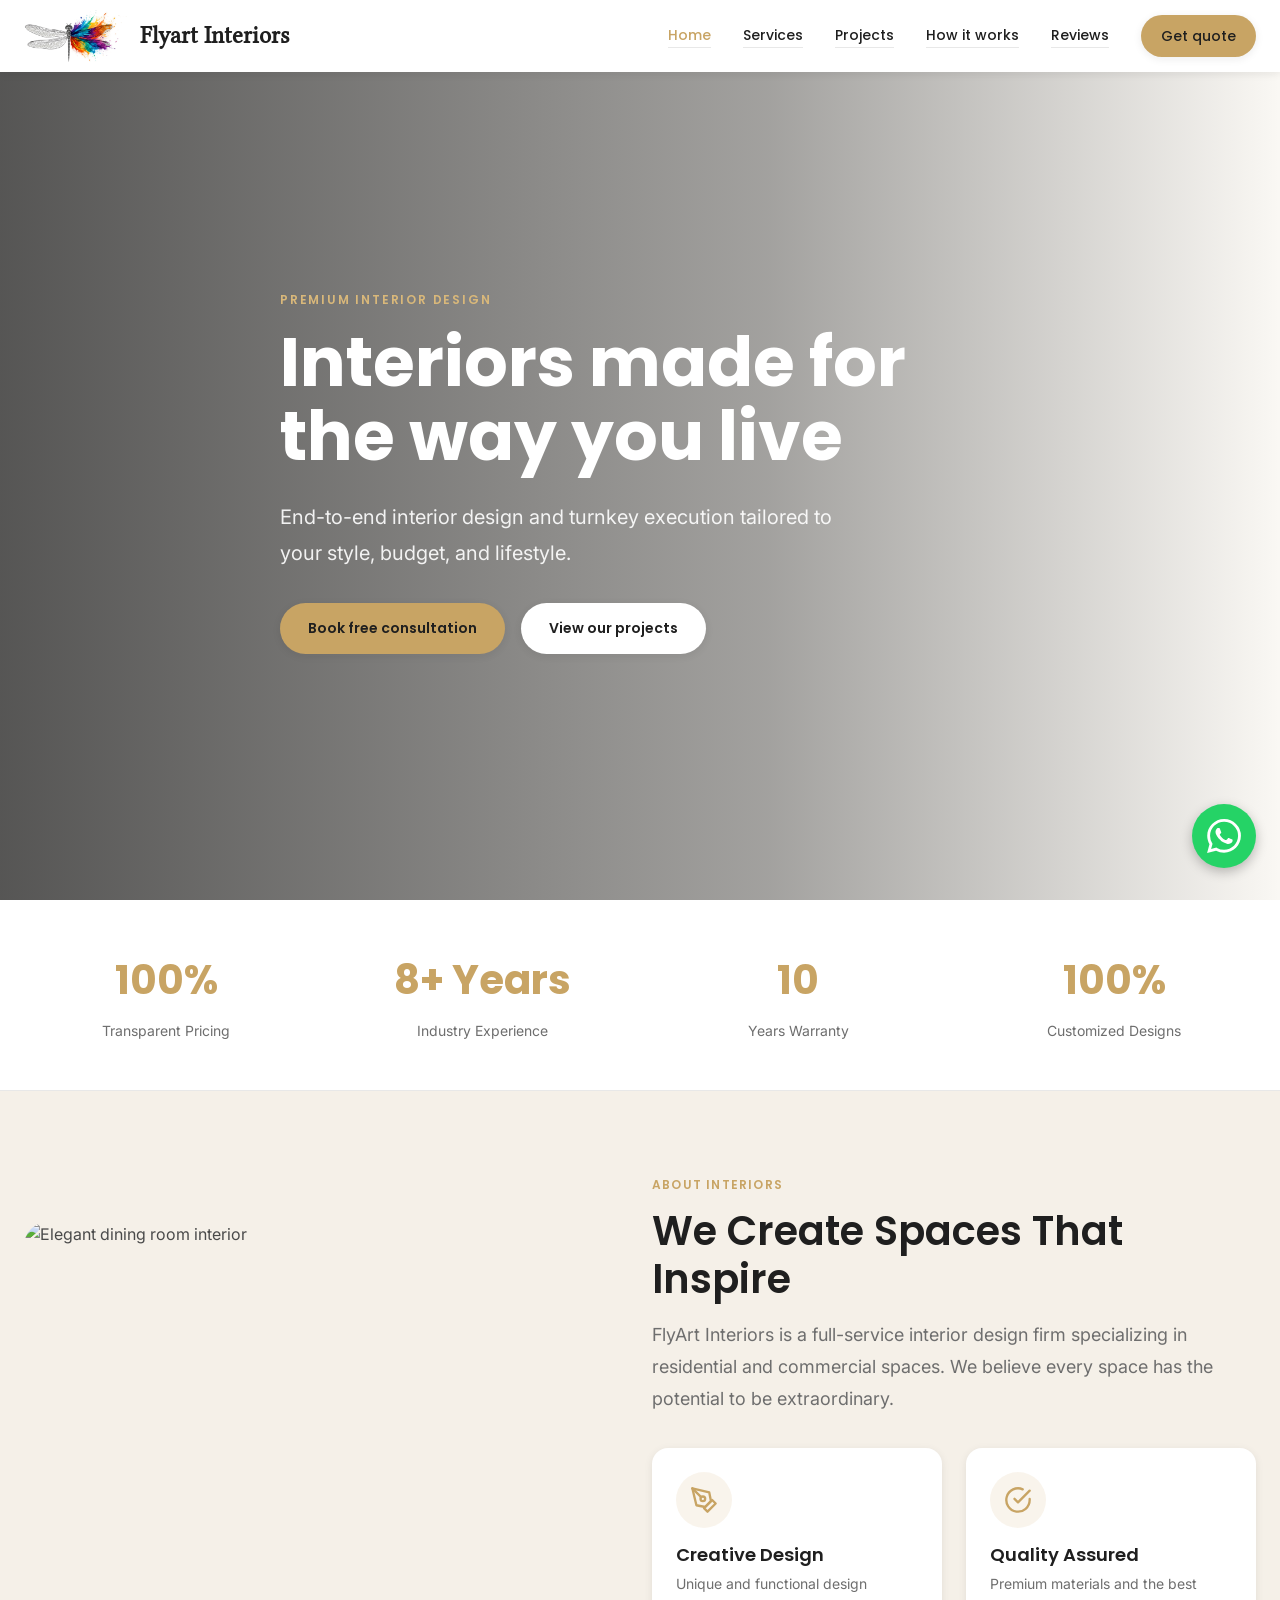
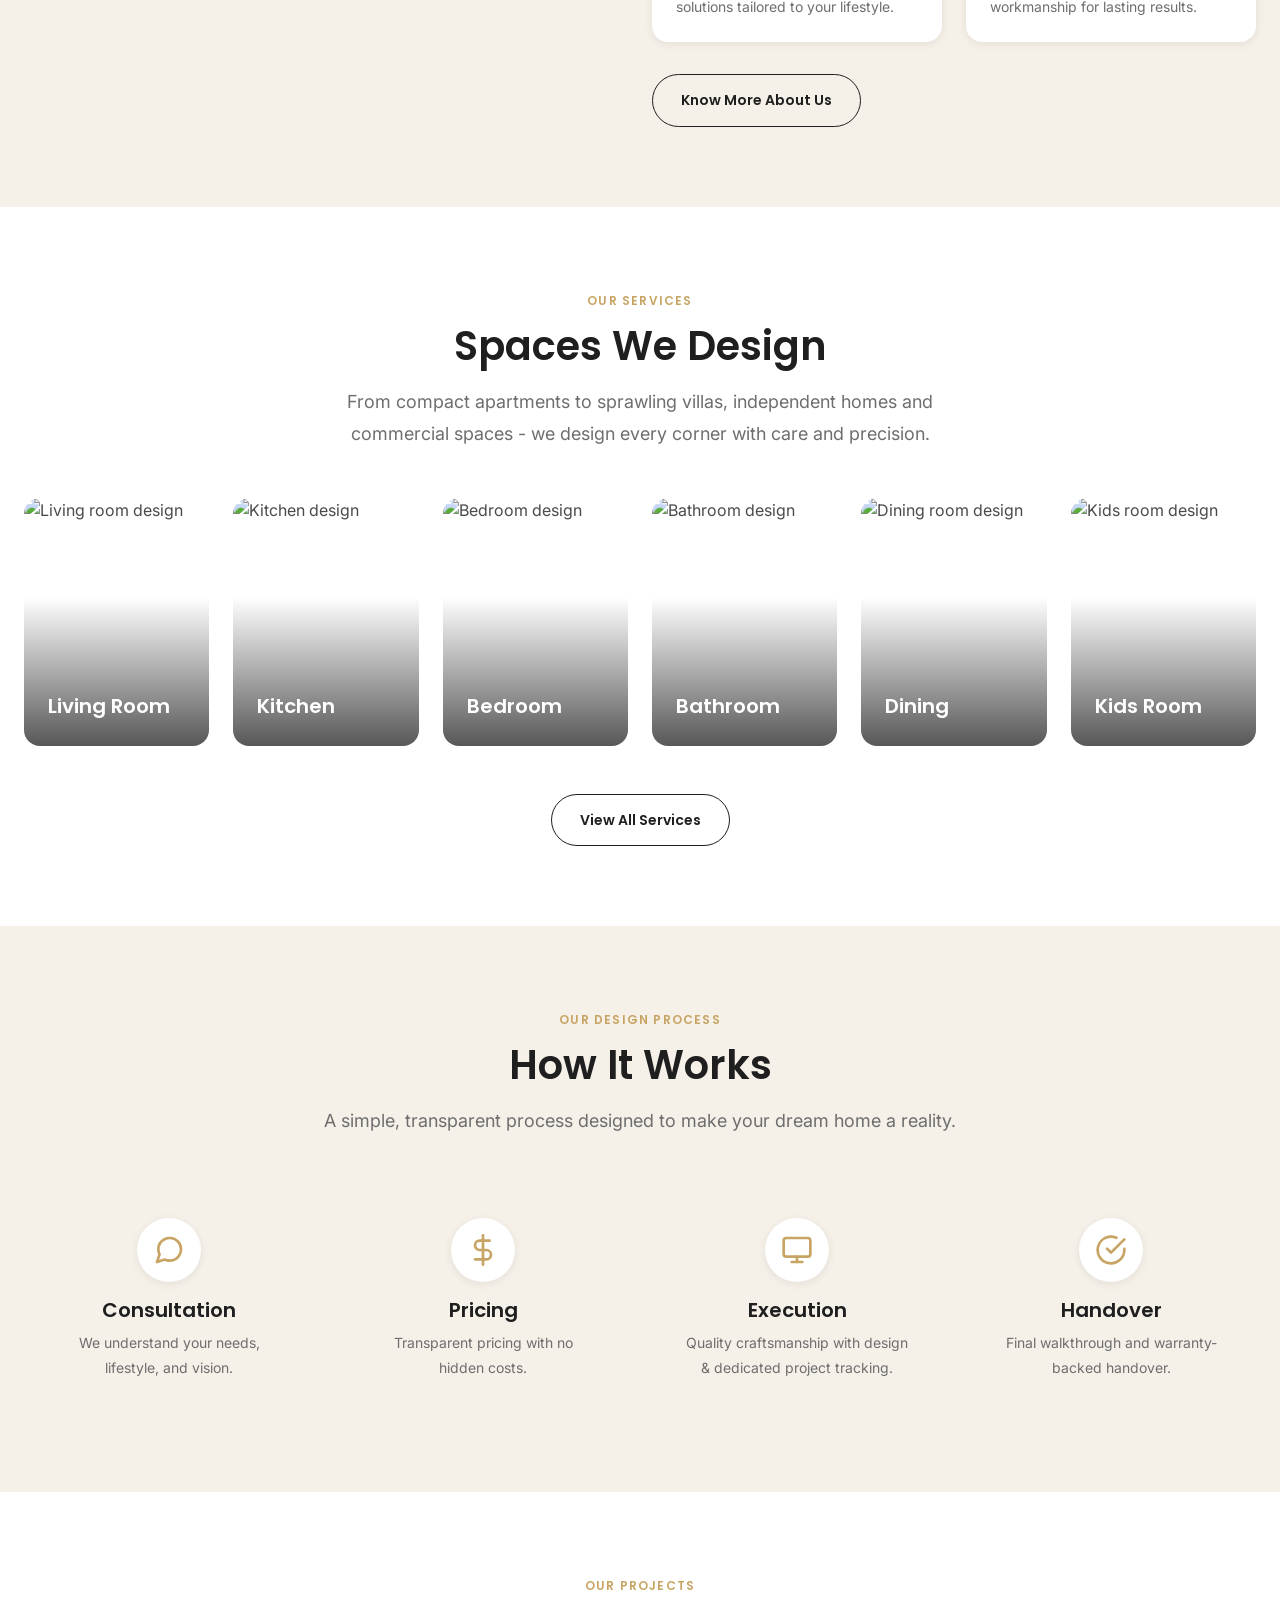
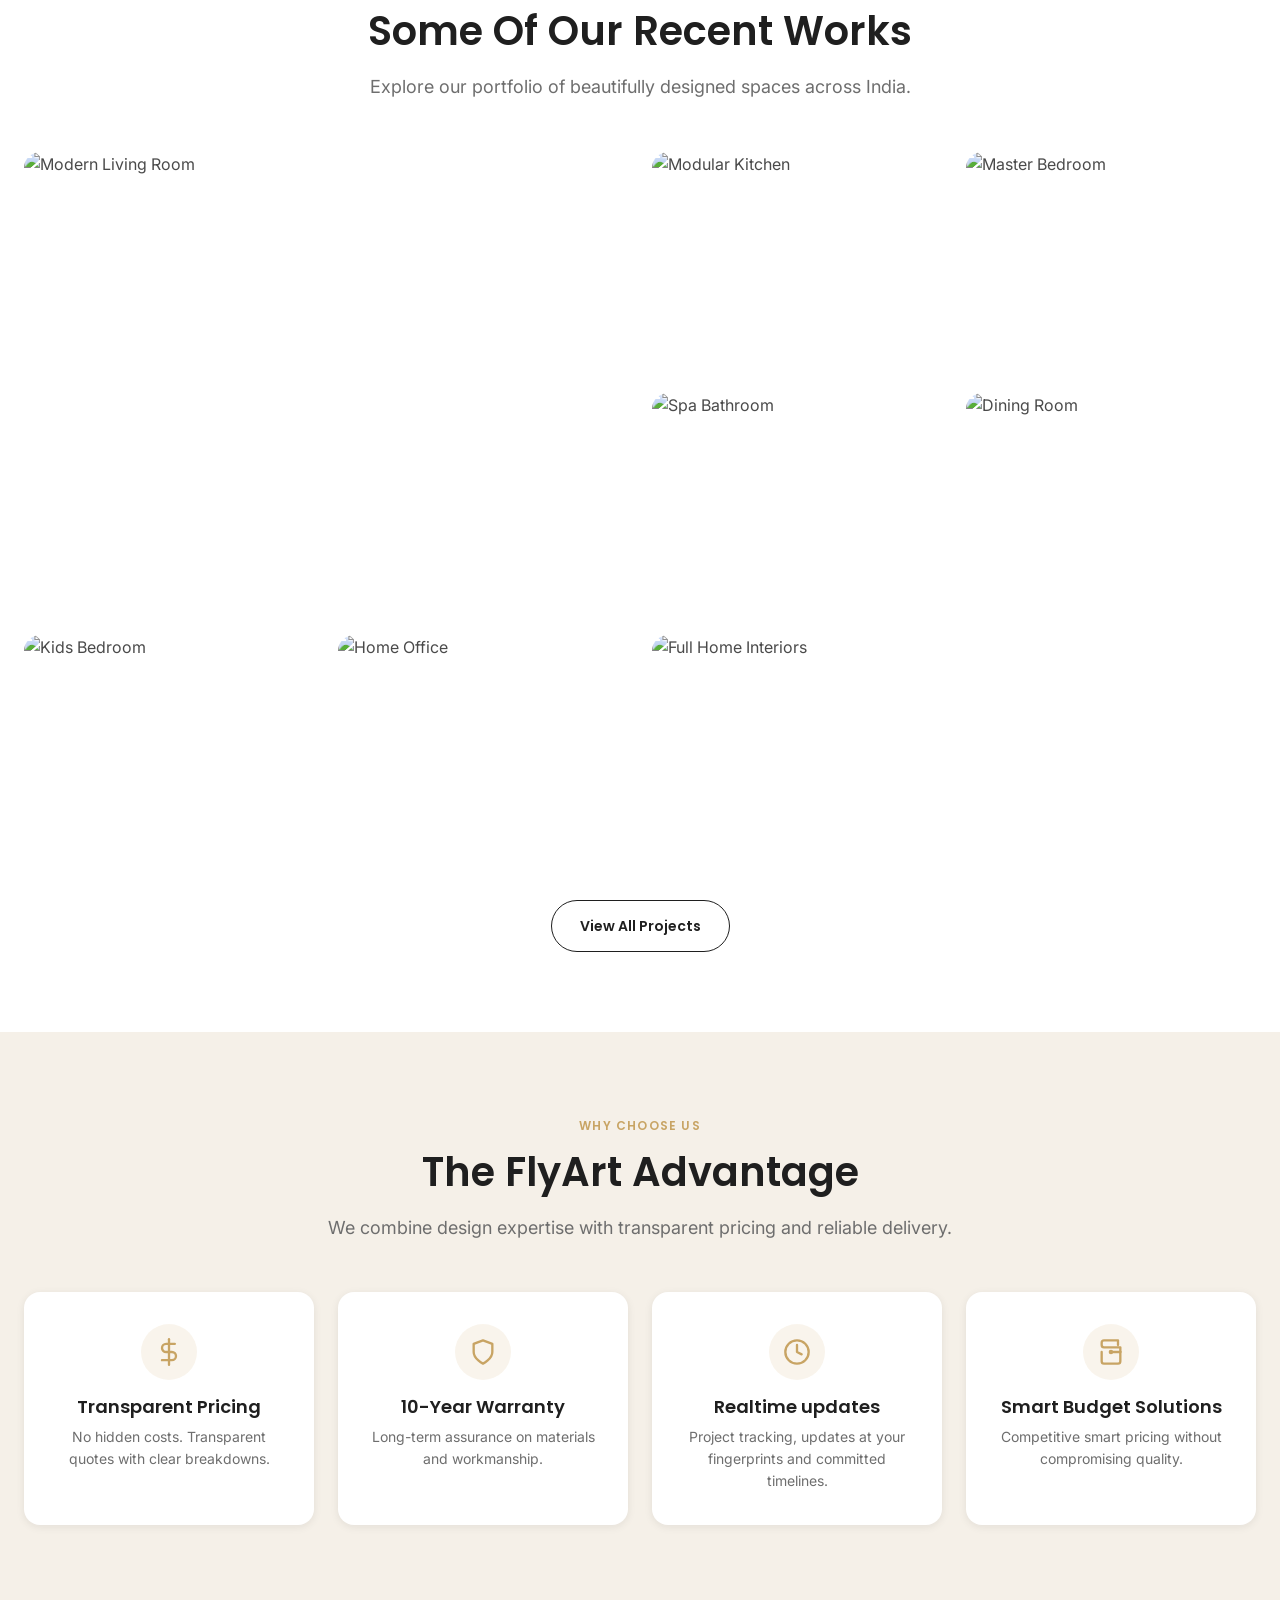
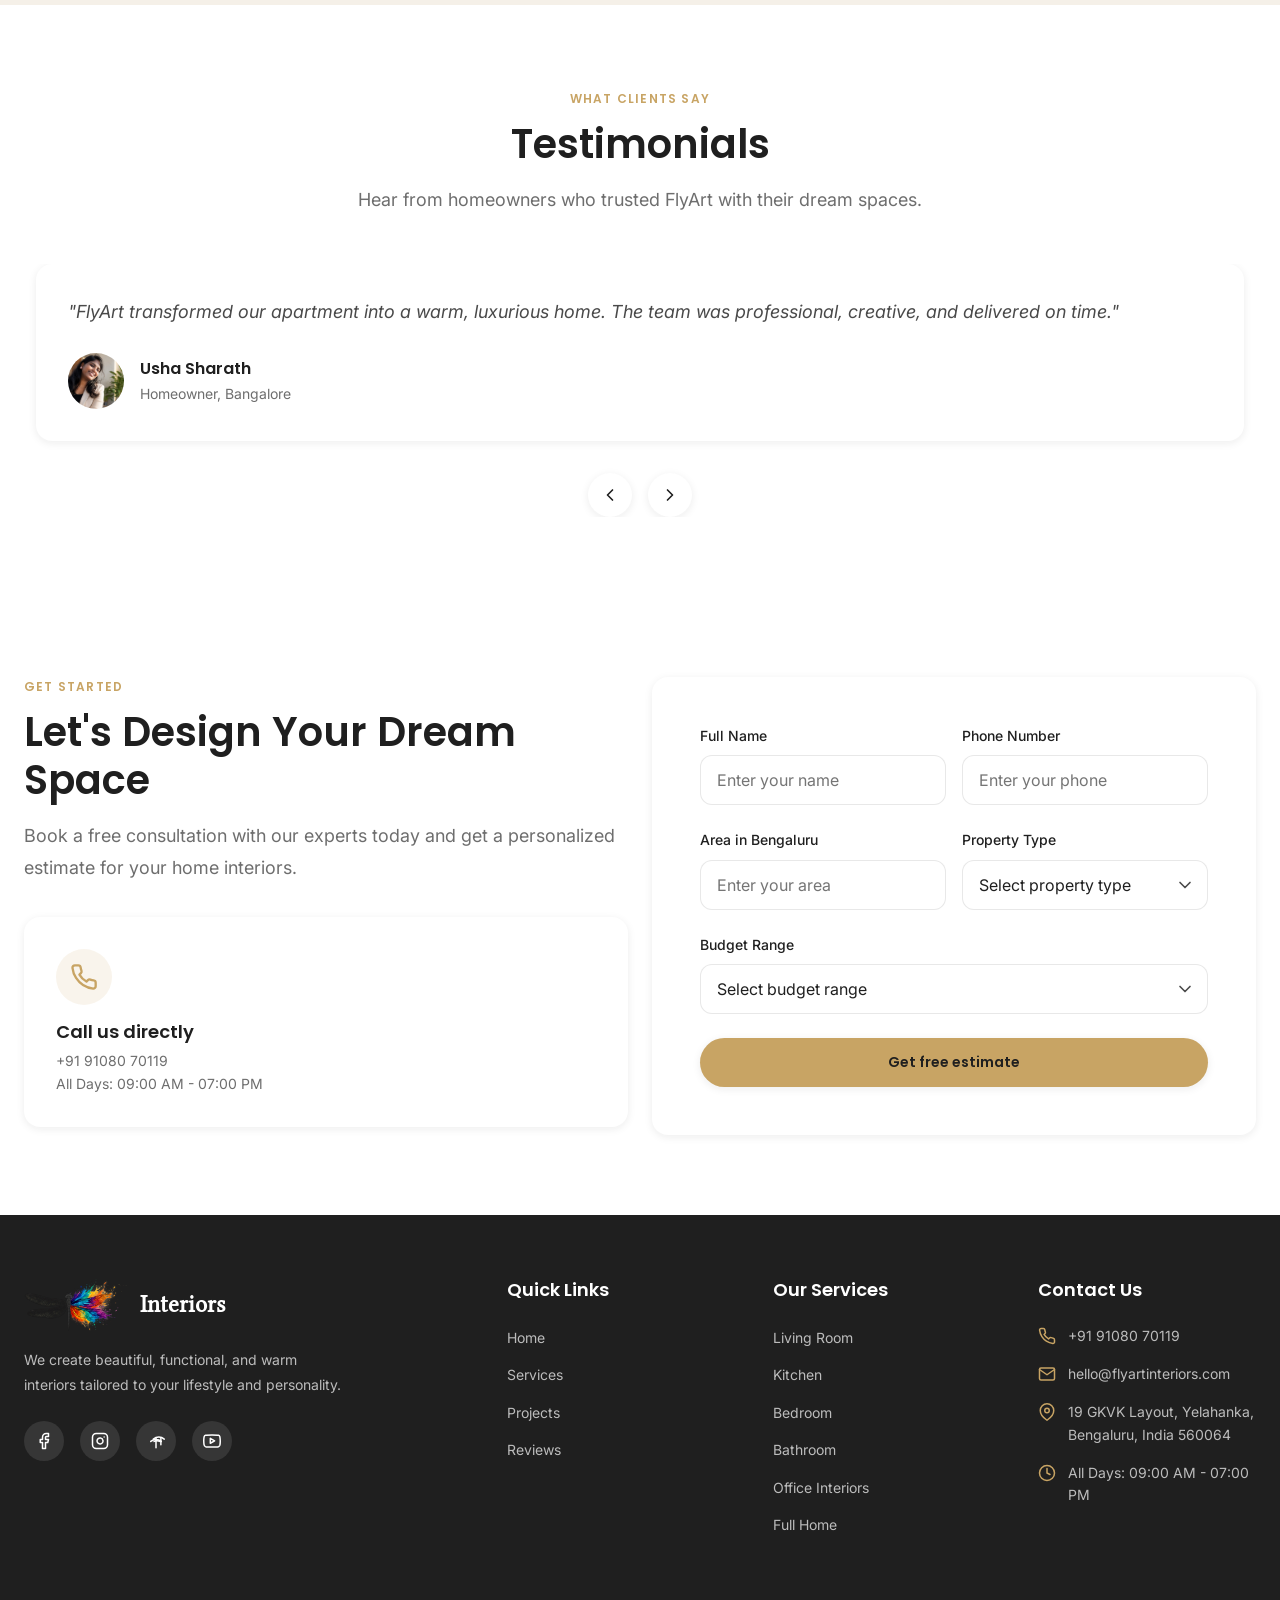
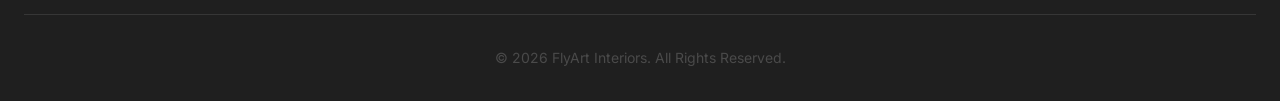
==== index.html @ a7d2fc8a "spelling change" ====
<!DOCTYPE html>
<html lang="en">
<head>
  <meta charset="UTF-8">
  <meta name="viewport" content="width=device-width, initial-scale=1.0">
  <meta name="description" content="FlyArt Interiors - Premium end-to-end interior design and turnkey execution in Bangalore. Modular kitchens, themed interiors, home & office interiors in Yelahanka, North Bangalore.">
  <meta name="keywords" content="interior designers Bangalore, home interiors Bangalore, office interiors Bangalore, modular designs, modular kitchen Yelahanka, themed interiors, interior design North Bangalore, Yelahanka interiors, living room design Bangalore, bedroom design Bangalore, FlyArt Interiors, turnkey interiors Bangalore, villa interiors Bangalore, apartment interiors Bangalore">
  <title>FlyArt Interiors | Best Interior Designers in Bangalore - Home & Office Interiors</title>
  <link rel="stylesheet" href="css/main.css">
  <link rel="icon" type="image/svg+xml" href="images/favicon.svg">
  <link rel="preconnect" href="https://fonts.googleapis.com">
  <link rel="preconnect" href="https://fonts.gstatic.com" crossorigin>
  <link href="https://fonts.googleapis.com/css2?family=Libertinus+Math&display=swap" rel="stylesheet">
  <meta name="geo.region" content="IN-KA">
  <meta name="geo.placename" content="Bangalore, Yelahanka, North Bangalore">
  <meta property="og:title" content="Flyart Interiors | Best Interior Designers in Bangalore">
  <meta property="og:description" content="Premium home & office interiors in Bangalore. Modular designs, themed interiors, turnkey execution in Yelahanka & North Bangalore.">
  <meta property="og:type" content="website">
  <meta property="og:locale" content="en_IN">
</head>
<body>
  <header class="navbar">
    <div class="container">
      <a href="index.html" class="logo" aria-label="FlyArt Interiors home">
        <img src="images/flyartlogo.svg" alt="FlyArt Interiors logo" class="logo-img"> <span class="logo-text">Flyart Interiors</span>
      </a>
      <nav aria-label="Main navigation">
        <a href="#lead-form" class="btn btn-primary btn-small nav-cta-mobile">Get quote</a>
        <button class="nav-toggle" aria-label="Toggle menu" aria-expanded="false" aria-controls="nav-menu">
          <span></span>
          <span></span>
          <span></span>
        </button>
        <div class="nav-menu" id="nav-menu">
          <a href="index.html" class="active">Home</a>
          <a href="services.html">Services</a>
          <a href="projects.html">Projects</a>
          <a href="how-it-works.html">How it works</a>
          <a href="reviews.html">Reviews</a>
          <a href="#lead-form" class="btn btn-primary btn-small nav-cta">Get quote</a>
        </div>
      </nav>
    </div>
  </header>

  <main>
    <section class="hero-section" aria-label="Hero">
      <div class="hero-bg">
        <img src="https://images.unsplash.com/photo-1600210492486-724fe5c67fb0?auto=format&fit=crop&w=1920&q=80" alt="Modern luxury living room interior" loading="eager">
      </div>
      <div class="hero-overlay"></div>
      <div class="container hero-content">
        <span class="hero-label">Premium Interior Design</span>
        <h1 class="hero-title">Interiors made for the way you live</h1>
        <p class="hero-subtitle">End-to-end interior design and turnkey execution tailored to your style, budget, and lifestyle.</p>
        <div class="hero-buttons">
          <a href="#lead-form" class="btn btn-primary">Book free consultation</a>
          <a href="projects.html" class="btn btn-light">View our projects</a>
        </div>
        <!-- <div class="hero-trust">
          <p class="hero-trust-text"><strong>250+ Happy Clients</strong> Rated 4.9/5 across projects</p>
        </div> -->
      </div>
    </section>

    <section class="stats-section">
      <div class="container">
        <div class="stats-grid">
          <div class="stat-item">
            <div class="stat-number">100%</div>
            <div class="stat-label">Transparent Pricing</div>
          </div>
          <div class="stat-item">
            <div class="stat-number">8+ Years</div>
            <div class="stat-label">Industry Experience</div>
          </div>
          <div class="stat-item">
            <div class="stat-number">10</div>
            <div class="stat-label">Years Warranty</div>
          </div>
          <div class="stat-item">
            <div class="stat-number">100%</div>
            <div class="stat-label">Customized Designs</div>
          </div>
        </div>
      </div>
    </section>

    <section class="section section-cream">
      <div class="container">
        <div class="about-grid grid">
          <div class="about-image fade-in">
            <div class="card-image" style="border-radius: var(--border-radius-xl); overflow: hidden;">
              <img src="https://images.unsplash.com/photo-1600607687939-ce8a6c25118c?auto=format&fit=crop&w=800&q=80" alt="Elegant dining room interior" loading="lazy">
            </div>
          </div>
          <div class="about-content fade-in">
            <span class="section-label">About  Interiors</span>
            <h2 class="section-title">We Create Spaces That Inspire</h2>
            <p class="section-subtitle" style="text-align: left;">FlyArt Interiors is a full-service interior design firm specializing in residential and commercial spaces. We believe every space has the potential to be extraordinary.</p>
            <div class="grid grid-2" style="margin-top: var(--space-xl);">
              <div class="icon-tile" style="text-align: left; padding: var(--space-lg);">
                <div class="icon-tile-icon" style="margin: 0 0 var(--space-md) 0;">
                  <svg xmlns="http://www.w3.org/2000/svg" viewBox="0 0 24 24" fill="none" stroke="currentColor" stroke-width="2" stroke-linecap="round" stroke-linejoin="round"><path d="M12 19l7-7 3 3-7 7-3-3z"></path><path d="M18 13l-1.5-7.5L2 2l3.5 14.5L13 18l5-5z"></path><path d="M2 2l7.586 7.586"></path><circle cx="11" cy="11" r="2"></circle></svg>
                </div>
                <h4 class="icon-tile-title">Creative Design</h4>
                <p class="icon-tile-text">Unique and functional design solutions tailored to your lifestyle.</p>
              </div>
              <div class="icon-tile" style="text-align: left; padding: var(--space-lg);">
                <div class="icon-tile-icon" style="margin: 0 0 var(--space-md) 0;">
                  <svg xmlns="http://www.w3.org/2000/svg" viewBox="0 0 24 24" fill="none" stroke="currentColor" stroke-width="2" stroke-linecap="round" stroke-linejoin="round"><path d="M22 11.08V12a10 10 0 1 1-5.93-9.14"></path><polyline points="22 4 12 14.01 9 11.01"></polyline></svg>
                </div>
                <h4 class="icon-tile-title">Quality Assured</h4>
                <p class="icon-tile-text">Premium materials and the best workmanship for lasting results.</p>
              </div>
            </div>
            <a href="about.html" class="btn btn-secondary" style="margin-top: var(--space-xl);">Know More About Us</a>
          </div>
        </div>
      </div>
    </section>

    <section class="section section-white">
      <div class="container">
        <div class="section-header fade-in">
          <span class="section-label">Our Services</span>
          <h2 class="section-title">Spaces We Design</h2>
          <p class="section-subtitle">From compact apartments to sprawling villas, independent homes and commercial spaces - we design every corner with care and precision.</p>
        </div>
        <div class="grid grid-6">
          <a href="services.html#living-room" class="room-card fade-in">
            <img src="https://images.unsplash.com/photo-1600607687939-ce8a6c25118c?auto=format&fit=crop&w=600&q=80" alt="Living room design" loading="lazy">
            <div class="room-card-overlay"><span class="room-card-title">Living Room</span></div>
          </a>
          <a href="services.html#kitchen" class="room-card fade-in">
            <img src="https://images.unsplash.com/photo-1556911220-bff31c812dba?auto=format&fit=crop&w=600&q=80" alt="Kitchen design" loading="lazy">
            <div class="room-card-overlay"><span class="room-card-title">Kitchen</span></div>
          </a>
          <a href="services.html#bedroom" class="room-card fade-in">
            <img src="https://images.unsplash.com/photo-1616594039964-ae9021a400a0?auto=format&fit=crop&w=600&q=80" alt="Bedroom design" loading="lazy">
            <div class="room-card-overlay"><span class="room-card-title">Bedroom</span></div>
          </a>
          <a href="services.html#bathroom" class="room-card fade-in">
            <img src="https://images.unsplash.com/photo-1552321554-5fefe8c9ef14?auto=format&fit=crop&w=600&q=80" alt="Bathroom design" loading="lazy">
            <div class="room-card-overlay"><span class="room-card-title">Bathroom</span></div>
          </a>
          <a href="services.html#dining" class="room-card fade-in">
            <img src="https://images.unsplash.com/photo-1617806118233-18e1de247200?auto=format&fit=crop&w=600&q=80" alt="Dining room design" loading="lazy">
            <div class="room-card-overlay"><span class="room-card-title">Dining</span></div>
          </a>
          <a href="services.html#kids-room" class="room-card fade-in">
            <img src="https://images.unsplash.com/photo-1524758631624-e2822e304c36?auto=format&fit=crop&w=600&q=80" alt="Kids room design" loading="lazy">
            <div class="room-card-overlay"><span class="room-card-title">Kids Room</span></div>
          </a>
        </div>
        <div class="text-center" style="margin-top: var(--space-2xl);">
          <a href="services.html" class="btn btn-secondary">View All Services</a>
        </div>
      </div>
    </section>

    <section class="section section-cream">
      <div class="container">
        <div class="section-header fade-in">
          <span class="section-label">Our Design Process</span>
          <h2 class="section-title">How It Works</h2>
          <p class="section-subtitle">A simple, transparent process designed to make your dream home a reality.</p>
        </div>
        <div class="process-steps grid grid-4">
          <div class="step-card fade-in">
            <div class="step-icon">
              <svg xmlns="http://www.w3.org/2000/svg" viewBox="0 0 24 24" fill="none" stroke="currentColor" stroke-width="2" stroke-linecap="round" stroke-linejoin="round"><path d="M21 11.5a8.38 8.38 0 0 1-.9 3.8 8.5 8.5 0 0 1-7.6 4.7 8.38 8.38 0 0 1-3.8-.9L3 21l1.9-5.7a8.38 8.38 0 0 1-.9-3.8 8.5 8.5 0 0 1 4.7-7.6 8.38 8.38 0 0 1 3.8-.9h.5a8.48 8.48 0 0 1 8 8v.5z"></path></svg>
            </div>
            <h3 class="step-title">Consultation</h3>
            <p class="step-text">We understand your needs, lifestyle, and vision.</p>
          </div>
          <div class="step-card fade-in">
            <div class="step-icon">
              <svg xmlns="http://www.w3.org/2000/svg" viewBox="0 0 24 24" fill="none" stroke="currentColor" stroke-width="2" stroke-linecap="round" stroke-linejoin="round"><line x1="12" y1="1" x2="12" y2="23"></line><path d="M17 5H9.5a3.5 3.5 0 0 0 0 7h5a3.5 3.5 0 0 1 0 7H6"></path></svg>
            </div>
            <h3 class="step-title">Pricing</h3>
            <p class="step-text">Transparent pricing with no hidden costs.</p>
          </div>
          <div class="step-card fade-in">
            <div class="step-icon">
              <svg xmlns="http://www.w3.org/2000/svg" viewBox="0 0 24 24" fill="none" stroke="currentColor" stroke-width="2" stroke-linecap="round" stroke-linejoin="round"><rect x="2" y="3" width="20" height="14" rx="2" ry="2"></rect><line x1="8" y1="21" x2="16" y2="21"></line><line x1="12" y1="17" x2="12" y2="21"></line></svg>
            </div>
            <h3 class="step-title">Execution</h3>
            <p class="step-text">Quality craftsmanship with design & dedicated project tracking.</p>
          </div>
          <div class="step-card fade-in">
            <div class="step-icon">
              <svg xmlns="http://www.w3.org/2000/svg" viewBox="0 0 24 24" fill="none" stroke="currentColor" stroke-width="2" stroke-linecap="round" stroke-linejoin="round"><path d="M22 11.08V12a10 10 0 1 1-5.93-9.14"></path><polyline points="22 4 12 14.01 9 11.01"></polyline></svg>
            </div>
            <h3 class="step-title">Handover</h3>
            <p class="step-text">Final walkthrough and warranty-backed handover.</p>
          </div>
        </div>
      </div>
    </section>

    <section class="section section-white">
      <div class="container">
        <div class="section-header fade-in">
          <span class="section-label">Our Projects</span>
          <h2 class="section-title">Some Of Our Recent Works</h2>
          <p class="section-subtitle">Explore our portfolio of beautifully designed spaces across India.</p>
        </div>
        <div class="gallery-grid grid">
          <div class="gallery-item" data-title="Modern Living Room" data-location="Bangalore" tabindex="0" role="button" aria-label="Open Modern Living Room image">
            <img src="https://images.unsplash.com/photo-1600210492486-724fe5c67fb0?auto=format&fit=crop&w=800&q=80" alt="Modern Living Room" loading="lazy">
            <div class="gallery-item-overlay"><div><div class="gallery-item-title">Modern Living Room</div><div class="gallery-item-location">Bangalore</div></div></div>
          </div>
          <div class="gallery-item" data-title="Modular Kitchen" data-location="Bangalore" tabindex="0" role="button" aria-label="Open Modular Kitchen image">
            <img src="https://images.unsplash.com/photo-1556911220-bff31c812dba?auto=format&fit=crop&w=800&q=80" alt="Modular Kitchen" loading="lazy">
            <div class="gallery-item-overlay"><div><div class="gallery-item-title">Modular Kitchen</div><div class="gallery-item-location">Bangalore</div></div></div>
          </div>
          <div class="gallery-item" data-title="Master Bedroom" data-location="Bangalore" tabindex="0" role="button" aria-label="Open Master Bedroom image">
            <img src="https://images.unsplash.com/photo-1616594039964-ae9021a400a0?auto=format&fit=crop&w=800&q=80" alt="Master Bedroom" loading="lazy">
            <div class="gallery-item-overlay"><div><div class="gallery-item-title">Master Bedroom</div><div class="gallery-item-location">Yelahanka</div></div></div>
          </div>
          <div class="gallery-item" data-title="Spa Bathroom" data-location="Bangalore" tabindex="0" role="button" aria-label="Open Spa Bathroom image">
            <img src="https://images.unsplash.com/photo-1552321554-5fefe8c9ef14?auto=format&fit=crop&w=800&q=80" alt="Spa Bathroom" loading="lazy">
            <div class="gallery-item-overlay"><div><div class="gallery-item-title">Spa Bathroom</div><div class="gallery-item-location">Hennur, Bangalore</div></div></div>
          </div>
          <div class="gallery-item" data-title="Dining Room" data-location="Bangalore" tabindex="0" role="button" aria-label="Open Dining Room image">
            <img src="https://images.unsplash.com/photo-1617806118233-18e1de247200?auto=format&fit=crop&w=800&q=80" alt="Dining Room" loading="lazy">
            <div class="gallery-item-overlay"><div><div class="gallery-item-title">Dining Room</div><div class="gallery-item-location">Jakkur, Bangalore</div></div></div>
          </div>
          <div class="gallery-item" data-title="Kids Bedroom" data-location="Bangalore" tabindex="0" role="button" aria-label="Open Kids Bedroom image">
            <img src="https://images.unsplash.com/photo-1524758631624-e2822e304c36?auto=format&fit=crop&w=800&q=80" alt="Kids Bedroom" loading="lazy">
            <div class="gallery-item-overlay"><div><div class="gallery-item-title">Kids Bedroom</div><div class="gallery-item-location">Devanahalli, Bangalore</div></div></div>
          </div>
          <div class="gallery-item" data-title="Home Office" data-location="Bangalore" tabindex="0" role="button" aria-label="Open Home Office image">
            <img src="https://images.unsplash.com/photo-1600607687920-4e2a09cf159d?auto=format&fit=crop&w=800&q=80" alt="Home Office" loading="lazy">
            <div class="gallery-item-overlay"><div><div class="gallery-item-title">Home Office</div><div class="gallery-item-location">Bangalore</div></div></div>
          </div>
          <div class="gallery-item" data-title="Full Home Interiors" data-location="Bangalore" tabindex="0" role="button" aria-label="Open Full Home Interiors image">
            <img src="https://images.unsplash.com/photo-1600585154340-be6161a56a0c?auto=format&fit=crop&w=800&q=80" alt="Full Home Interiors" loading="lazy">
            <div class="gallery-item-overlay"><div><div class="gallery-item-title">Full Home Interiors</div><div class="gallery-item-location">Devanahalli, Bangalore</div></div></div>
          </div>
        </div>
        <div class="text-center" style="margin-top: var(--space-2xl);">
          <a href="projects.html" class="btn btn-secondary">View All Projects</a>
        </div>
      </div>
    </section>

    <section class="section section-cream">
      <div class="container">
        <div class="section-header fade-in">
          <span class="section-label">Why Choose Us</span>
          <h2 class="section-title">The FlyArt Advantage</h2>
          <p class="section-subtitle">We combine design expertise with transparent pricing and reliable delivery.</p>
        </div>
        <div class="grid grid-4">
          <div class="icon-tile fade-in">
            <div class="icon-tile-icon">
              <svg xmlns="http://www.w3.org/2000/svg" viewBox="0 0 24 24" fill="none" stroke="currentColor" stroke-width="2" stroke-linecap="round" stroke-linejoin="round"><line x1="12" y1="1" x2="12" y2="23"></line><path d="M17 5H9.5a3.5 3.5 0 0 0 0 7h5a3.5 3.5 0 0 1 0 7H6"></path></svg>
            </div>
            <h3 class="icon-tile-title">Transparent Pricing</h3>
            <p class="icon-tile-text">No hidden costs. Transparent quotes with clear breakdowns.</p>
          </div>
          <div class="icon-tile fade-in">
            <div class="icon-tile-icon">
              <svg xmlns="http://www.w3.org/2000/svg" viewBox="0 0 24 24" fill="none" stroke="currentColor" stroke-width="2" stroke-linecap="round" stroke-linejoin="round"><path d="M12 22s8-4 8-10V5l-8-3-8 3v7c0 6 8 10 8 10z"></path></svg>
            </div>
            <h3 class="icon-tile-title">10-Year Warranty</h3>
            <p class="icon-tile-text">Long-term assurance on materials and workmanship.</p>
          </div>
          <div class="icon-tile fade-in">
            <div class="icon-tile-icon">
              <svg xmlns="http://www.w3.org/2000/svg" viewBox="0 0 24 24" fill="none" stroke="currentColor" stroke-width="2" stroke-linecap="round" stroke-linejoin="round"><circle cx="12" cy="12" r="10"></circle><polyline points="12 6 12 12 16 14"></polyline></svg>
            </div>
            <h3 class="icon-tile-title">Realtime updates</h3>
            <p class="icon-tile-text">Project tracking, updates at your fingerprints and committed timelines.</p>
          </div>
          <div class="icon-tile fade-in">
            <div class="icon-tile-icon">
              <svg xmlns="http://www.w3.org/2000/svg" viewBox="0 0 24 24" fill="none" stroke="currentColor" stroke-width="2" stroke-linecap="round" stroke-linejoin="round"><path d="M20 12V8H6a2 2 0 0 1-2-2V4c0-1.1.9-2 2-2h12v4"></path><path d="M20 12v8a2 2 0 0 1-2 2H6a2 2 0 0 1-2-2v-8"></path><path d="M20 12h-6"></path><circle cx="12" cy="12" r="1"></circle></svg>
            </div>
            <h3 class="icon-tile-title">Smart Budget Solutions</h3>
            <p class="icon-tile-text">Competitive smart pricing without compromising quality.</p>
          </div>
        </div>
      </div>
    </section>

    <section class="section section-white">
      <div class="container">
        <div class="section-header fade-in">
          <span class="section-label">What Clients Say</span>
          <h2 class="section-title">Testimonials</h2>
          <p class="section-subtitle">Hear from homeowners who trusted FlyArt with their dream spaces.</p>
        </div>
        <div class="testimonials-carousel carousel fade-in">
          <div class="carousel-track">
            <div class="carousel-slide">
              <div class="testimonial-card">
                <p class="testimonial-quote">"FlyArt transformed our apartment into a warm, luxurious home. The team was professional, creative, and delivered on time."</p>
                <div class="testimonial-author">
                  <img class="testimonial-avatar" src="/images/usha_sharath.jpeg" alt="Usha Sharath">
                  <div><div class="testimonial-name">Usha Sharath</div><div class="testimonial-role">Homeowner, Bangalore</div></div>
                </div>
              </div>
            </div>
            <div class="carousel-slide">
              <div class="testimonial-card">
                <p class="testimonial-quote">"From the first consultation to the final handover, the experience was seamless. Our modular kitchen is the highlight of our home."</p>
                <div class="testimonial-author">
                  <img class="testimonial-avatar" src="/images/sunil_bn.png" alt="Sunil B N">
                  <div><div class="testimonial-name">Sunil B N</div><div class="testimonial-role">Homeowner, Bangalore</div></div>
                </div>
              </div>
            </div>
            <div class="carousel-slide">
              <div class="testimonial-card">
                <p class="testimonial-quote">"The attention to detail is incredible. They understood our budget and style perfectly. Highly recommend FlyArt Interiors."</p>
                <div class="testimonial-author">
                  <img class="testimonial-avatar" src="/images/Suma Devaraj.jpeg" alt="Suma Devaraj">
                  <div><div class="testimonial-name">Suma Devaraj</div><div class="testimonial-role">Homeowner, Jakkur, Bangalore</div></div>
                </div>
              </div>
            </div>
          </div>
          <div class="carousel-controls">
            <button class="carousel-btn carousel-btn-prev" aria-label="Previous testimonial">
              <svg xmlns="http://www.w3.org/2000/svg" viewBox="0 0 24 24" fill="none" stroke="currentColor" stroke-width="2" stroke-linecap="round" stroke-linejoin="round"><polyline points="15 18 9 12 15 6"></polyline></svg>
            </button>
            <button class="carousel-btn carousel-btn-next" aria-label="Next testimonial">
              <svg xmlns="http://www.w3.org/2000/svg" viewBox="0 0 24 24" fill="none" stroke="currentColor" stroke-width="2" stroke-linecap="round" stroke-linejoin="round"><polyline points="9 18 15 12 9 6"></polyline></svg>
            </button>
          </div>
        </div>
      </div>
    </section>

    <section id="lead-form" class="section section-white">
      <div class="container">
        <div class="contact-grid grid">
          <div class="fade-in">
            <span class="section-label" style="text-align: left; display: block;">Get Started</span>
            <h2 class="section-title" style="text-align: left;">Let's Design Your Dream Space</h2>
            <p class="section-subtitle" style="text-align: left;">Book a free consultation with our experts today and get a personalized estimate for your home interiors.</p>
            <div class="icon-tile" style="text-align: left; margin-top: var(--space-xl);">
              <div class="icon-tile-icon" style="margin: 0 0 var(--space-md) 0;">
                <svg xmlns="http://www.w3.org/2000/svg" viewBox="0 0 24 24" fill="none" stroke="currentColor" stroke-width="2" stroke-linecap="round" stroke-linejoin="round"><path d="M22 16.92v3a2 2 0 0 1-2.18 2 19.79 19.79 0 0 1-8.63-3.07 19.5 19.5 0 0 1-6-6 19.79 19.79 0 0 1-3.07-8.67A2 2 0 0 1 4.11 2h3a2 2 0 0 1 2 1.72 12.84 12.84 0 0 0 .7 2.81 2 2 0 0 1-.45 2.11L8.09 9.91a16 16 0 0 0 6 6l1.27-1.27a2 2 0 0 1 2.11-.45 12.84 12.84 0 0 0 2.81.7A2 2 0 0 1 22 16.92z"></path></svg>
              </div>
              <h4 class="icon-tile-title">Call us directly</h4>
              <p class="icon-tile-text">+91 91080 70119<br>All Days: 09:00 AM - 07:00 PM</p>
            </div>
          </div>
          <div class="card fade-in" style="padding: var(--space-2xl);">
            <form class="lead-form" novalidate>
              <div class="form-row">
                <div class="form-group">
                  <label class="form-label" for="name">Full Name</label>
                  <input class="form-input" type="text" id="name" name="name" placeholder="Enter your name" required>
                </div>
                <div class="form-group">
                  <label class="form-label" for="phone">Phone Number</label>
                  <input class="form-input" type="tel" id="phone" name="phone" placeholder="Enter your phone" required>
                </div>
              </div>
              <div class="form-row">
                <div class="form-group">
                  <label class="form-label" for="city">Area in Bengaluru</label>
                  <input class="form-input" type="text" id="city" name="city" placeholder="Enter your area" required>
                </div>
                <div class="form-group">
                  <label class="form-label" for="property">Property Type</label>
                  <select class="form-select" id="property" name="property">
                    <option value="">Select property type</option>
                    <option value="apartment">Apartment</option>
                    <option value="villa">Villa / Independent House</option>
                    <option value="office">Office / Commercial</option>
                    <option value="renovation">Renovation</option>
                  </select>
                </div>
              </div>
              <div class="form-group">
                <label class="form-label" for="budget">Budget Range</label>
                <select class="form-select" id="budget" name="budget">
                  <option value="">Select budget range</option>
                  <option value="under-5">Under ₹5 Lakhs</option>
                  <option value="5-10">₹5 - ₹10 Lakhs</option>
                  <option value="10-20">₹10 - ₹20 Lakhs</option>
                  <option value="20-plus">Above ₹20 Lakhs</option>
                </select>
              </div>
              <button type="submit" class="btn btn-primary" style="width: 100%;">Get free estimate</button>
            </form>
          </div>
        </div>
      </div>
    </section>
  </main>

  <footer class="footer">
    <div class="container">
      <div class="footer-grid">
        <div class="footer-brand">
          <a href="index.html" class="logo" aria-label="FlyArt Interiors home">
            <img src="images/flyartlogo.svg" alt="FlyArt Interiors logo" class="logo-img"> <span class="logo-text"> Interiors</span>
          </a>
          <p>We create beautiful, functional, and warm interiors tailored to your lifestyle and personality.</p>
          <div class="footer-social">
            <a href="https://www.facebook.com/flyartinteriors" target="_blank" aria-label="Facebook"><svg xmlns="http://www.w3.org/2000/svg" viewBox="0 0 24 24" fill="none" stroke="currentColor" stroke-width="2" stroke-linecap="round" stroke-linejoin="round"><path d="M18 2h-3a5 5 0 0 0-5 5v3H7v4h3v8h4v-8h3l1-4h-4V7a1 1 0 0 1 1-1h3z"></path></svg></a>
            <a href="https://www.instagram.com/flyartinteriors" target="_blank" aria-label="Instagram"><svg xmlns="http://www.w3.org/2000/svg" viewBox="0 0 24 24" fill="none" stroke="currentColor" stroke-width="2" stroke-linecap="round" stroke-linejoin="round"><rect x="2" y="2" width="20" height="20" rx="5" ry="5"></rect><path d="M16 11.37A4 4 0 1 1 12.63 8 4 4 0 0 1 16 11.37z"></path><line x1="17.5" y1="6.5" x2="17.51" y2="6.5"></line></svg></a>
            <a href="https://www.pinterest.com/flyartinteriors" target="_blank" aria-label="Pinterest"><svg xmlns="http://www.w3.org/2000/svg" viewBox="0 0 24 24" fill="none" stroke="currentColor" stroke-width="2" stroke-linecap="round" stroke-linejoin="round"><line x1="12" y1="8" x2="12" y2="21"></line><path d="M5 12.55a11 11 0 0 1 14.08 0"></path><path d="M8.5 9.5a11 11 0 0 1 14.5 0"></path><line x1="18.5" y1="8" x2="18.5" y2="17"></line><path d="M9.5 12.5a11 11 0 0 1 7.5 0"></path></svg></a>
            <a href="https://www.youtube.com/@flyartinteriors" target="_blank" aria-label="YouTube"><svg xmlns="http://www.w3.org/2000/svg" viewBox="0 0 24 24" fill="none" stroke="currentColor" stroke-width="2" stroke-linecap="round" stroke-linejoin="round"><path d="M22.54 6.42a2.78 2.78 0 0 0-1.94-2C18.88 4 12 4 12 4s-6.88 0-8.6.46a2.78 2.78 0 0 0-1.94 2A29 29 0 0 0 1 11.75a29 29 0 0 0 .46 5.33A2.78 2.78 0 0 0 3.4 19.54c1.72.46 8.6.46 8.6.46s6.88 0 8.6-.46a2.78 2.78 0 0 0 1.94-2 29 29 0 0 0 .46-5.25 29 29 0 0 0-.46-5.33z"></path><polygon points="9.75 15.02 15.5 11.75 9.75 8.48 9.75 15.02"></polygon></svg></a>
          </div>
        </div>
        <div>
          <h4 class="footer-title">Quick Links</h4>
          <ul class="footer-links">
            <li><a href="index.html">Home</a></li>
            
            <li><a href="services.html">Services</a></li>
            <li><a href="projects.html">Projects</a></li>
            
            <li><a href="reviews.html">Reviews</a></li>
          </ul>
        </div>
        <div>
          <h4 class="footer-title">Our Services</h4>
          <ul class="footer-links">
            <li><a href="services.html">Living Room</a></li>
            <li><a href="services.html">Kitchen</a></li>
            <li><a href="services.html">Bedroom</a></li>
            <li><a href="services.html">Bathroom</a></li>
            <li><a href="services.html">Office Interiors</a></li>
            <li><a href="services.html">Full Home</a></li>
          </ul>
        </div>
        <div>
          <h4 class="footer-title">Contact Us</h4>
          <ul class="footer-contact">
            <li><svg xmlns="http://www.w3.org/2000/svg" viewBox="0 0 24 24" fill="none" stroke="currentColor" stroke-width="2" stroke-linecap="round" stroke-linejoin="round"><path d="M22 16.92v3a2 2 0 0 1-2.18 2 19.79 19.79 0 0 1-8.63-3.07 19.5 19.5 0 0 1-6-6 19.79 19.79 0 0 1-3.07-8.67A2 2 0 0 1 4.11 2h3a2 2 0 0 1 2 1.72 12.84 12.84 0 0 0 .7 2.81 2 2 0 0 1-.45 2.11L8.09 9.91a16 16 0 0 0 6 6l1.27-1.27a2 2 0 0 1 2.11-.45 12.84 12.84 0 0 0 2.81.7A2 2 0 0 1 22 16.92z"></path></svg> +91 91080 70119</li>
            <li><svg xmlns="http://www.w3.org/2000/svg" viewBox="0 0 24 24" fill="none" stroke="currentColor" stroke-width="2" stroke-linecap="round" stroke-linejoin="round"><path d="M4 4h16c1.1 0 2 .9 2 2v12c0 1.1-.9 2-2 2H4c-1.1 0-2-.9-2-2V6c0-1.1.9-2 2-2z"></path><polyline points="22,6 12,13 2,6"></polyline></svg> hello@flyartinteriors.com</li>
            <li><svg xmlns="http://www.w3.org/2000/svg" viewBox="0 0 24 24" fill="none" stroke="currentColor" stroke-width="2" stroke-linecap="round" stroke-linejoin="round"><path d="M21 10c0 7-9 13-9 13s-9-6-9-13a9 9 0 0 1 18 0z"></path><circle cx="12" cy="10" r="3"></circle></svg> 19 GKVK Layout, Yelahanka, Bengaluru, India 560064</li>
            <li><svg xmlns="http://www.w3.org/2000/svg" viewBox="0 0 24 24" fill="none" stroke="currentColor" stroke-width="2" stroke-linecap="round" stroke-linejoin="round"><circle cx="12" cy="12" r="10"></circle><polyline points="12 6 12 12 16 14"></polyline></svg> All Days: 09:00 AM - 07:00 PM</li>
          </ul>
        </div>
      </div>
      <div class="footer-bottom">
        <p>&copy; 2026 FlyArt Interiors. All Rights Reserved.</p>
        
      </div>
    </div>
  </footer>

  <script>
    document.querySelector('.lead-form').addEventListener('submit', function(e) {
      e.preventDefault();
      var name = document.getElementById('name').value.trim();
      var phone = document.getElementById('phone').value.trim();
      var area = document.getElementById('city').value.trim();
      var property = document.getElementById('property').value;
      var budget = document.getElementById('budget').value;

      if (!name || !phone || !area || !property || !budget) {
        alert('Please fill in all fields before submitting.');
        return;
      }

      var propertyText = document.getElementById('property').options[document.getElementById('property').selectedIndex].text;
      var budgetText = document.getElementById('budget').options[document.getElementById('budget').selectedIndex].text;

      var msg = "Hi FlyArt Interiors, I would like to get a free estimate.\n\n" +
                "Name: " + name + "\n" +
                "Phone: " + phone + "\n" +
                "Area in Bengaluru: " + area + "\n" +
                "Property Type: " + propertyText + "\n" +
                "Budget Range: " + budgetText;

      var url = "https://wa.me/919108070119?text=" + encodeURIComponent(msg);
      window.open(url, '_blank');
    });
  </script>
  <script type="module" src="js/main.js"></script>
</body>
</html>
---- css/main.css ----
@import url('variables.css');
@import url('base.css');
@import url('layout.css');
@import url('components.css');
@import url('responsive.css');
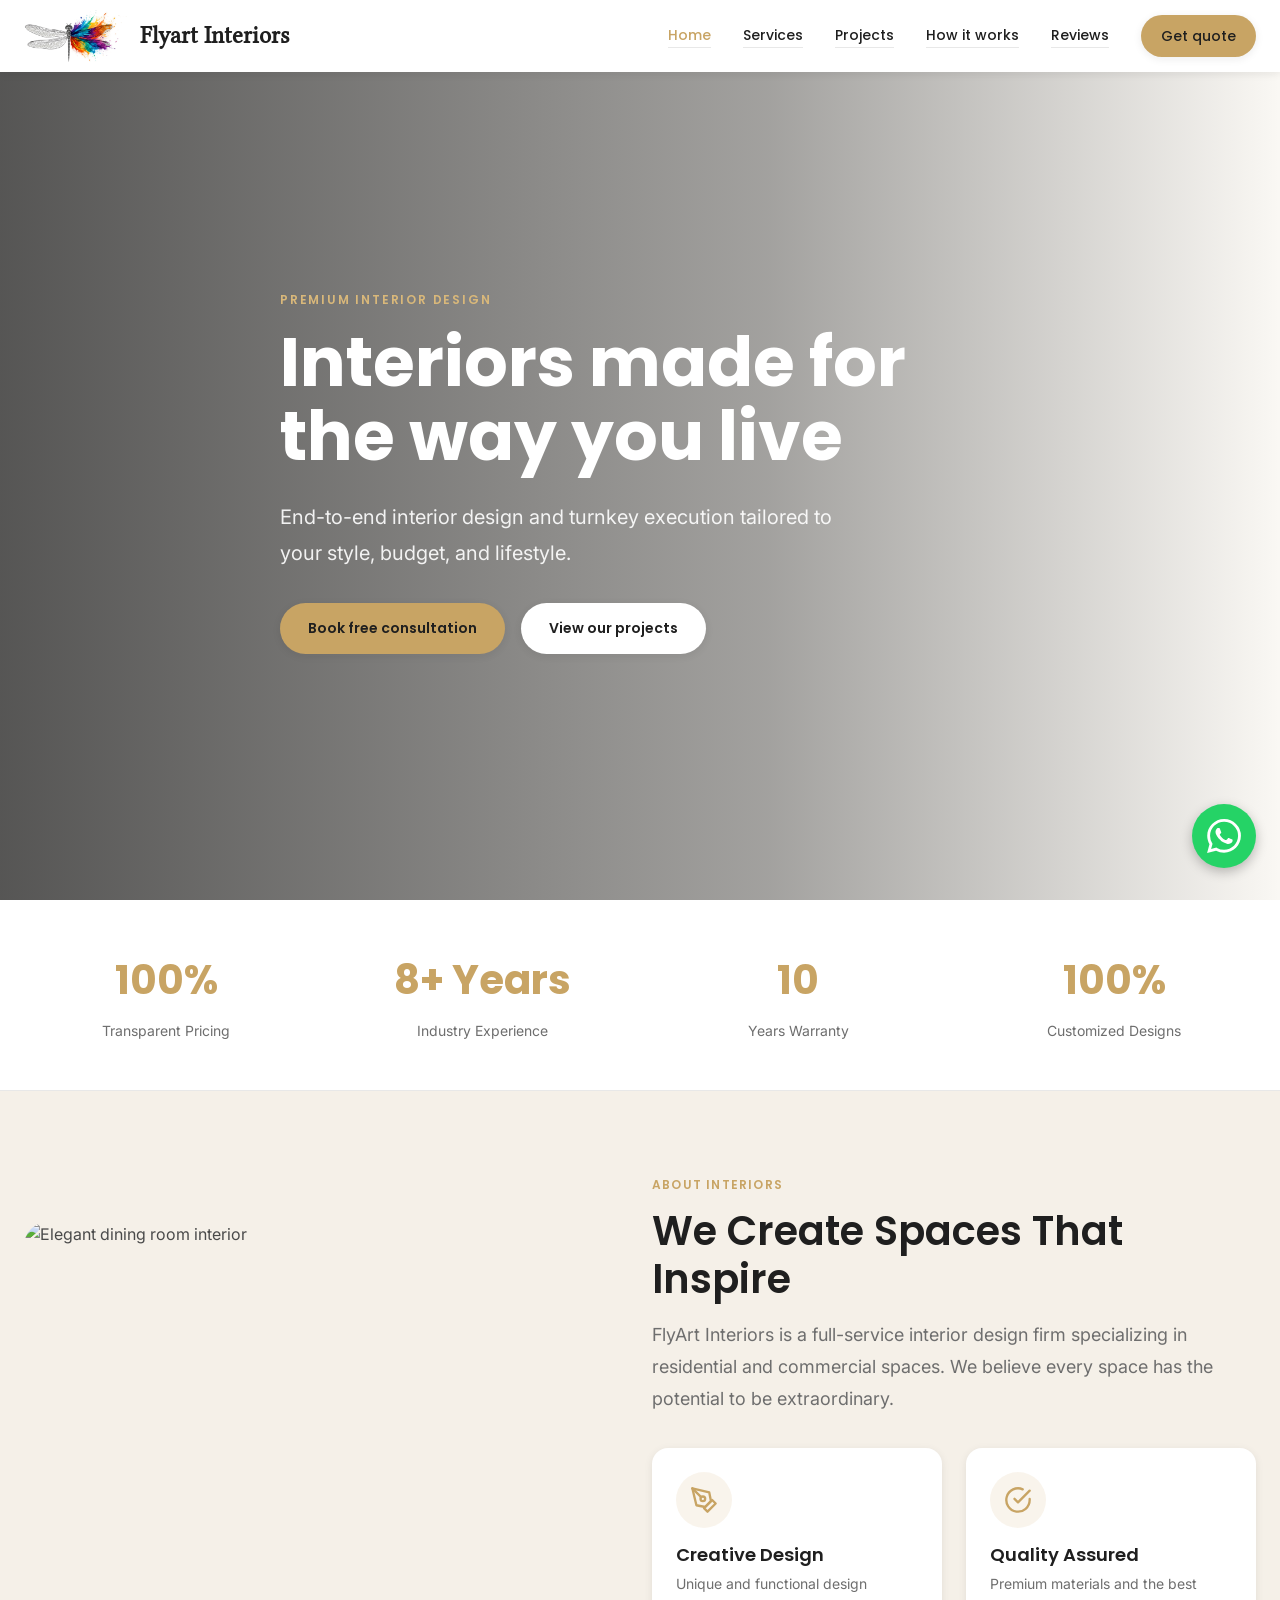
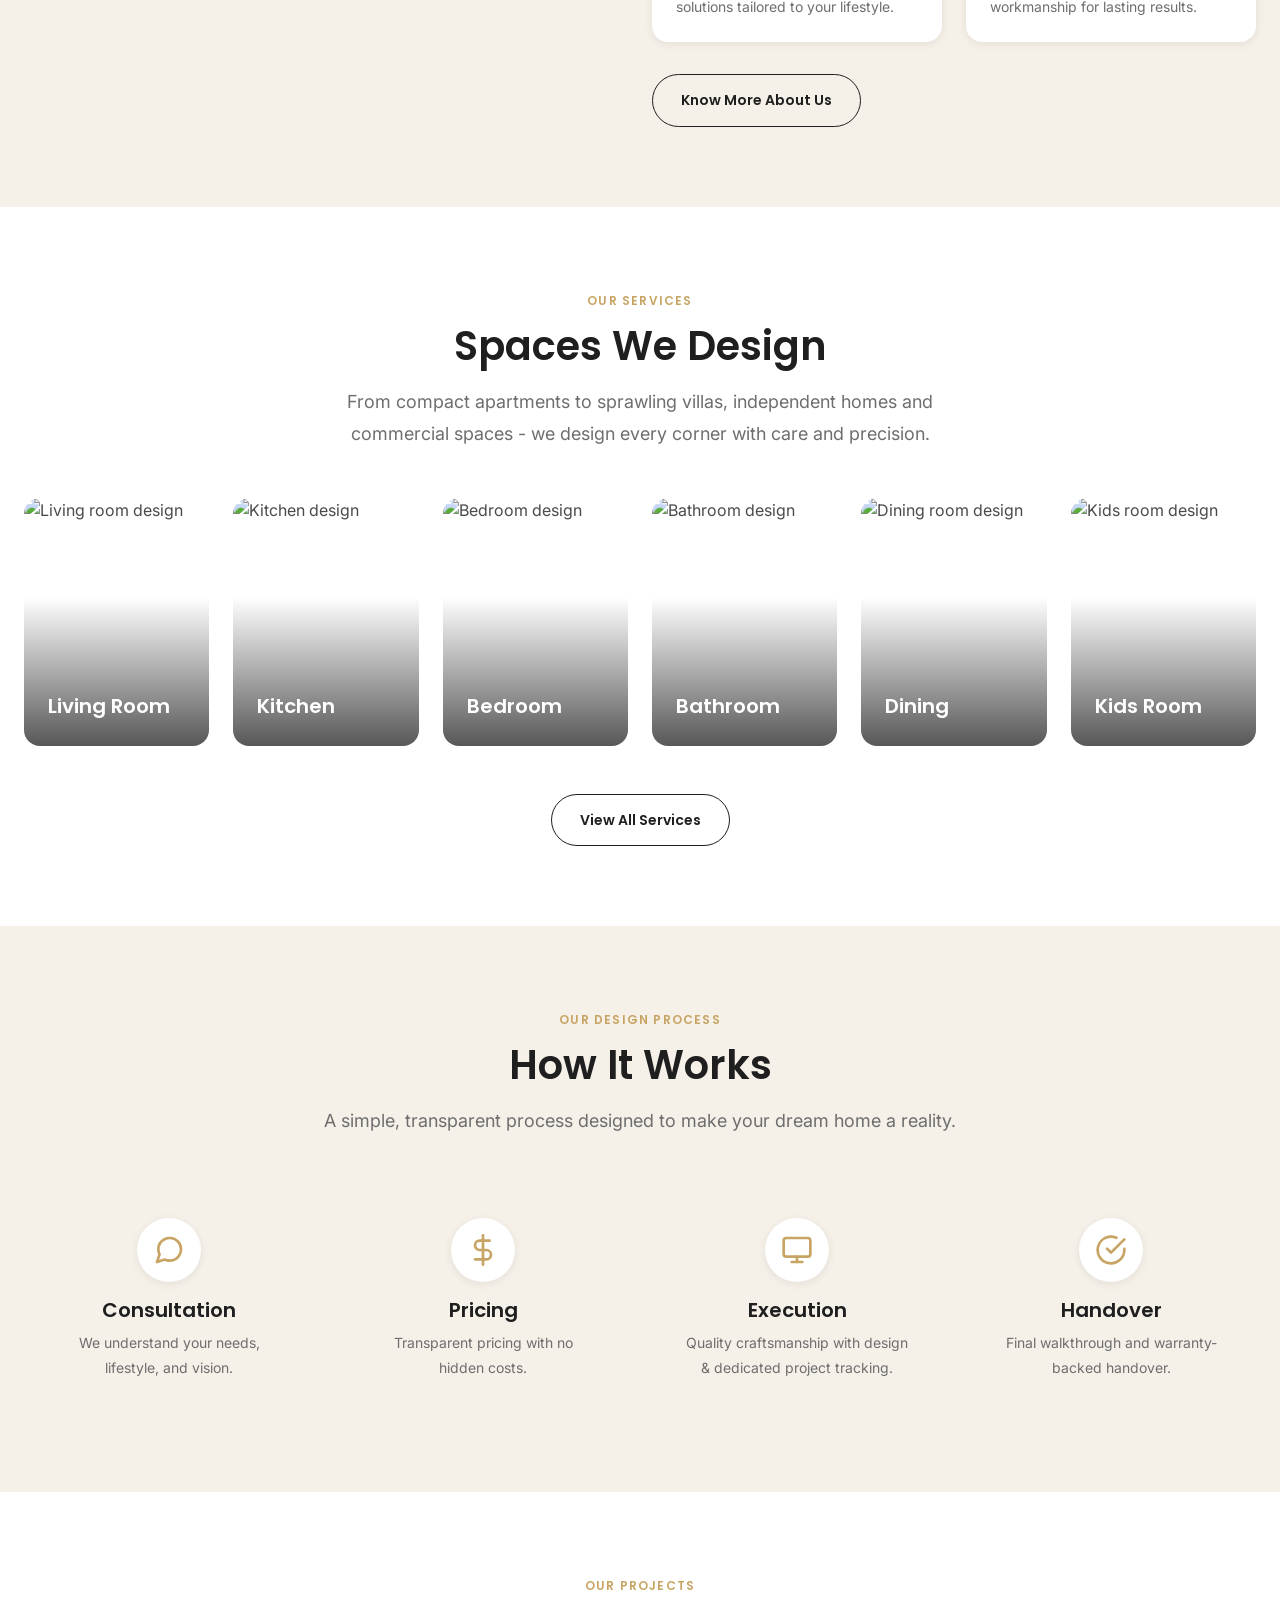
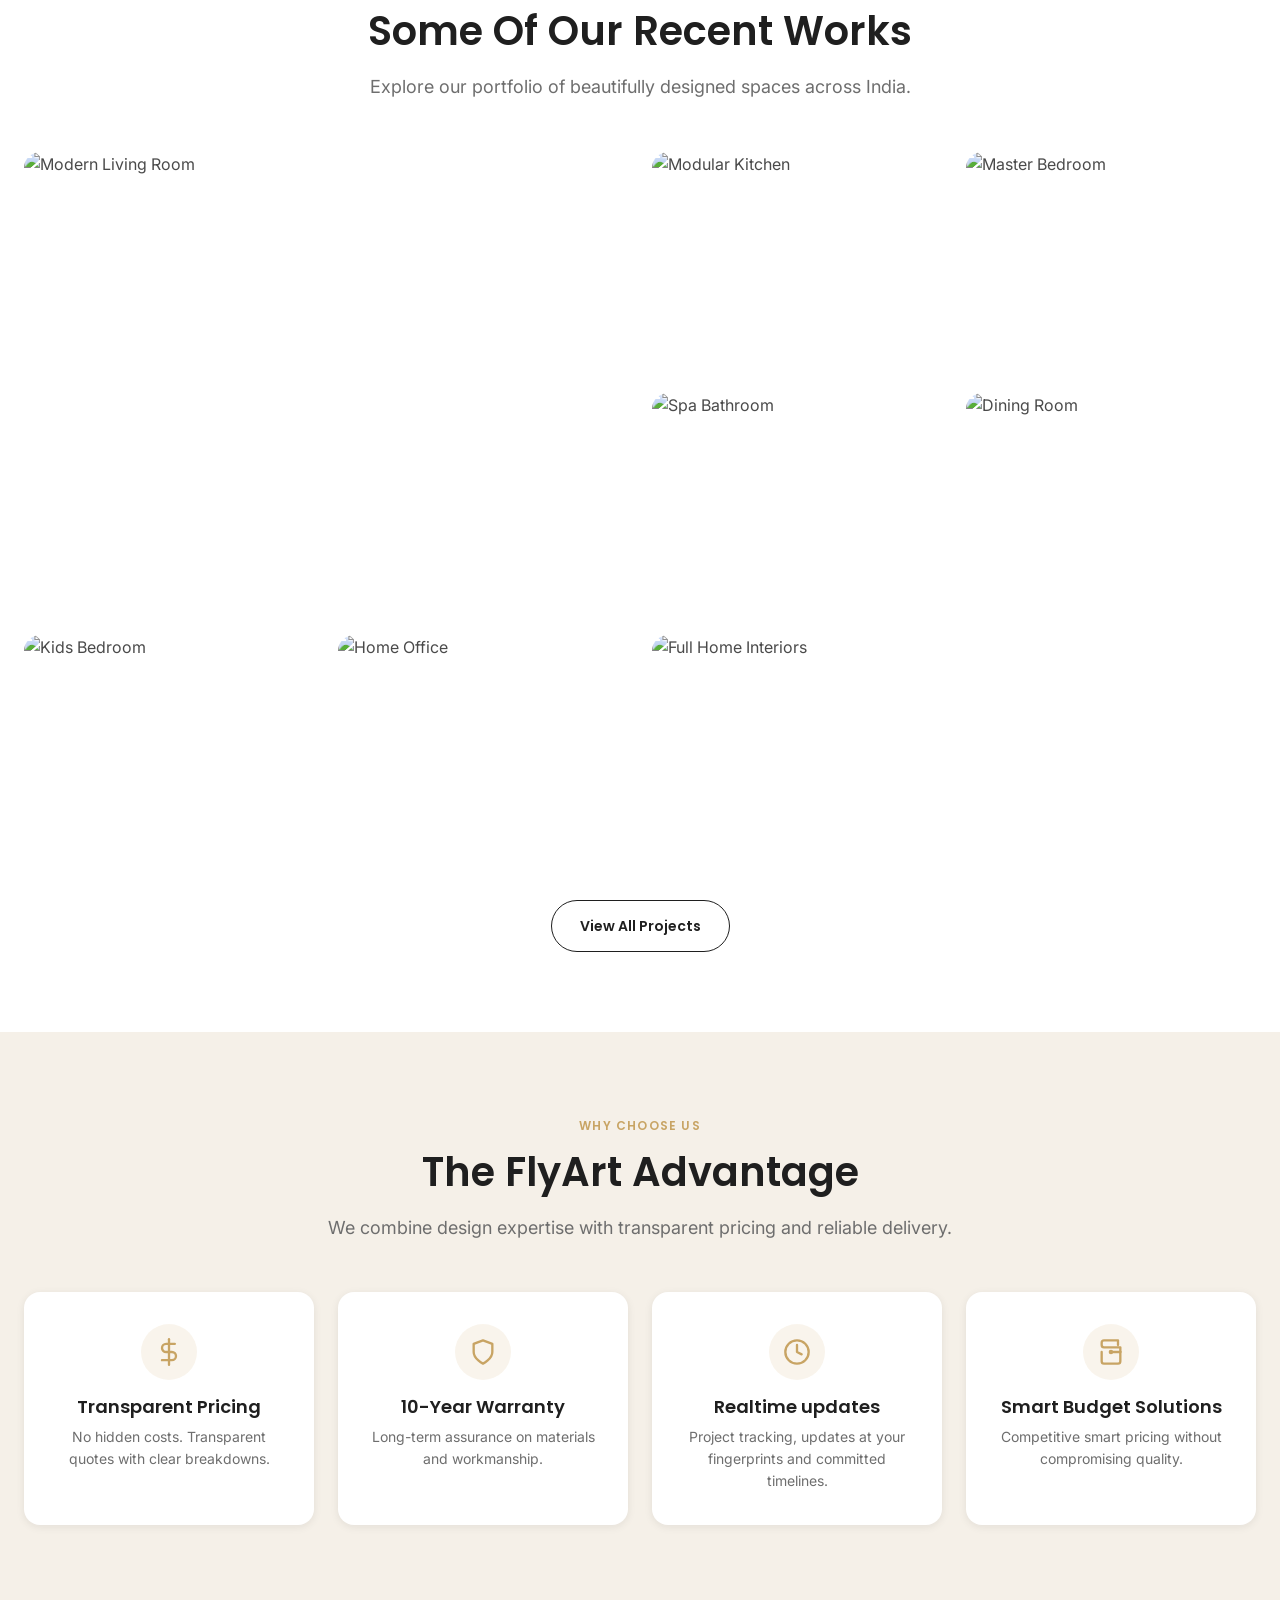
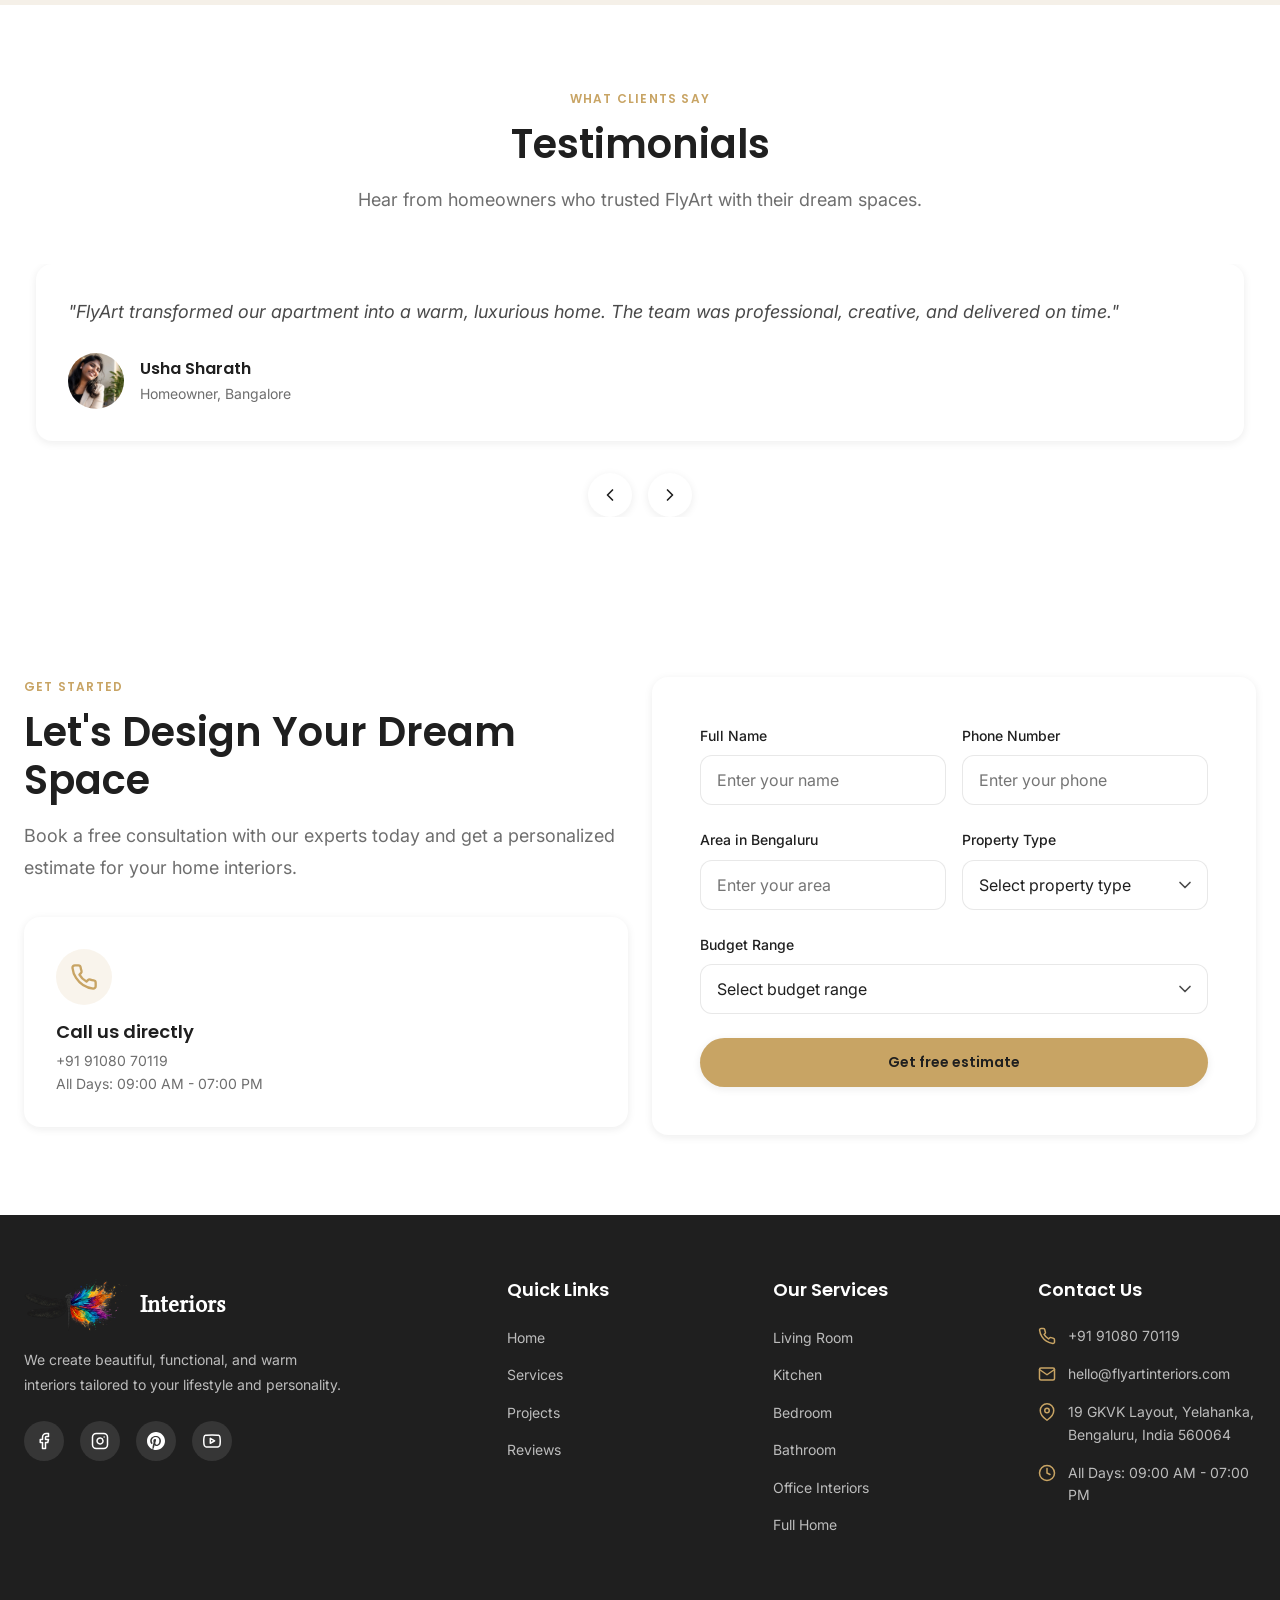
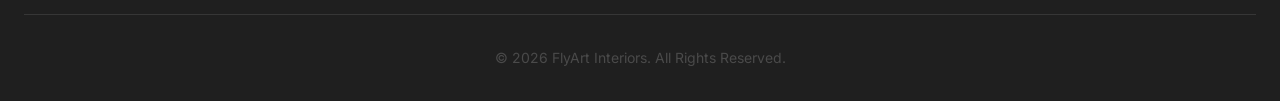
==== commit b9b4befc: "Merge branch 'main' of https://github.com/flyartinteriors/flyartinteriors.github.io" ====
--- a/index.html
+++ b/index.html
@@ -407,7 +407,11 @@
           <div class="footer-social">
             <a href="https://www.facebook.com/flyartinteriors" target="_blank" aria-label="Facebook"><svg xmlns="http://www.w3.org/2000/svg" viewBox="0 0 24 24" fill="none" stroke="currentColor" stroke-width="2" stroke-linecap="round" stroke-linejoin="round"><path d="M18 2h-3a5 5 0 0 0-5 5v3H7v4h3v8h4v-8h3l1-4h-4V7a1 1 0 0 1 1-1h3z"></path></svg></a>
             <a href="https://www.instagram.com/flyartinteriors" target="_blank" aria-label="Instagram"><svg xmlns="http://www.w3.org/2000/svg" viewBox="0 0 24 24" fill="none" stroke="currentColor" stroke-width="2" stroke-linecap="round" stroke-linejoin="round"><rect x="2" y="2" width="20" height="20" rx="5" ry="5"></rect><path d="M16 11.37A4 4 0 1 1 12.63 8 4 4 0 0 1 16 11.37z"></path><line x1="17.5" y1="6.5" x2="17.51" y2="6.5"></line></svg></a>
-            <a href="https://www.pinterest.com/flyartinteriors" target="_blank" aria-label="Pinterest"><svg xmlns="http://www.w3.org/2000/svg" viewBox="0 0 24 24" fill="none" stroke="currentColor" stroke-width="2" stroke-linecap="round" stroke-linejoin="round"><line x1="12" y1="8" x2="12" y2="21"></line><path d="M5 12.55a11 11 0 0 1 14.08 0"></path><path d="M8.5 9.5a11 11 0 0 1 14.5 0"></path><line x1="18.5" y1="8" x2="18.5" y2="17"></line><path d="M9.5 12.5a11 11 0 0 1 7.5 0"></path></svg></a>
+            <a href="https://www.pinterest.com/flyartinteriors" target="_blank" aria-label="Pinterest">
+              <svg xmlns="http://www.w3.org/2000/svg" viewBox="0 0 24 24" fill="currentColor" aria-hidden="true">
+                <path d="M12 0C5.373 0 0 5.373 0 12c0 4.99 3.072 9.263 7.405 11.043-.102-.94-.195-2.383.041-3.411.213-.914 1.371-5.83 1.371-5.83s-.349-.697-.349-1.726c0-1.616.937-2.824 2.103-2.824.993 0 1.473.745 1.473 1.639 0 .999-.637 2.491-.966 3.876-.275 1.158.584 2.102 1.736 2.102 2.084 0 3.685-2.197 3.685-5.364 0-2.803-2.014-4.76-4.888-4.76-3.333 0-5.29 2.5-5.29 5.078 0 1.003.387 2.082.871 2.667.096.116.109.22.081.337-.088.37-.285 1.158-.323 1.32-.05.217-.162.264-.375.159-1.398-.653-2.272-2.687-2.272-4.33 0-3.523 2.561-6.764 7.388-6.764 3.88 0 6.896 2.784 6.896 6.5 0 3.872-2.444 6.987-5.84 6.987-1.14 0-2.214-.604-2.579-1.312l-.7 2.67c-.254.958-.945 2.154-1.408 2.88C9.759 23.79 10.858 24 12 24c6.627 0 12-5.373 12-12S18.627 0 12 0z"/>
+              </svg>
+            </a>
             <a href="https://www.youtube.com/@flyartinteriors" target="_blank" aria-label="YouTube"><svg xmlns="http://www.w3.org/2000/svg" viewBox="0 0 24 24" fill="none" stroke="currentColor" stroke-width="2" stroke-linecap="round" stroke-linejoin="round"><path d="M22.54 6.42a2.78 2.78 0 0 0-1.94-2C18.88 4 12 4 12 4s-6.88 0-8.6.46a2.78 2.78 0 0 0-1.94 2A29 29 0 0 0 1 11.75a29 29 0 0 0 .46 5.33A2.78 2.78 0 0 0 3.4 19.54c1.72.46 8.6.46 8.6.46s6.88 0 8.6-.46a2.78 2.78 0 0 0 1.94-2 29 29 0 0 0 .46-5.25 29 29 0 0 0-.46-5.33z"></path><polygon points="9.75 15.02 15.5 11.75 9.75 8.48 9.75 15.02"></polygon></svg></a>
           </div>
         </div>
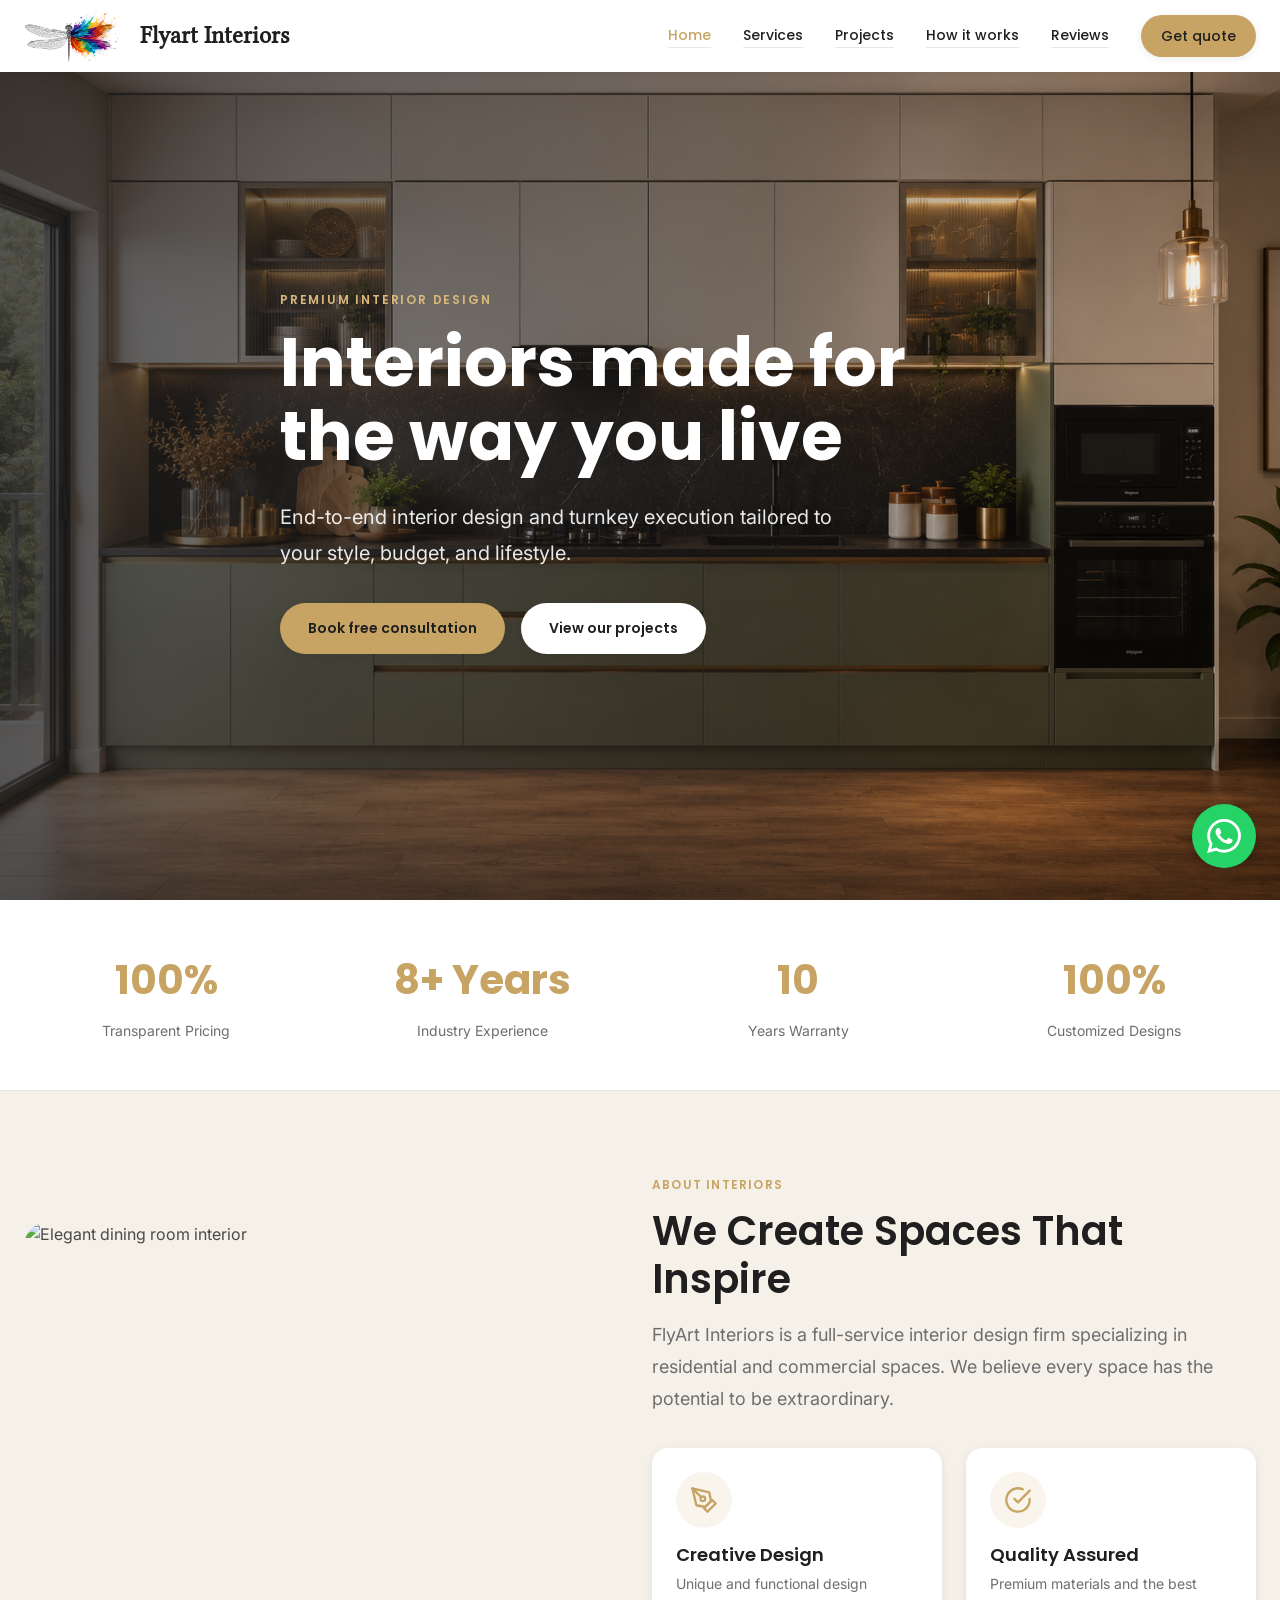
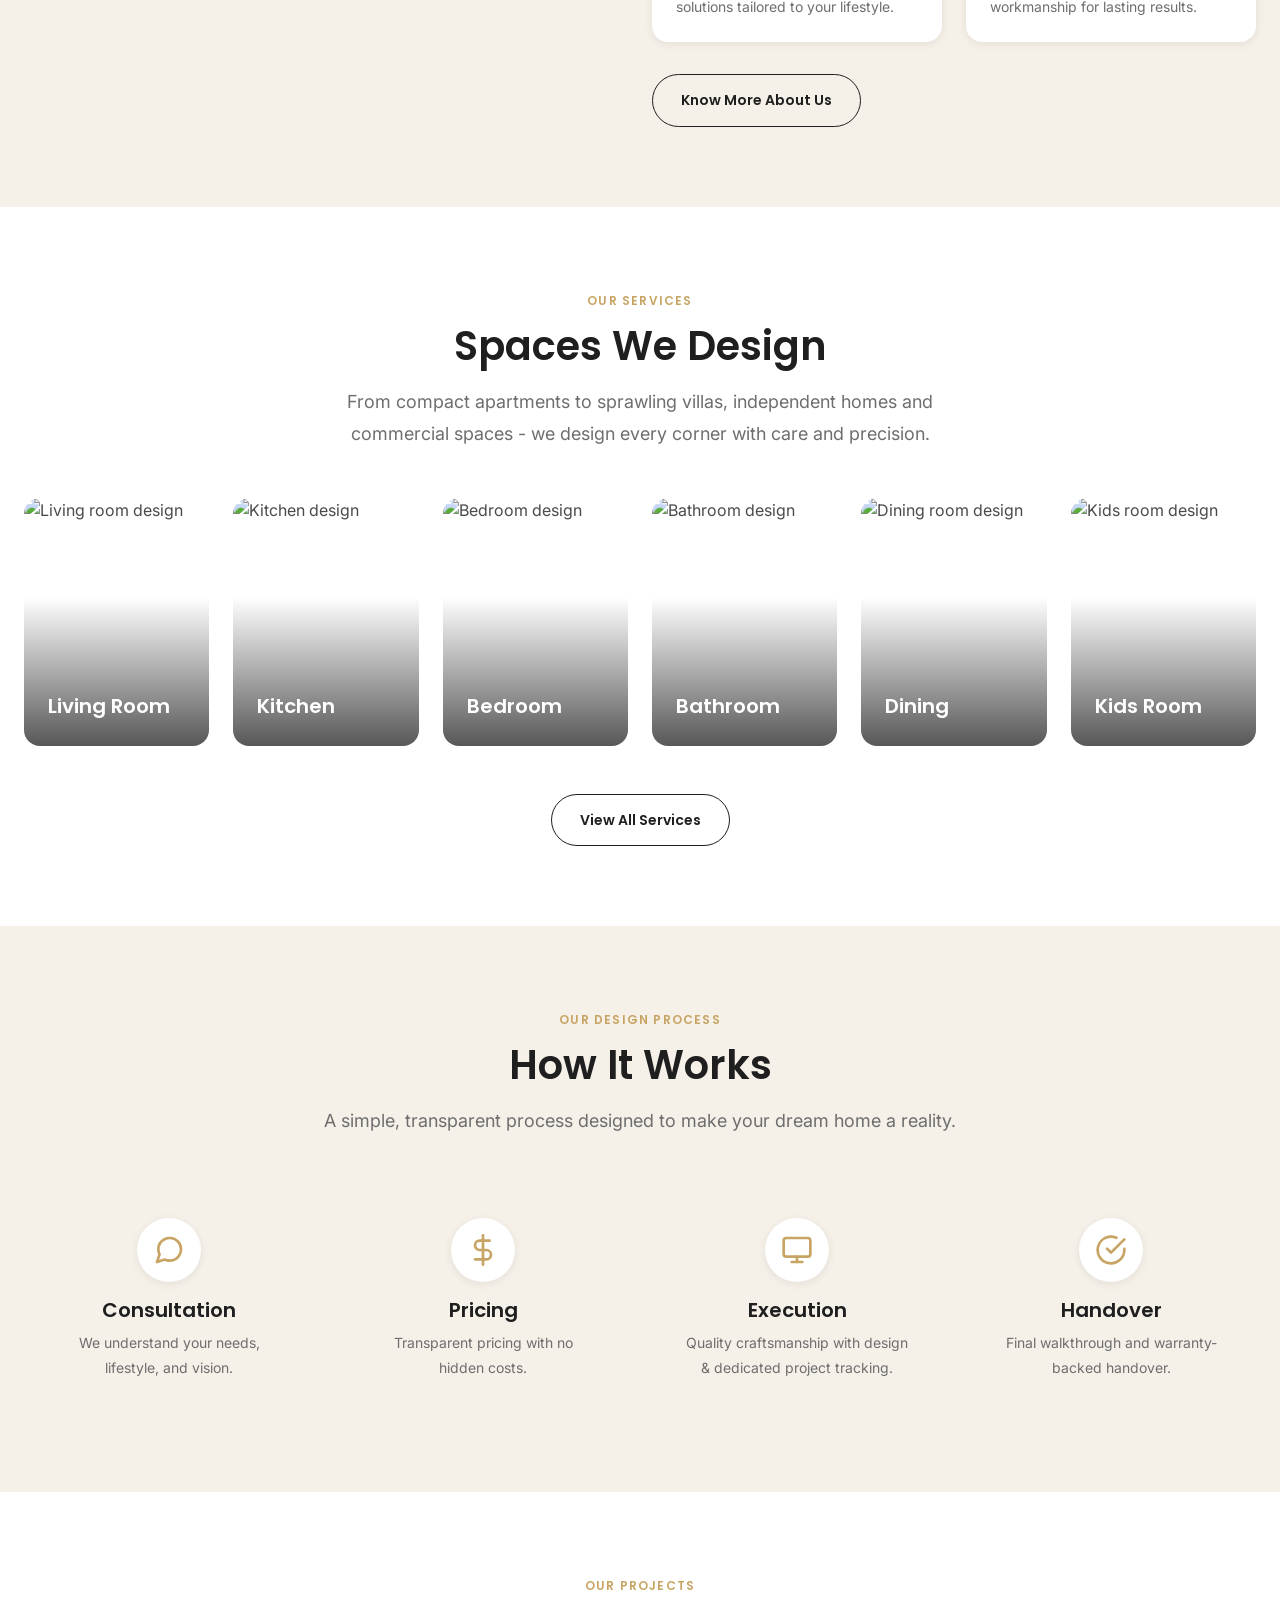
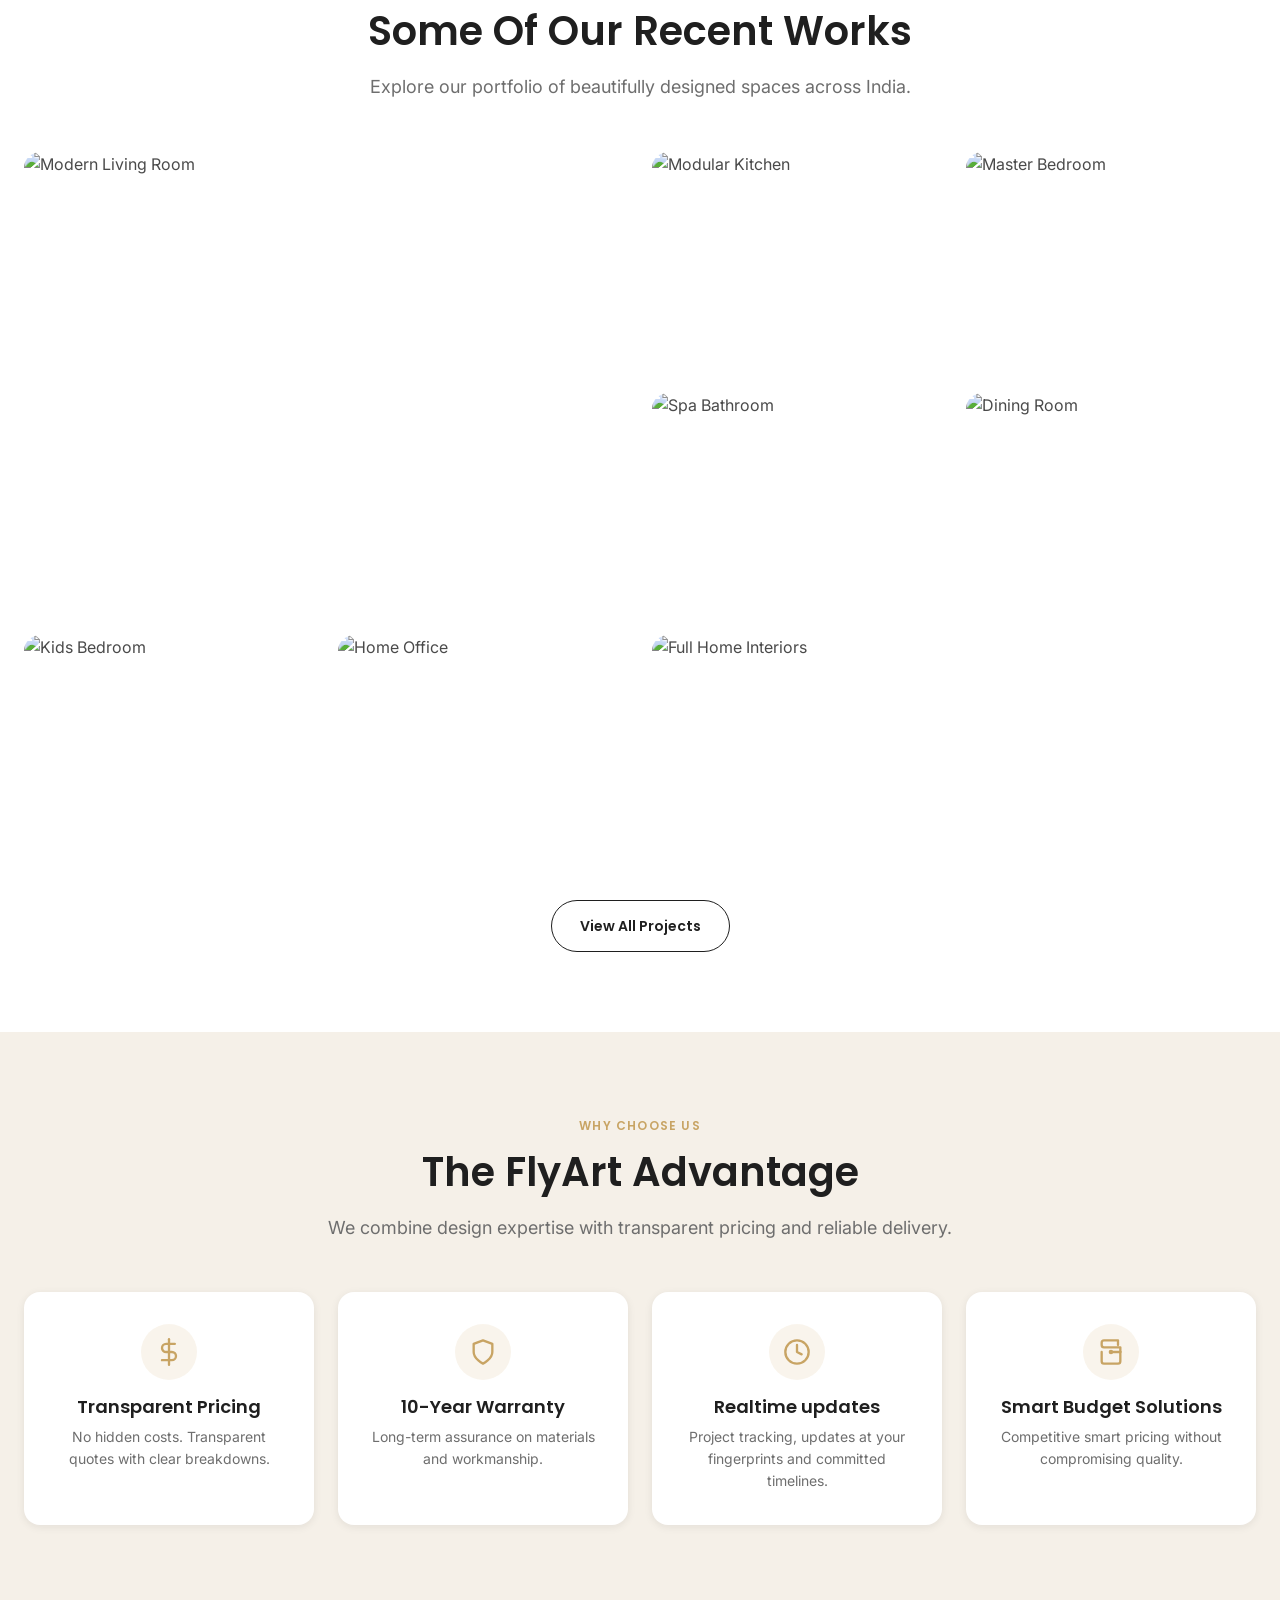
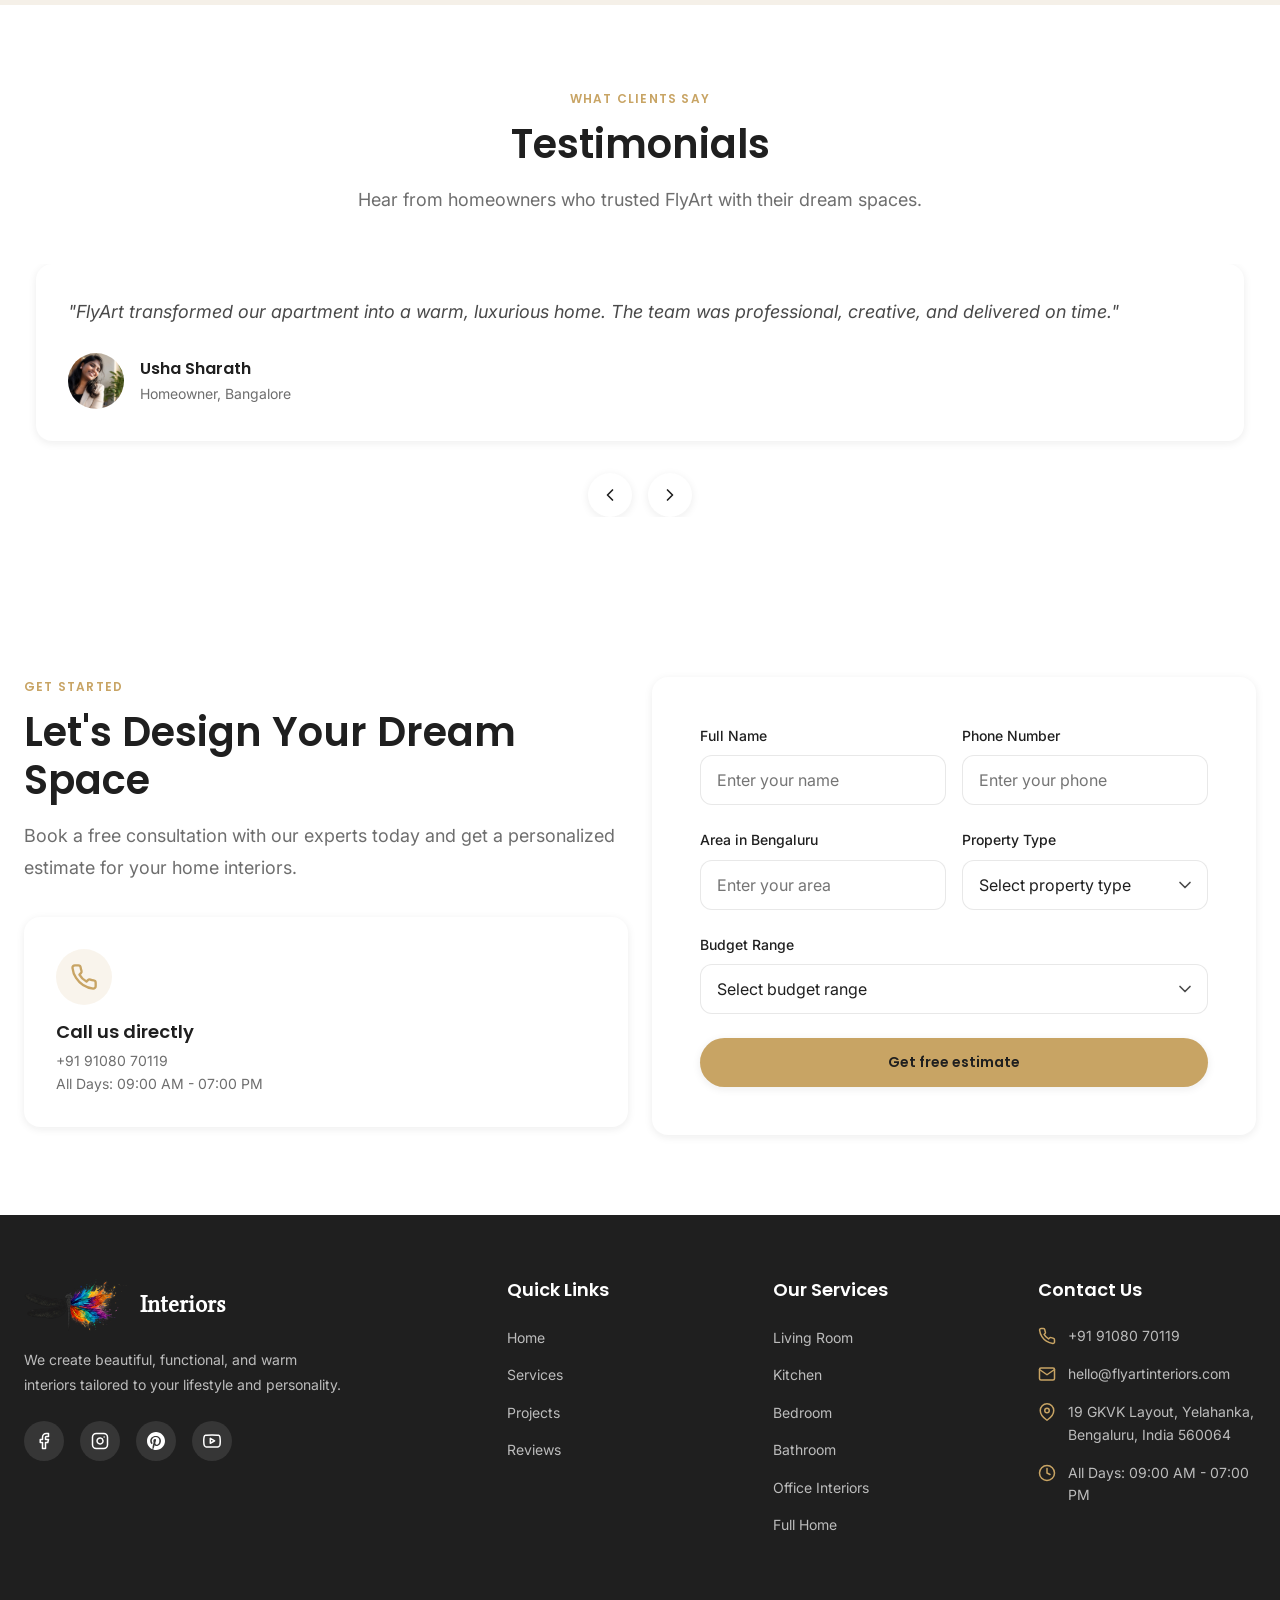
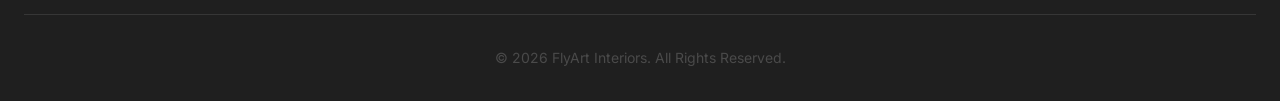
==== commit 6d8f8052: "bangalore" ====
--- a/index.html
+++ b/index.html
@@ -46,7 +46,9 @@
   <main>
     <section class="hero-section" aria-label="Hero">
       <div class="hero-bg">
-        <img src="https://images.unsplash.com/photo-1600210492486-724fe5c67fb0?auto=format&fit=crop&w=1920&q=80" alt="Modern luxury living room interior" loading="eager">
+      </a>
+      </a>
+        <img src="images/flyartinteiors_kit).png"alt="Modern luxury living room interior" loading="eager">
       </div>
       <div class="hero-overlay"></div>
       <div class="container hero-content">
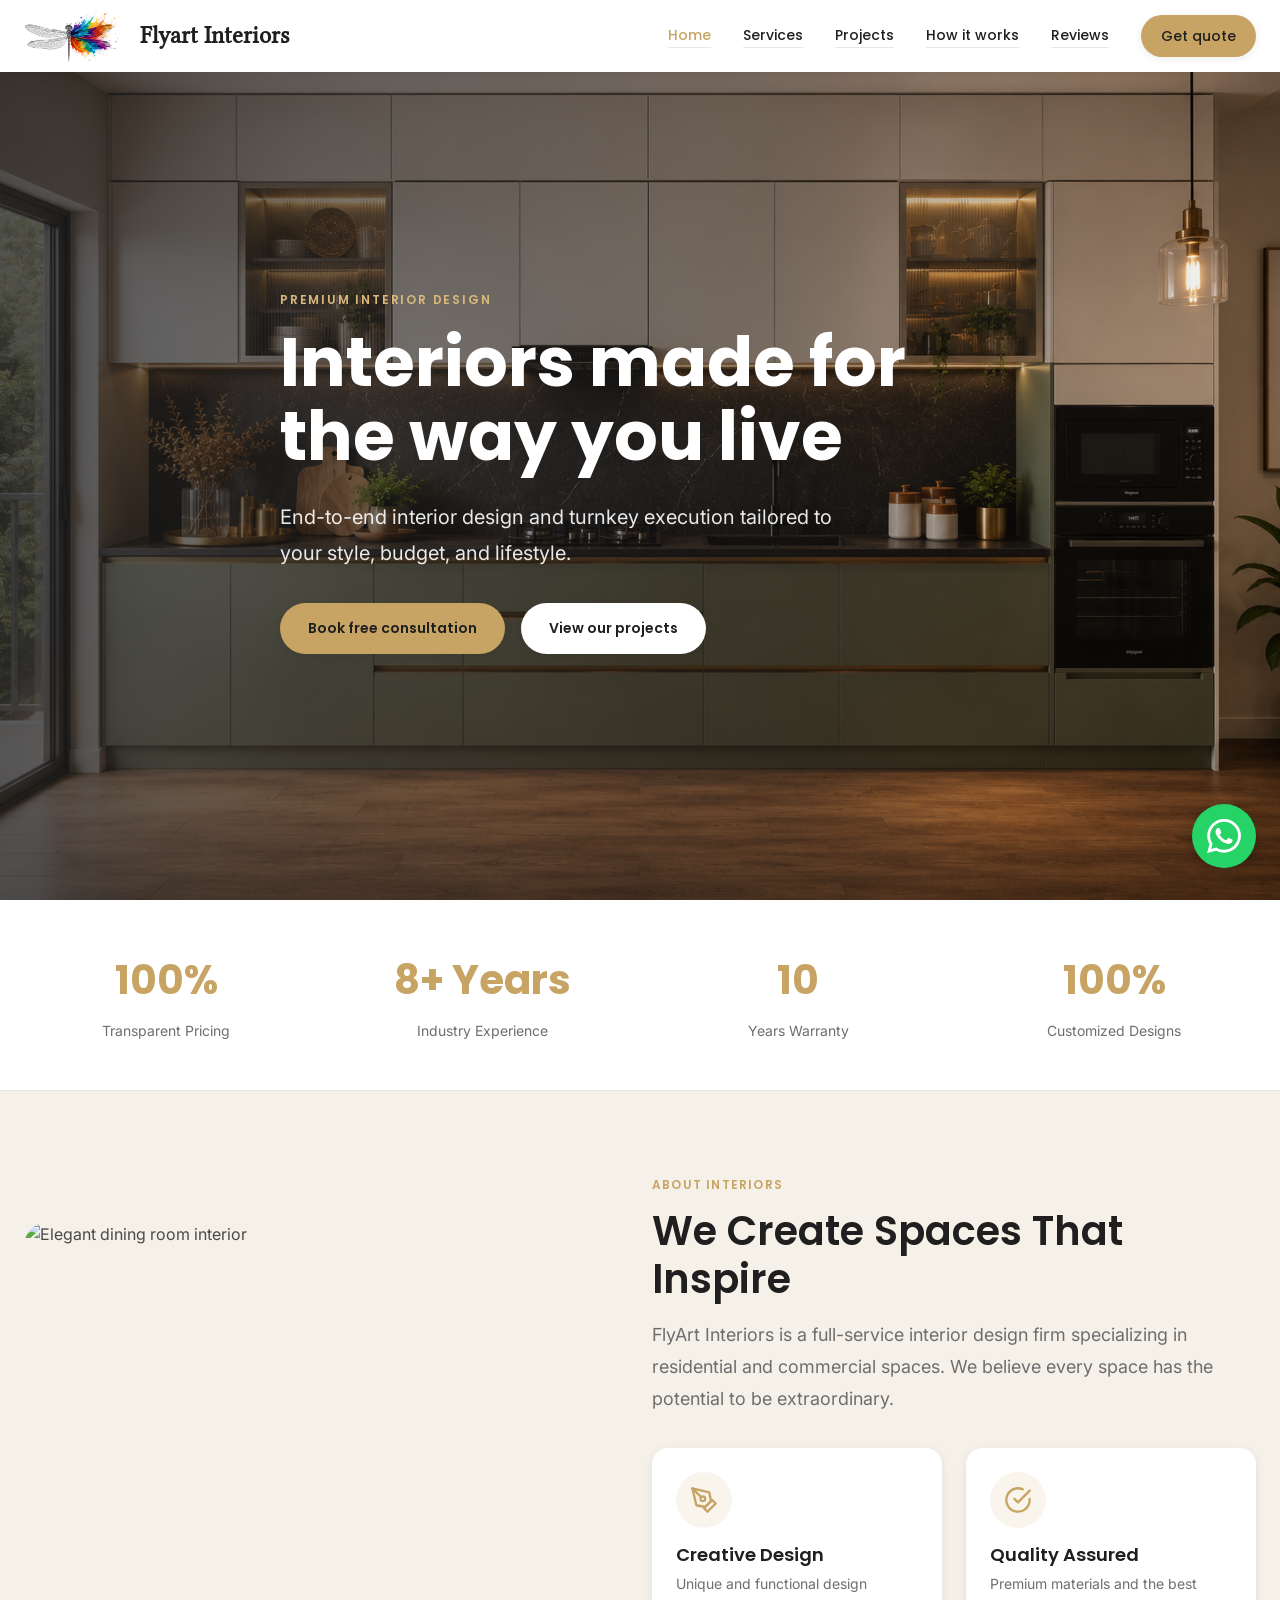
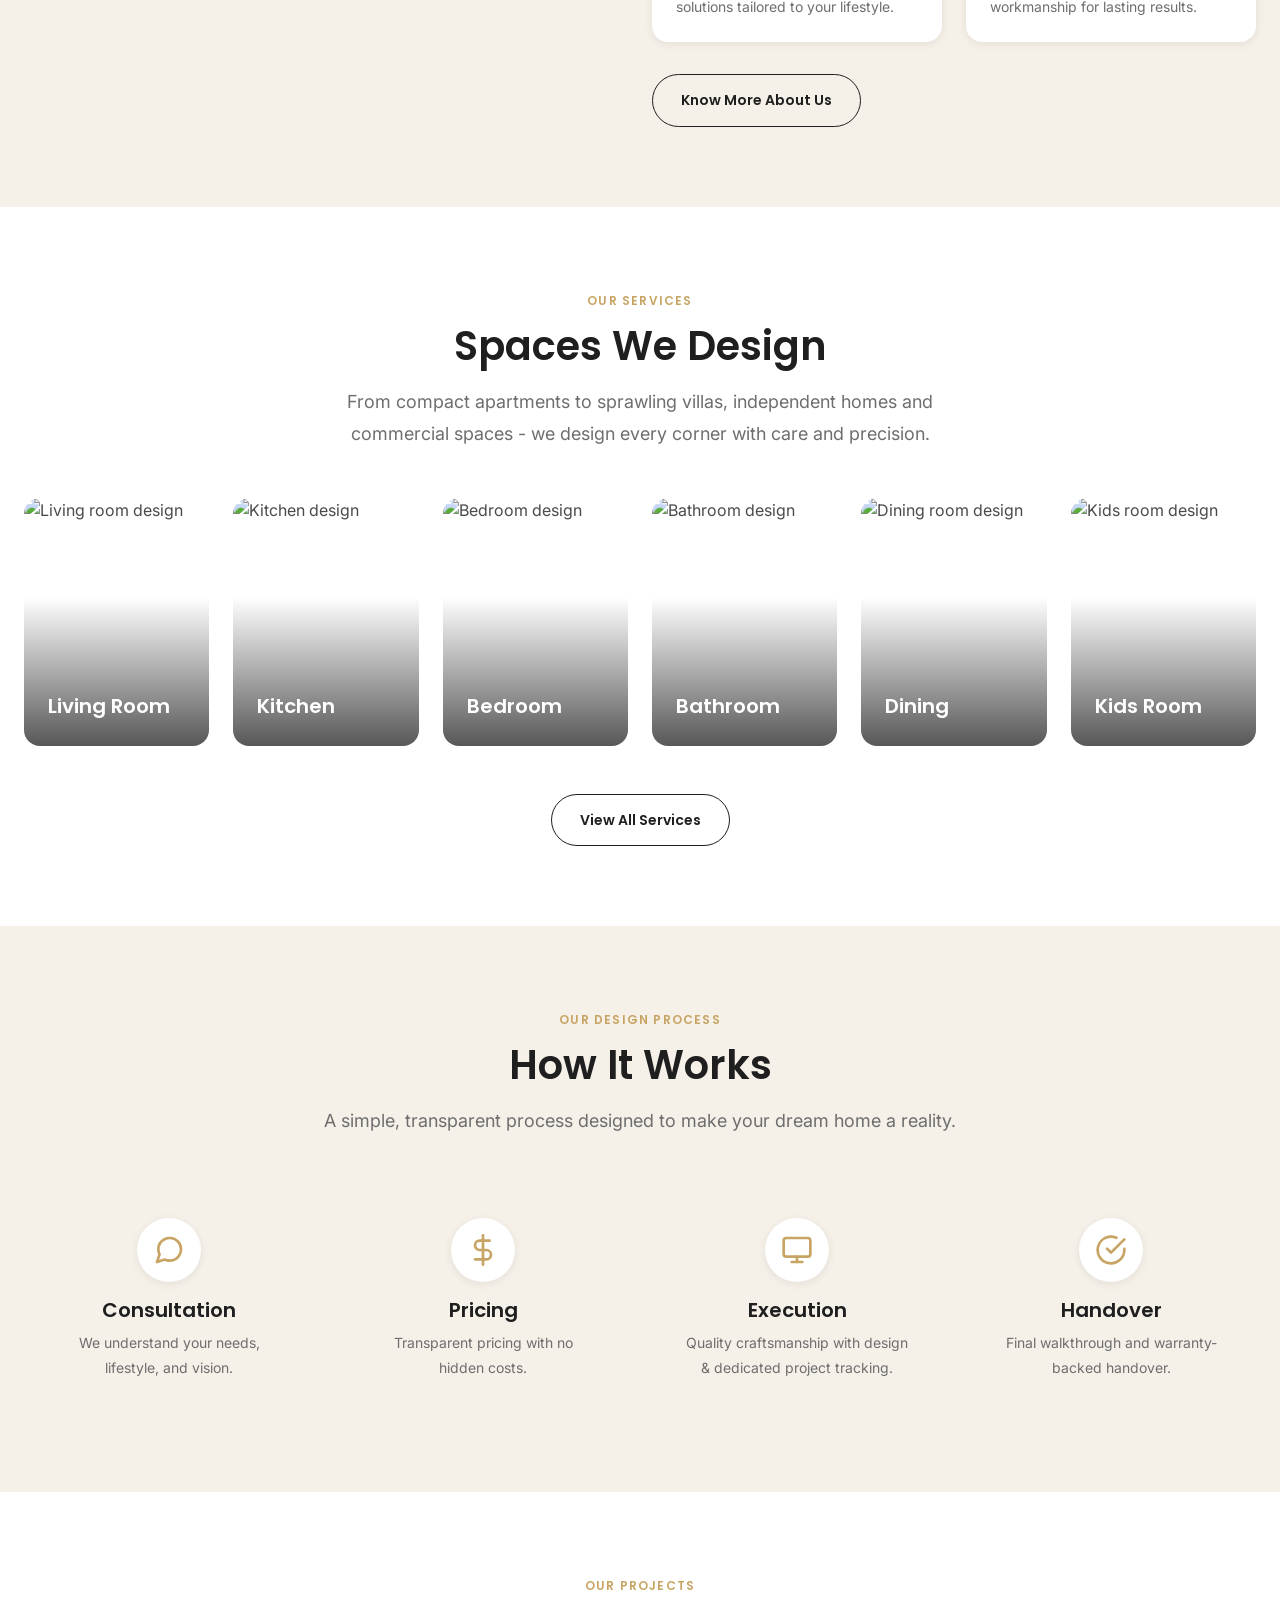
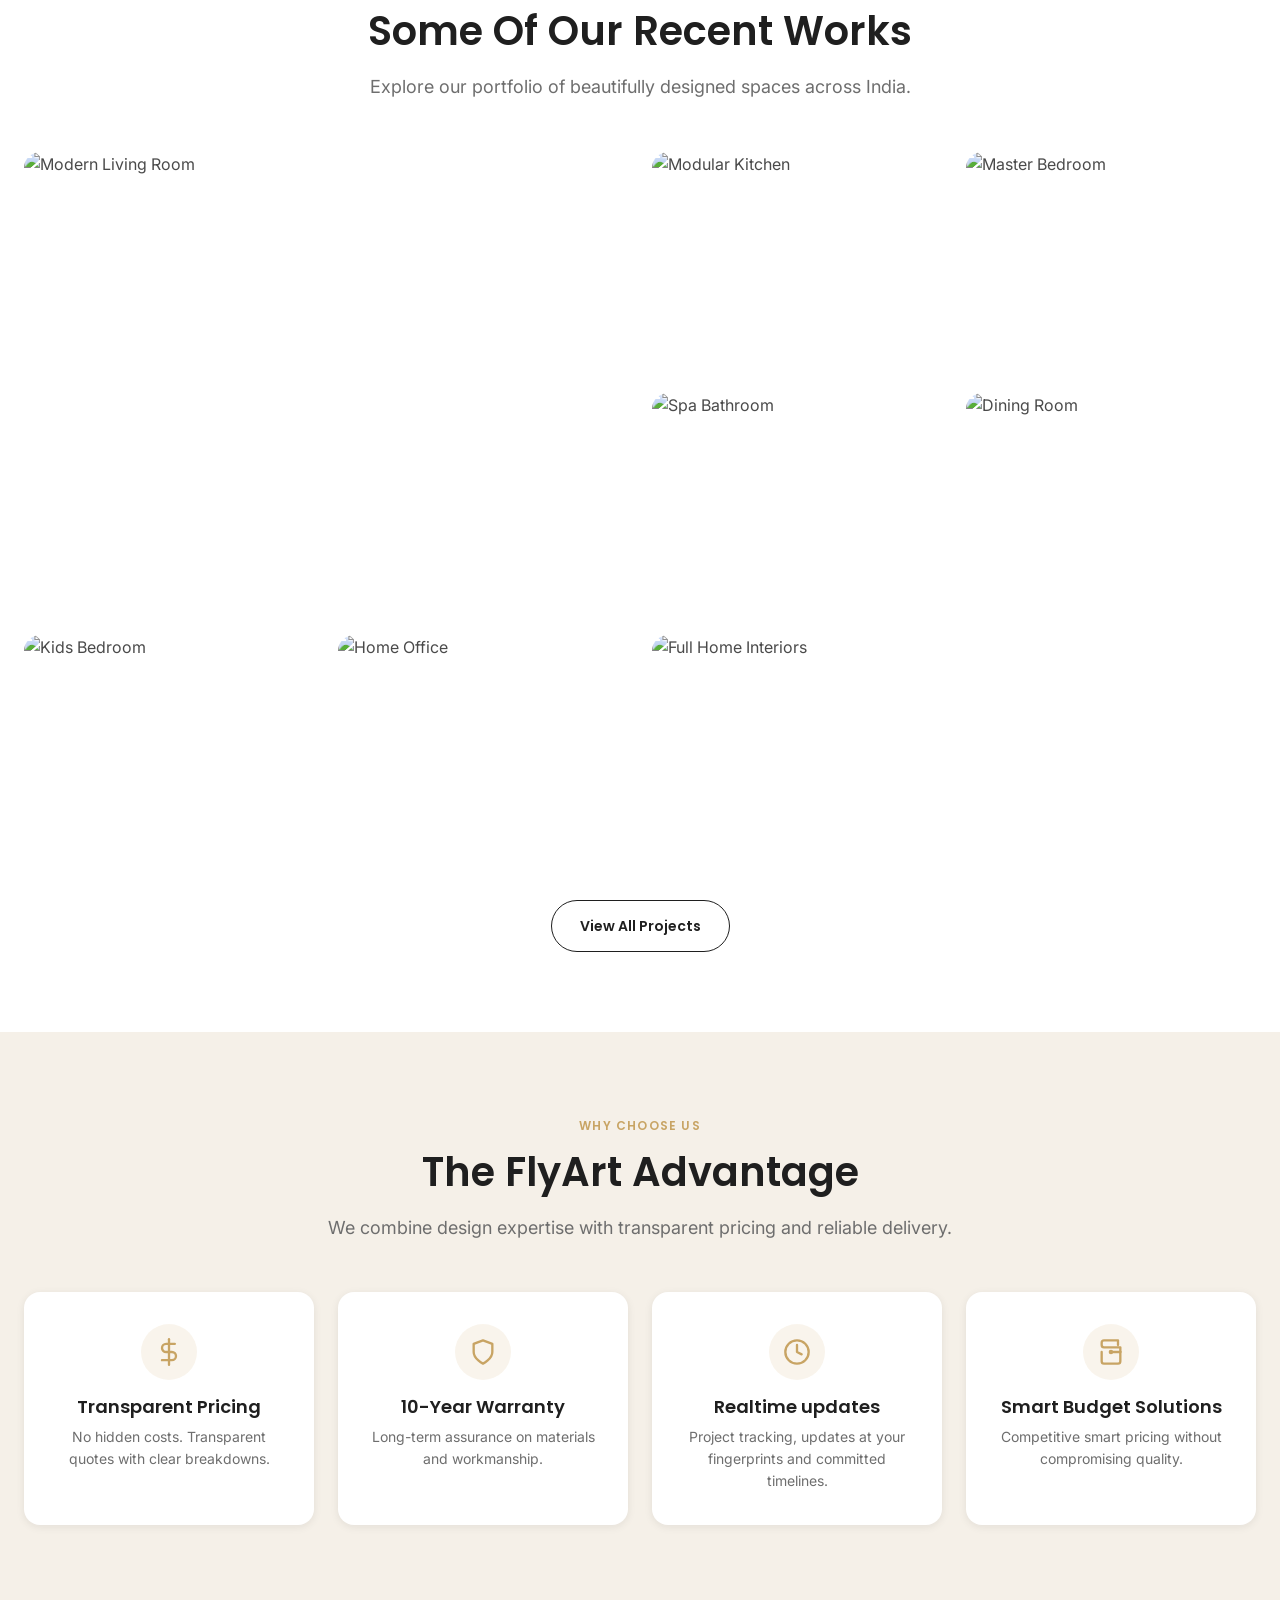
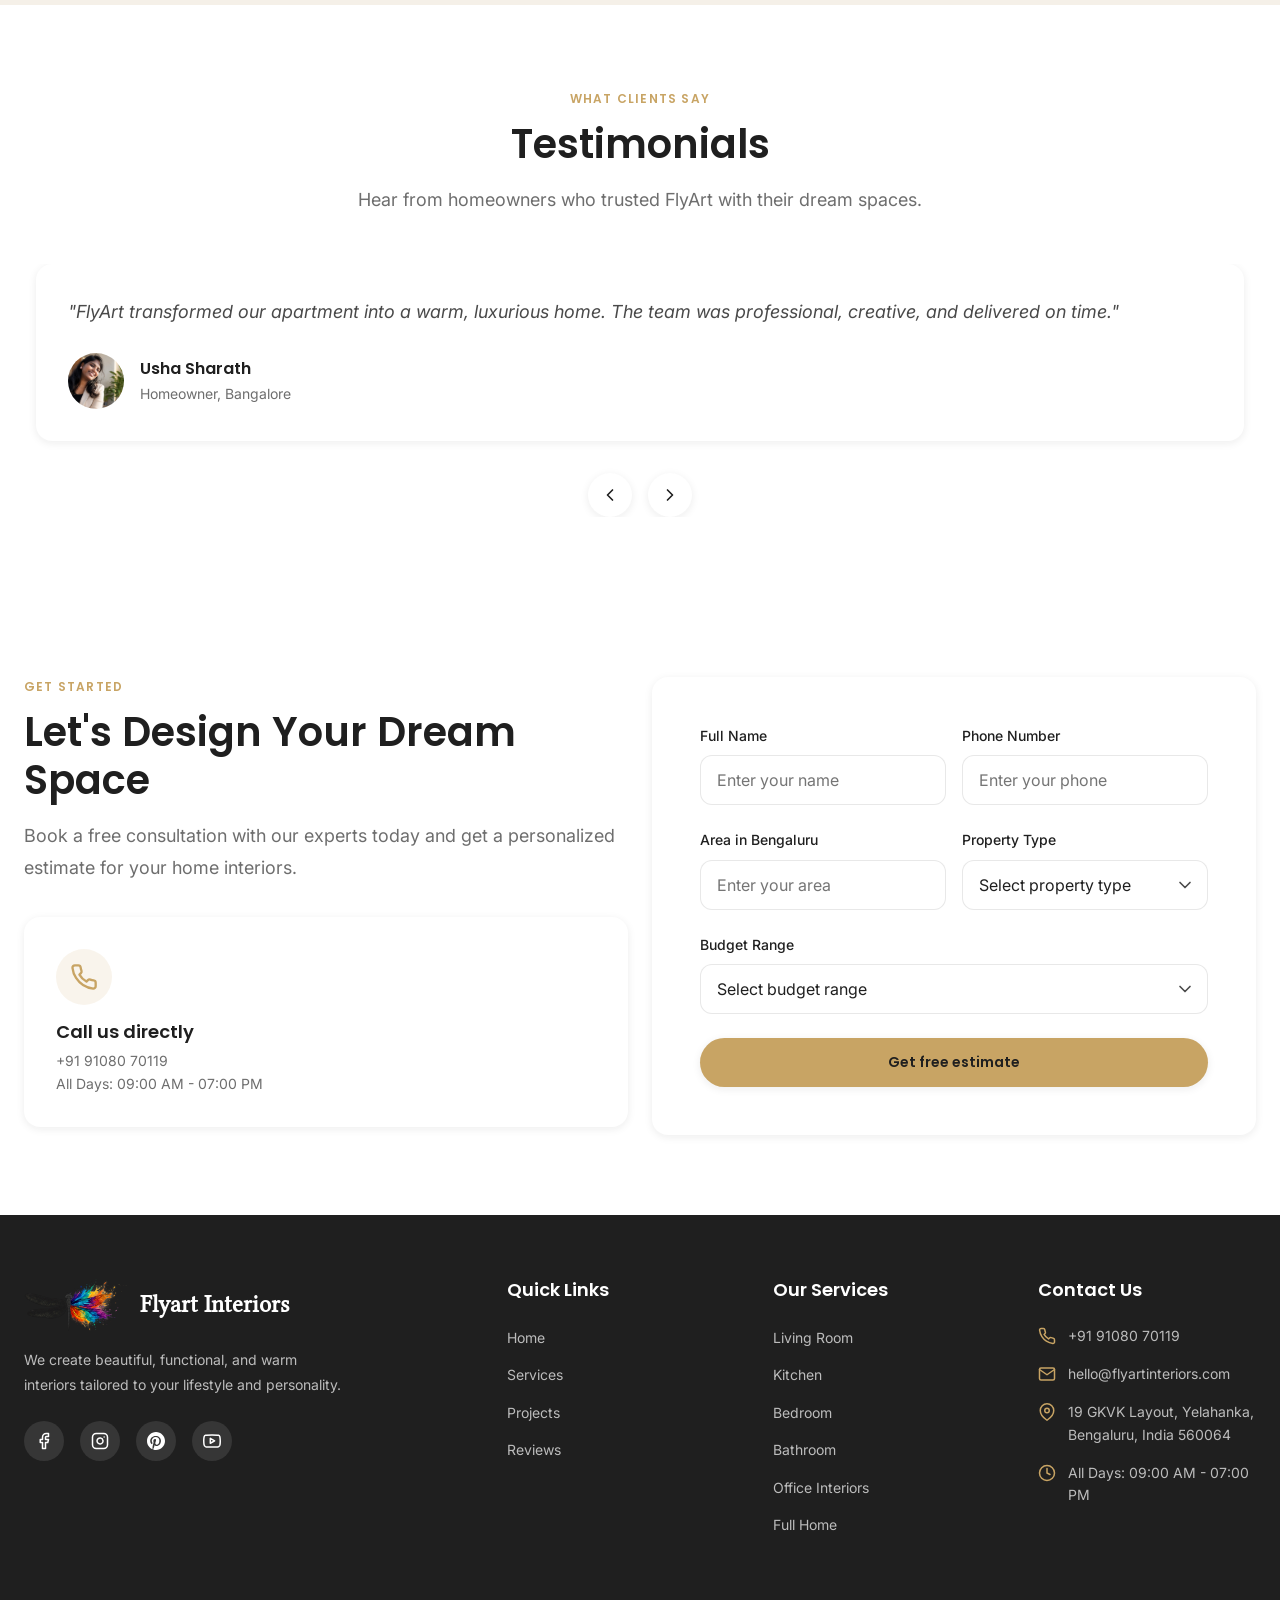
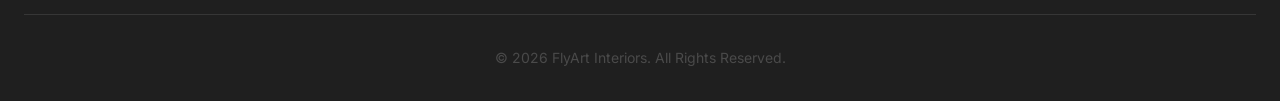
==== commit ad12ad15: "flyert replace" ====
--- a/index.html
+++ b/index.html
@@ -403,7 +403,7 @@
       <div class="footer-grid">
         <div class="footer-brand">
           <a href="index.html" class="logo" aria-label="FlyArt Interiors home">
-            <img src="images/flyartlogo.svg" alt="FlyArt Interiors logo" class="logo-img"> <span class="logo-text"> Interiors</span>
+            <img src="images/flyartlogo.svg" alt="FlyArt Interiors logo" class="logo-img"> <span class="logo-text"> Flyart Interiors</span>
           </a>
           <p>We create beautiful, functional, and warm interiors tailored to your lifestyle and personality.</p>
           <div class="footer-social">
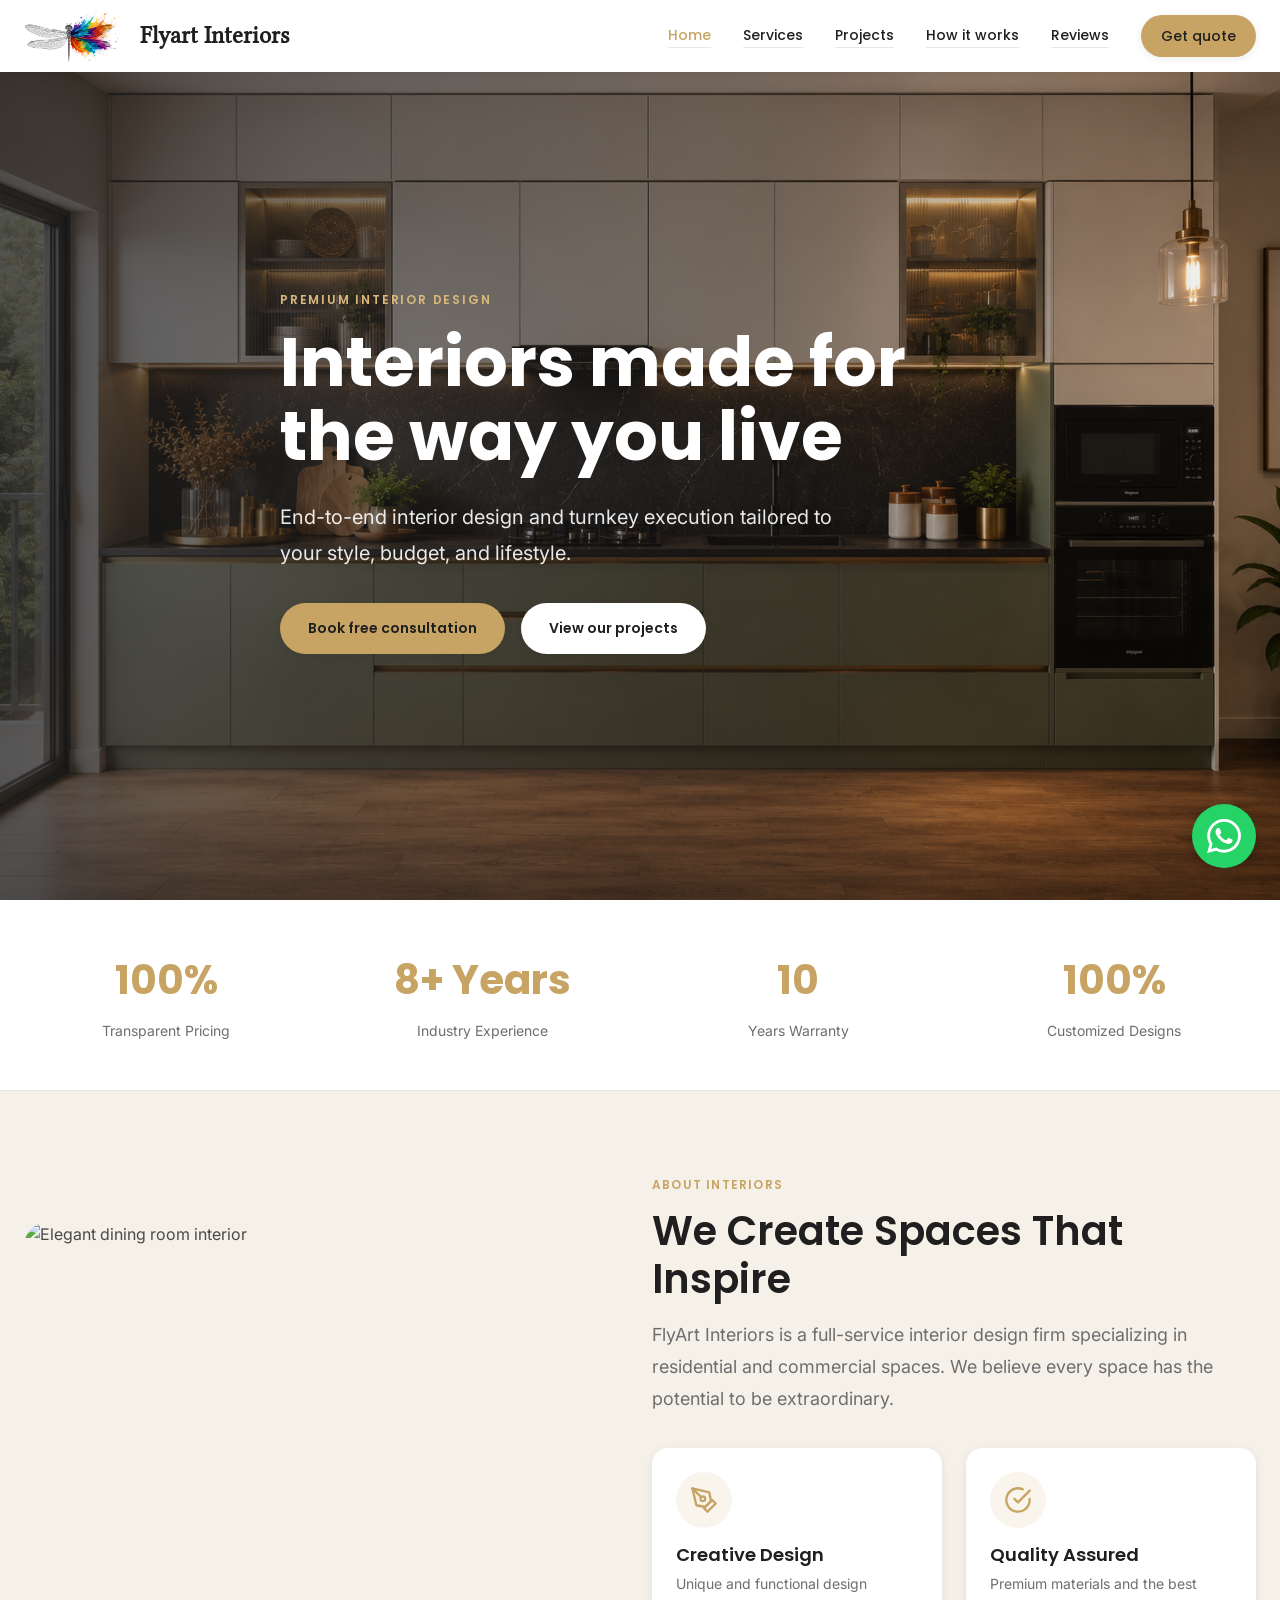
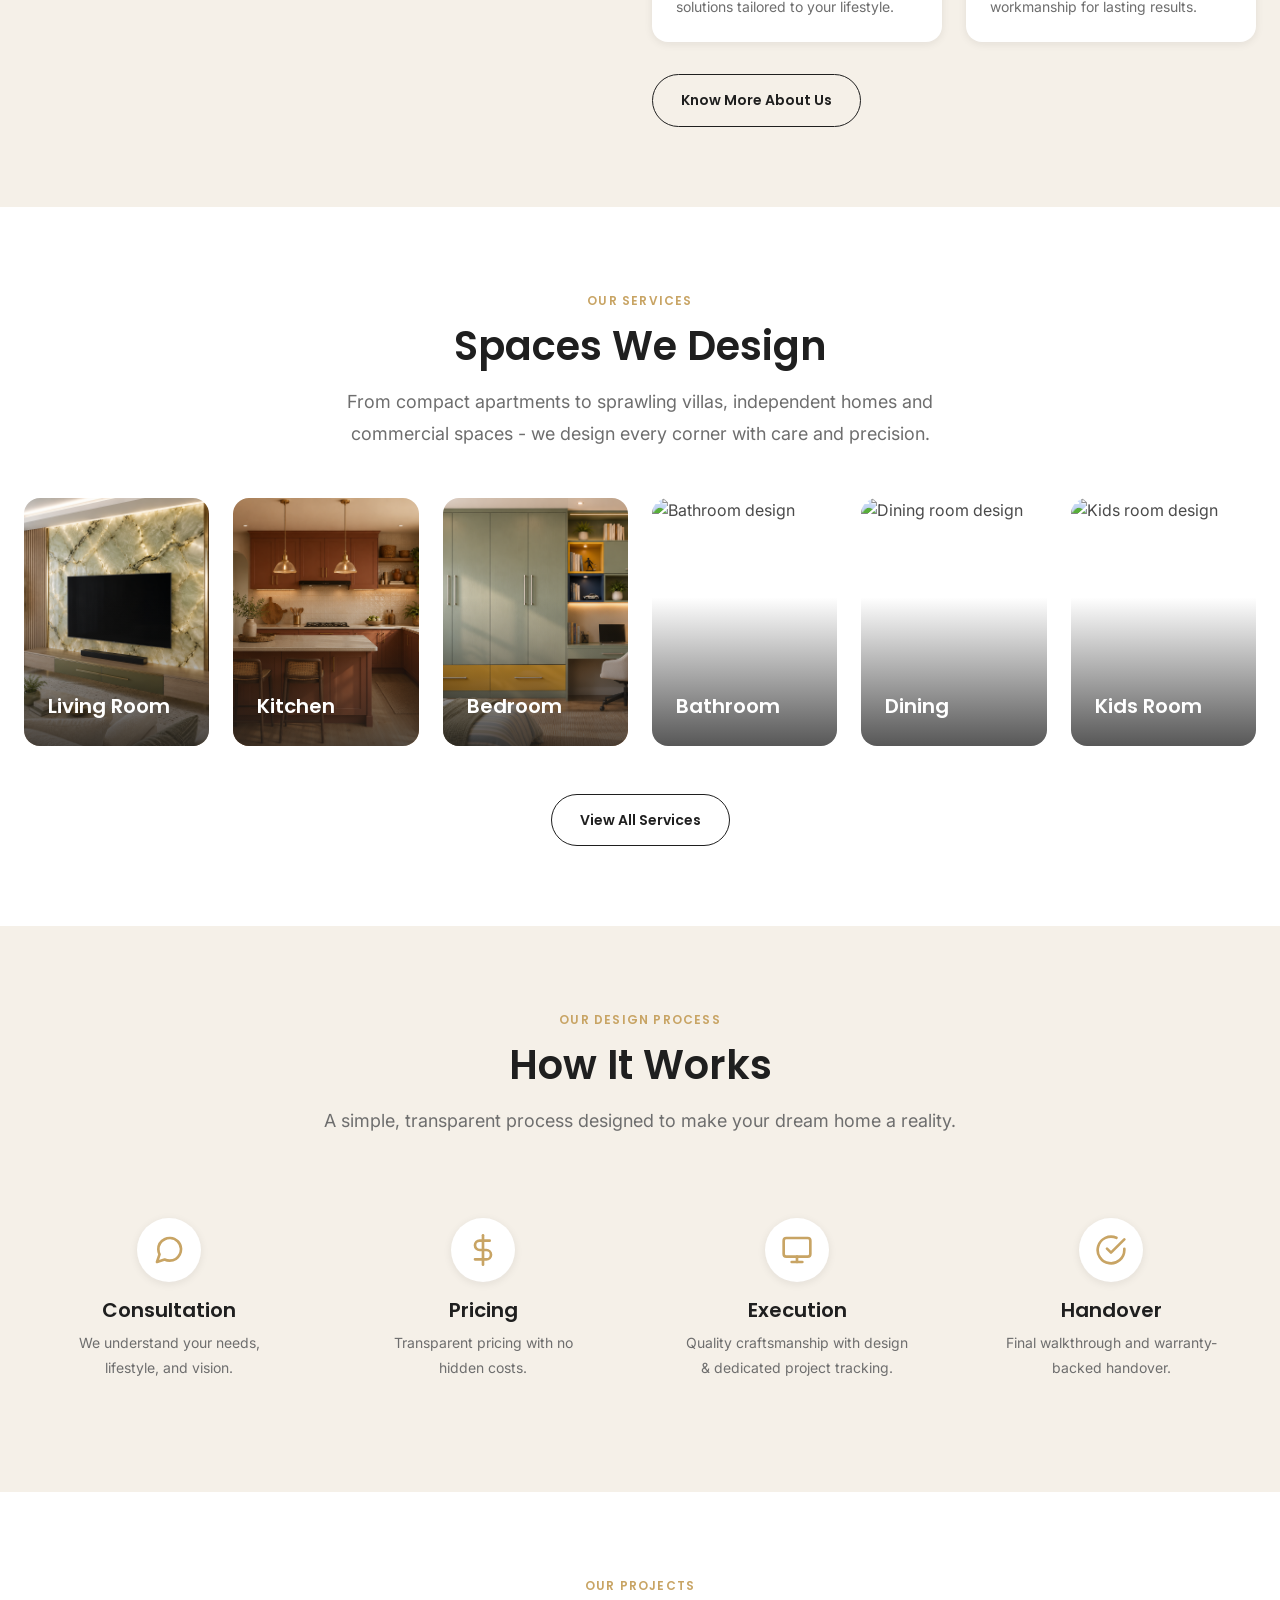
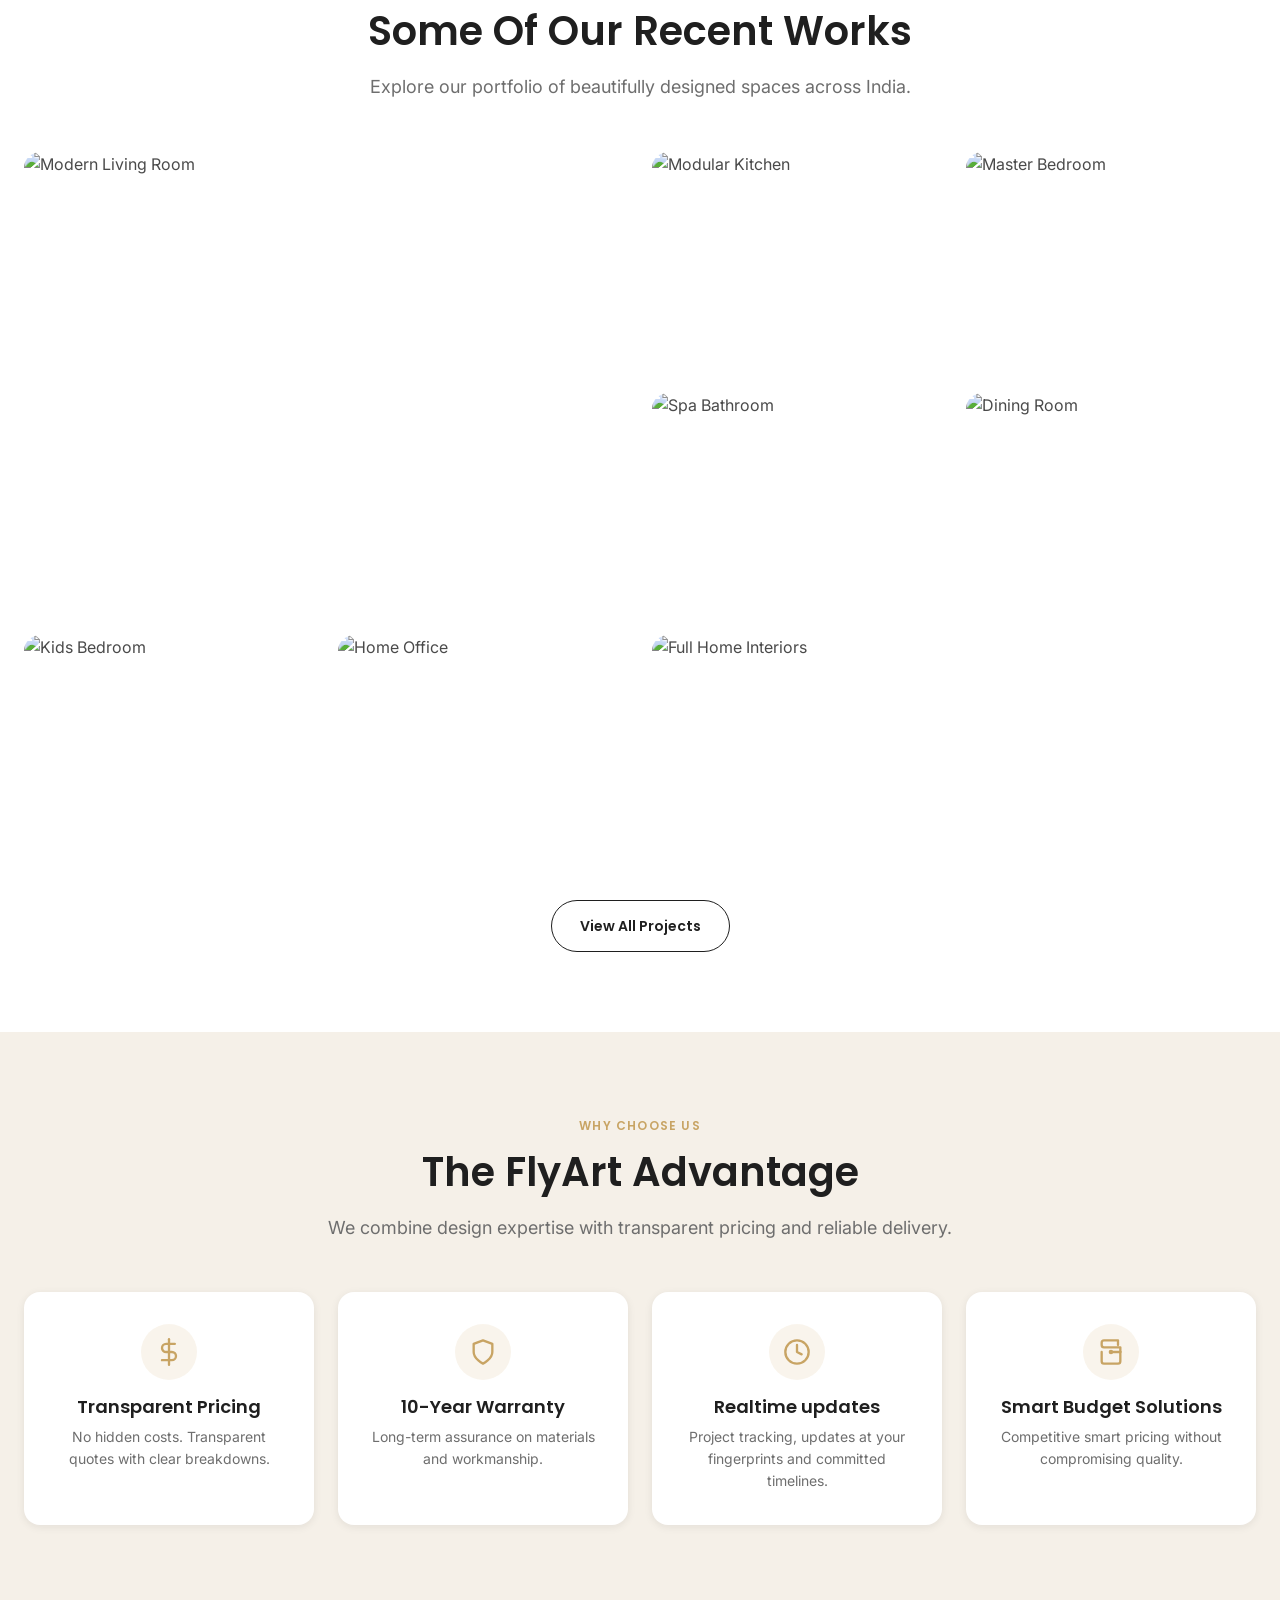
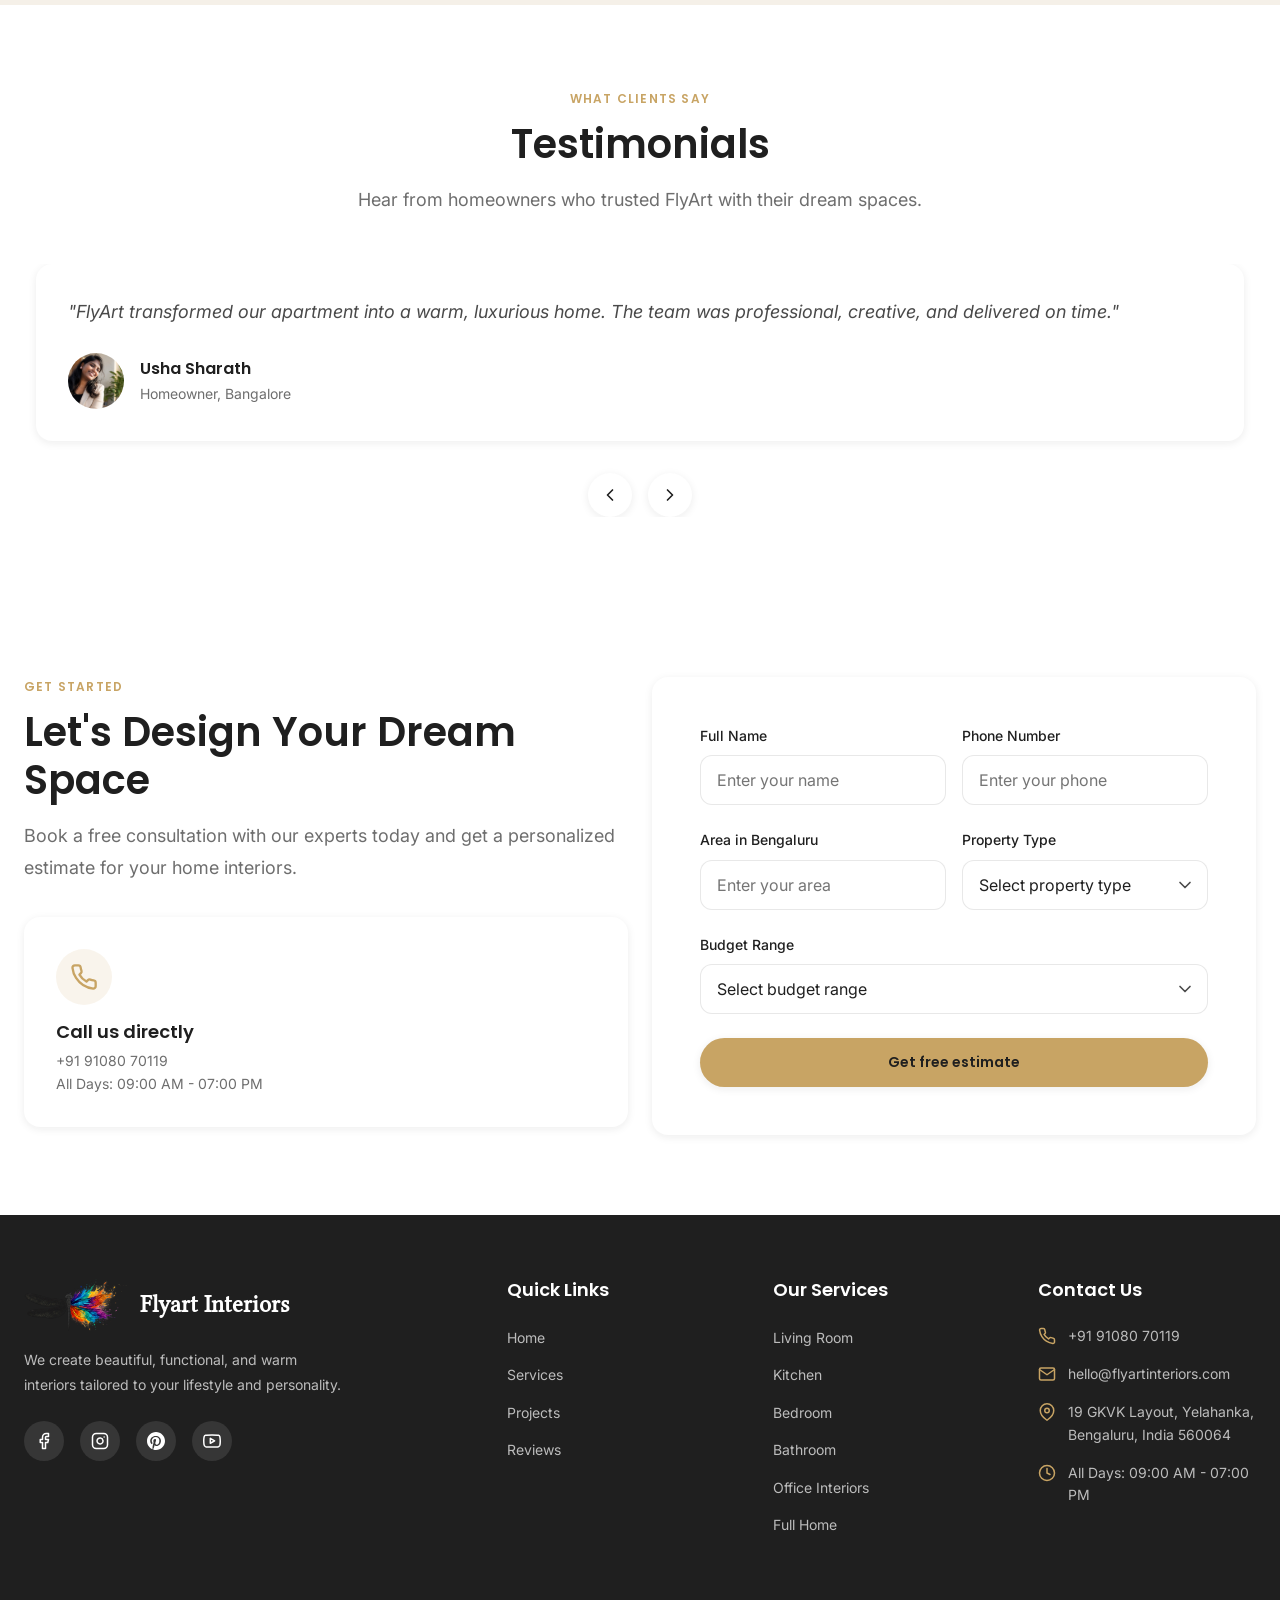
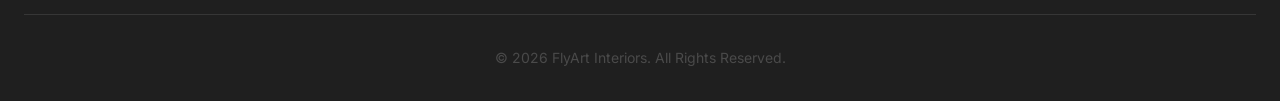
==== commit 2d46094c: "index service images" ====
--- a/index.html
+++ b/index.html
@@ -131,27 +131,27 @@
         </div>
         <div class="grid grid-6">
           <a href="services.html#living-room" class="room-card fade-in">
-            <img src="https://images.unsplash.com/photo-1600607687939-ce8a6c25118c?auto=format&fit=crop&w=600&q=80" alt="Living room design" loading="lazy">
+            <img src='images/3 flyart tv unit .png' alt="Living room design" loading="lazy">
             <div class="room-card-overlay"><span class="room-card-title">Living Room</span></div>
           </a>
           <a href="services.html#kitchen" class="room-card fade-in">
-            <img src="https://images.unsplash.com/photo-1556911220-bff31c812dba?auto=format&fit=crop&w=600&q=80" alt="Kitchen design" loading="lazy">
+            <img src='images/30. pu finish teracoat 1307 il .png' alt="Kitchen design" loading="lazy">
             <div class="room-card-overlay"><span class="room-card-title">Kitchen</span></div>
           </a>
           <a href="services.html#bedroom" class="room-card fade-in">
-            <img src="https://images.unsplash.com/photo-1616594039964-ae9021a400a0?auto=format&fit=crop&w=600&q=80" alt="Bedroom design" loading="lazy">
+            <img src='images/1 flyart wardrobe.png' alt="Bedroom design" loading="lazy">
             <div class="room-card-overlay"><span class="room-card-title">Bedroom</span></div>
           </a>
           <a href="services.html#bathroom" class="room-card fade-in">
-            <img src="https://images.unsplash.com/photo-1552321554-5fefe8c9ef14?auto=format&fit=crop&w=600&q=80" alt="Bathroom design" loading="lazy">
+            <img src='images/2 flyart bathroom.jpg' alt="Bathroom design" loading="lazy">
             <div class="room-card-overlay"><span class="room-card-title">Bathroom</span></div>
           </a>
           <a href="services.html#dining" class="room-card fade-in">
-            <img src="https://images.unsplash.com/photo-1617806118233-18e1de247200?auto=format&fit=crop&w=600&q=80" alt="Dining room design" loading="lazy">
+            <img src='images/4 flyart dining.jpg' alt="Dining room design" loading="lazy">
             <div class="room-card-overlay"><span class="room-card-title">Dining</span></div>
           </a>
           <a href="services.html#kids-room" class="room-card fade-in">
-            <img src="https://images.unsplash.com/photo-1524758631624-e2822e304c36?auto=format&fit=crop&w=600&q=80" alt="Kids room design" loading="lazy">
+            <img src='images/5 flyart kids room.jpg' alt="Kids room design" loading="lazy">
             <div class="room-card-overlay"><span class="room-card-title">Kids Room</span></div>
           </a>
         </div>
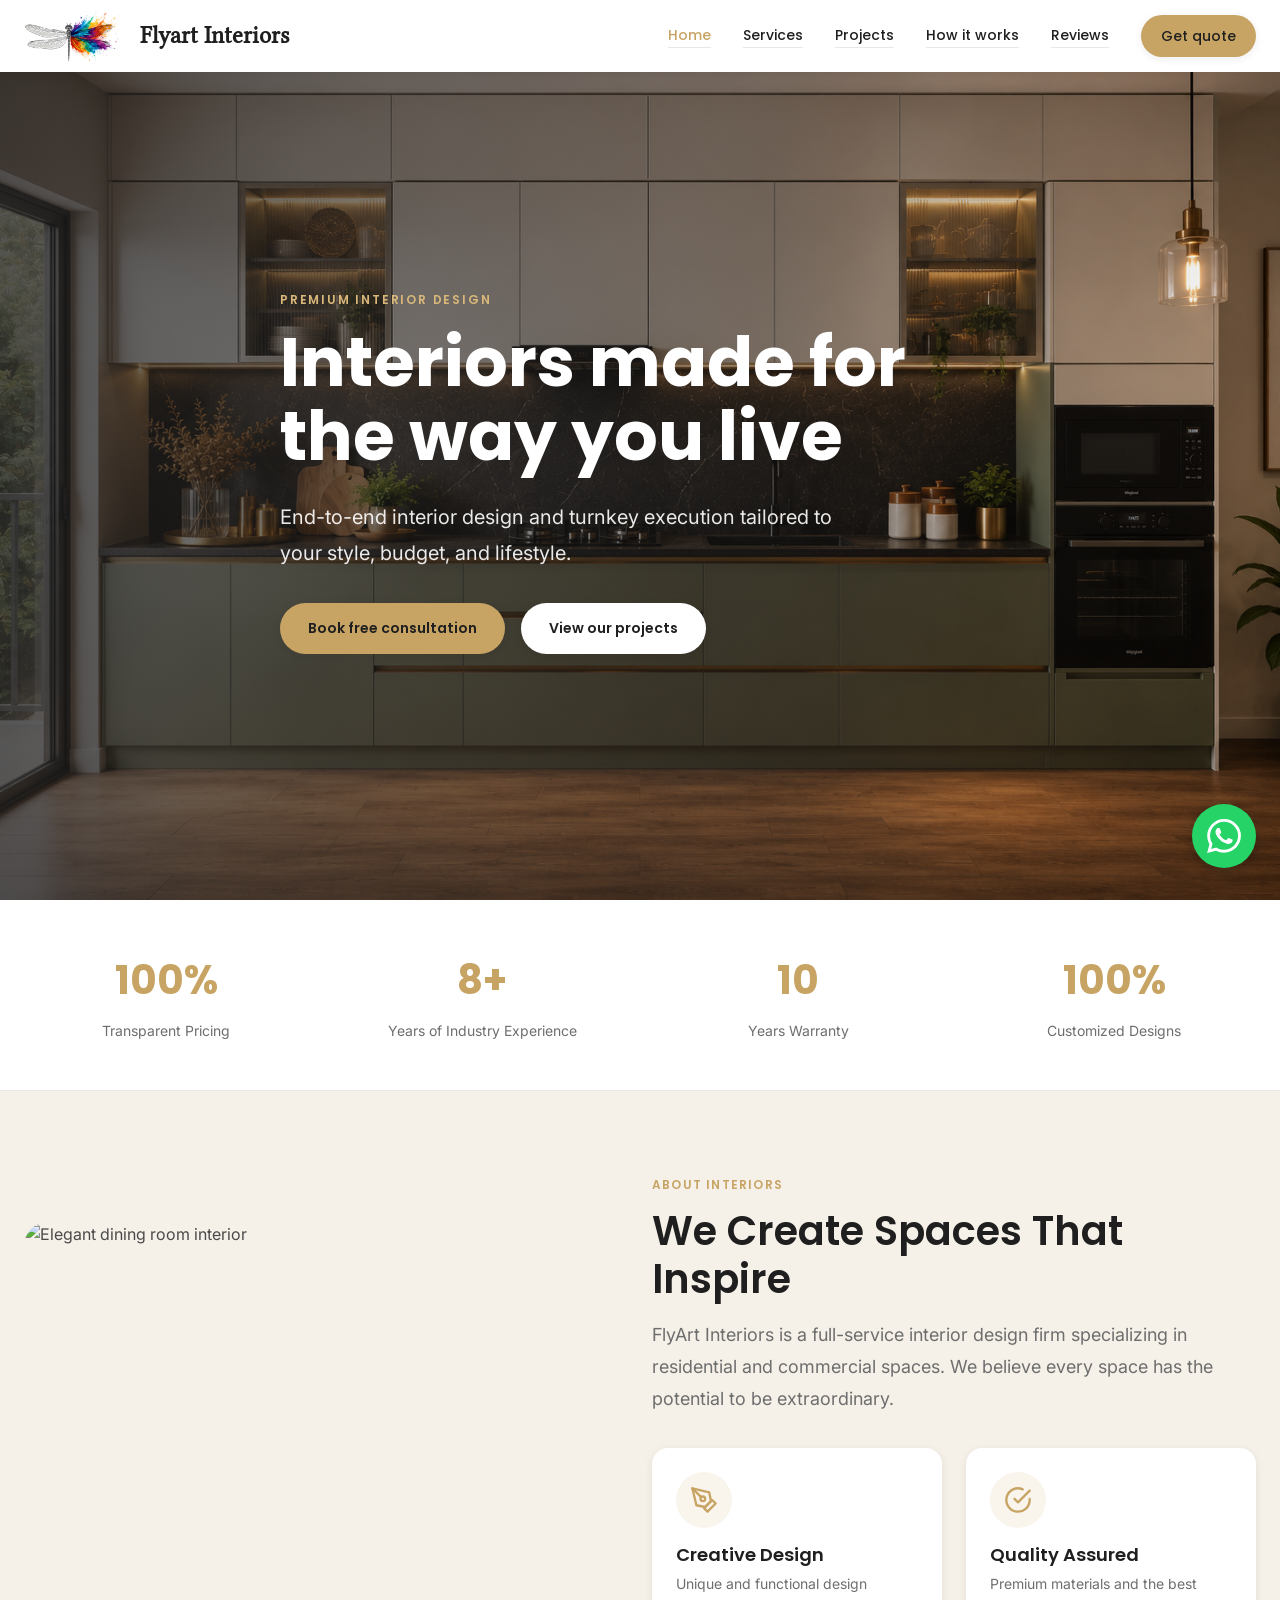
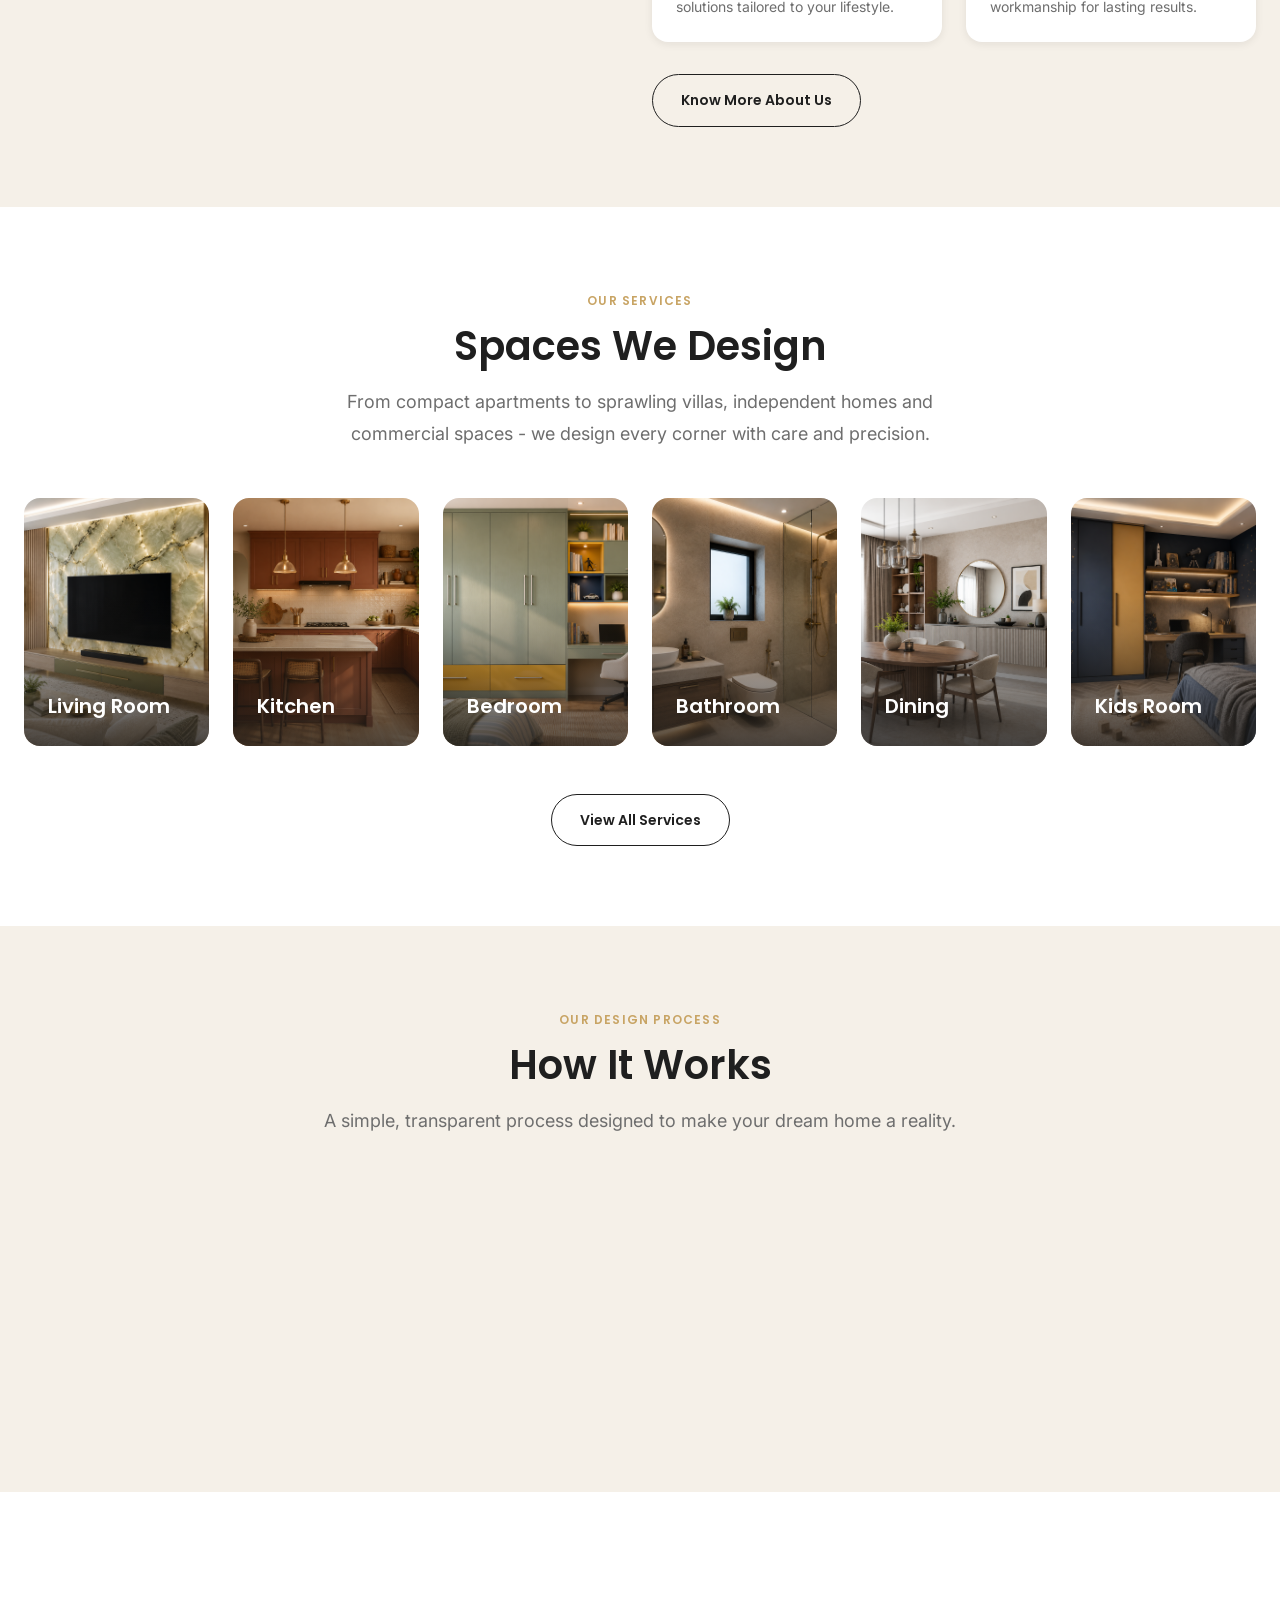
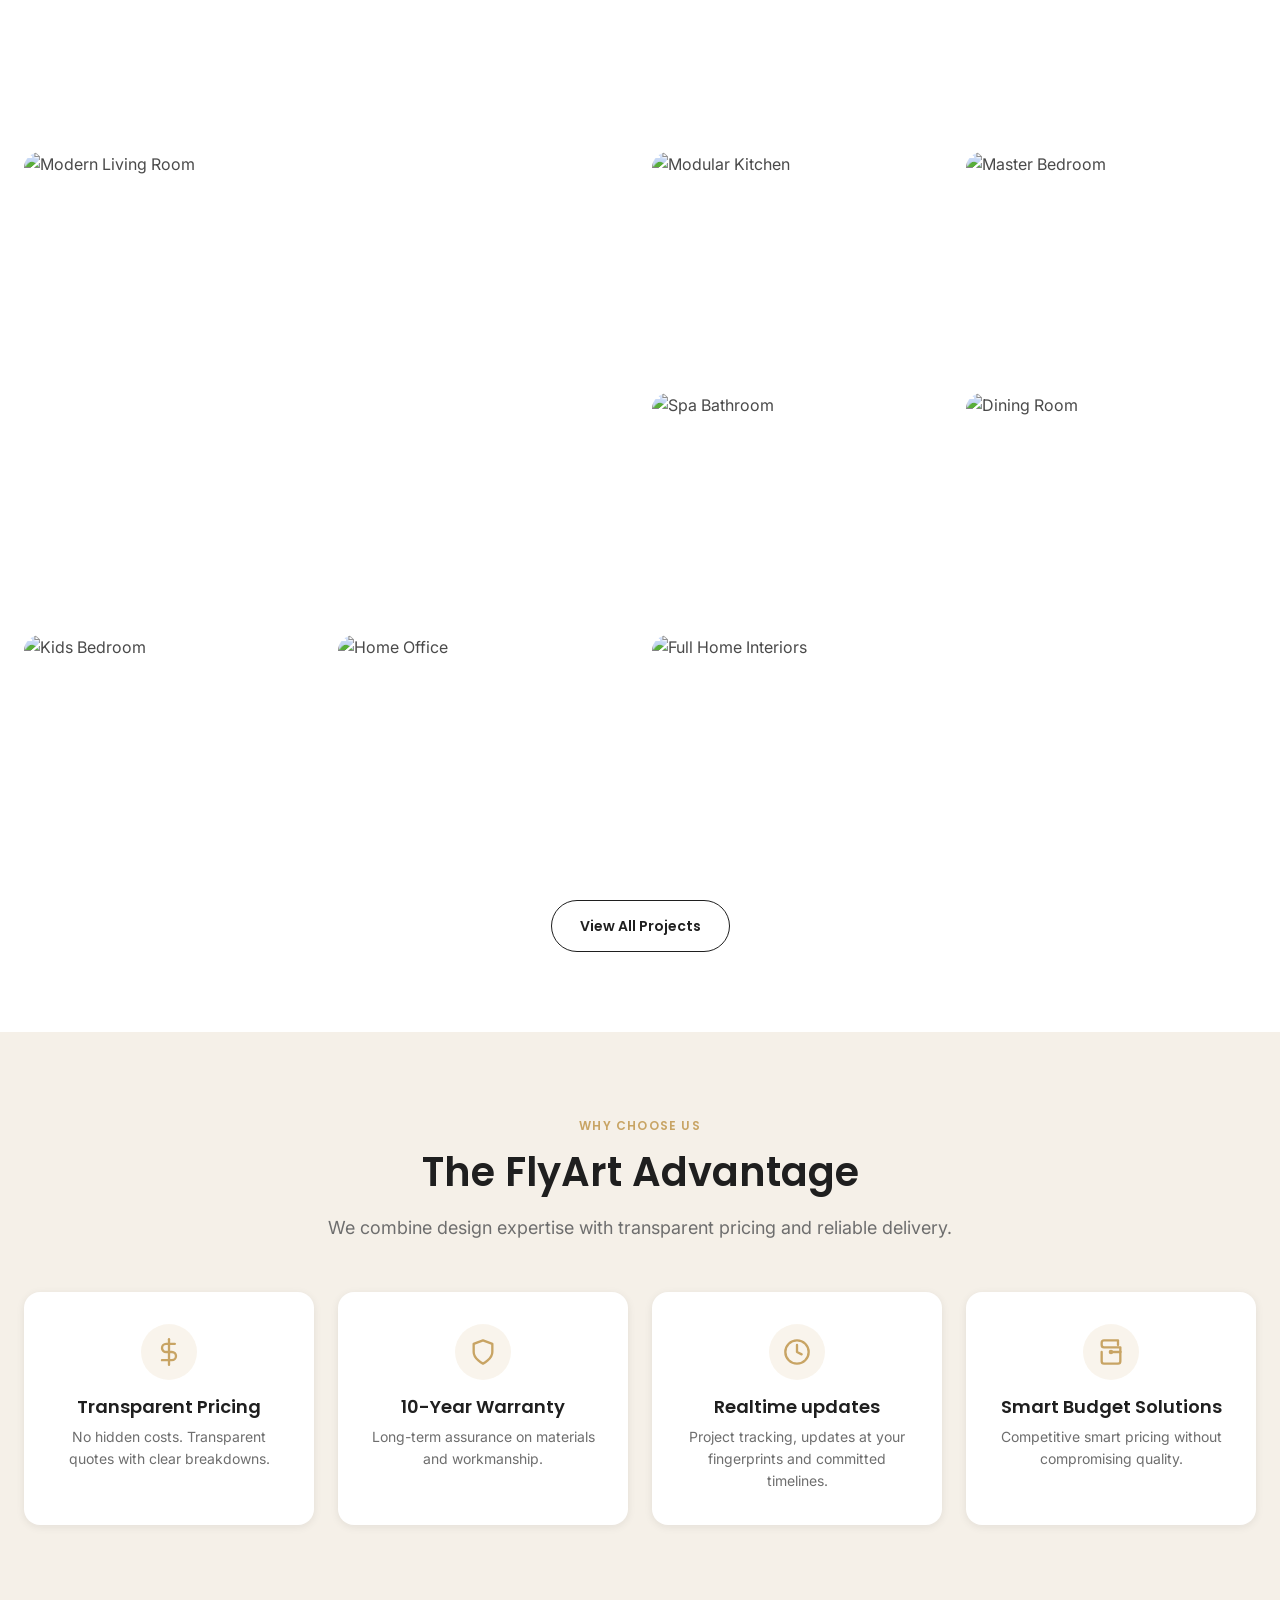
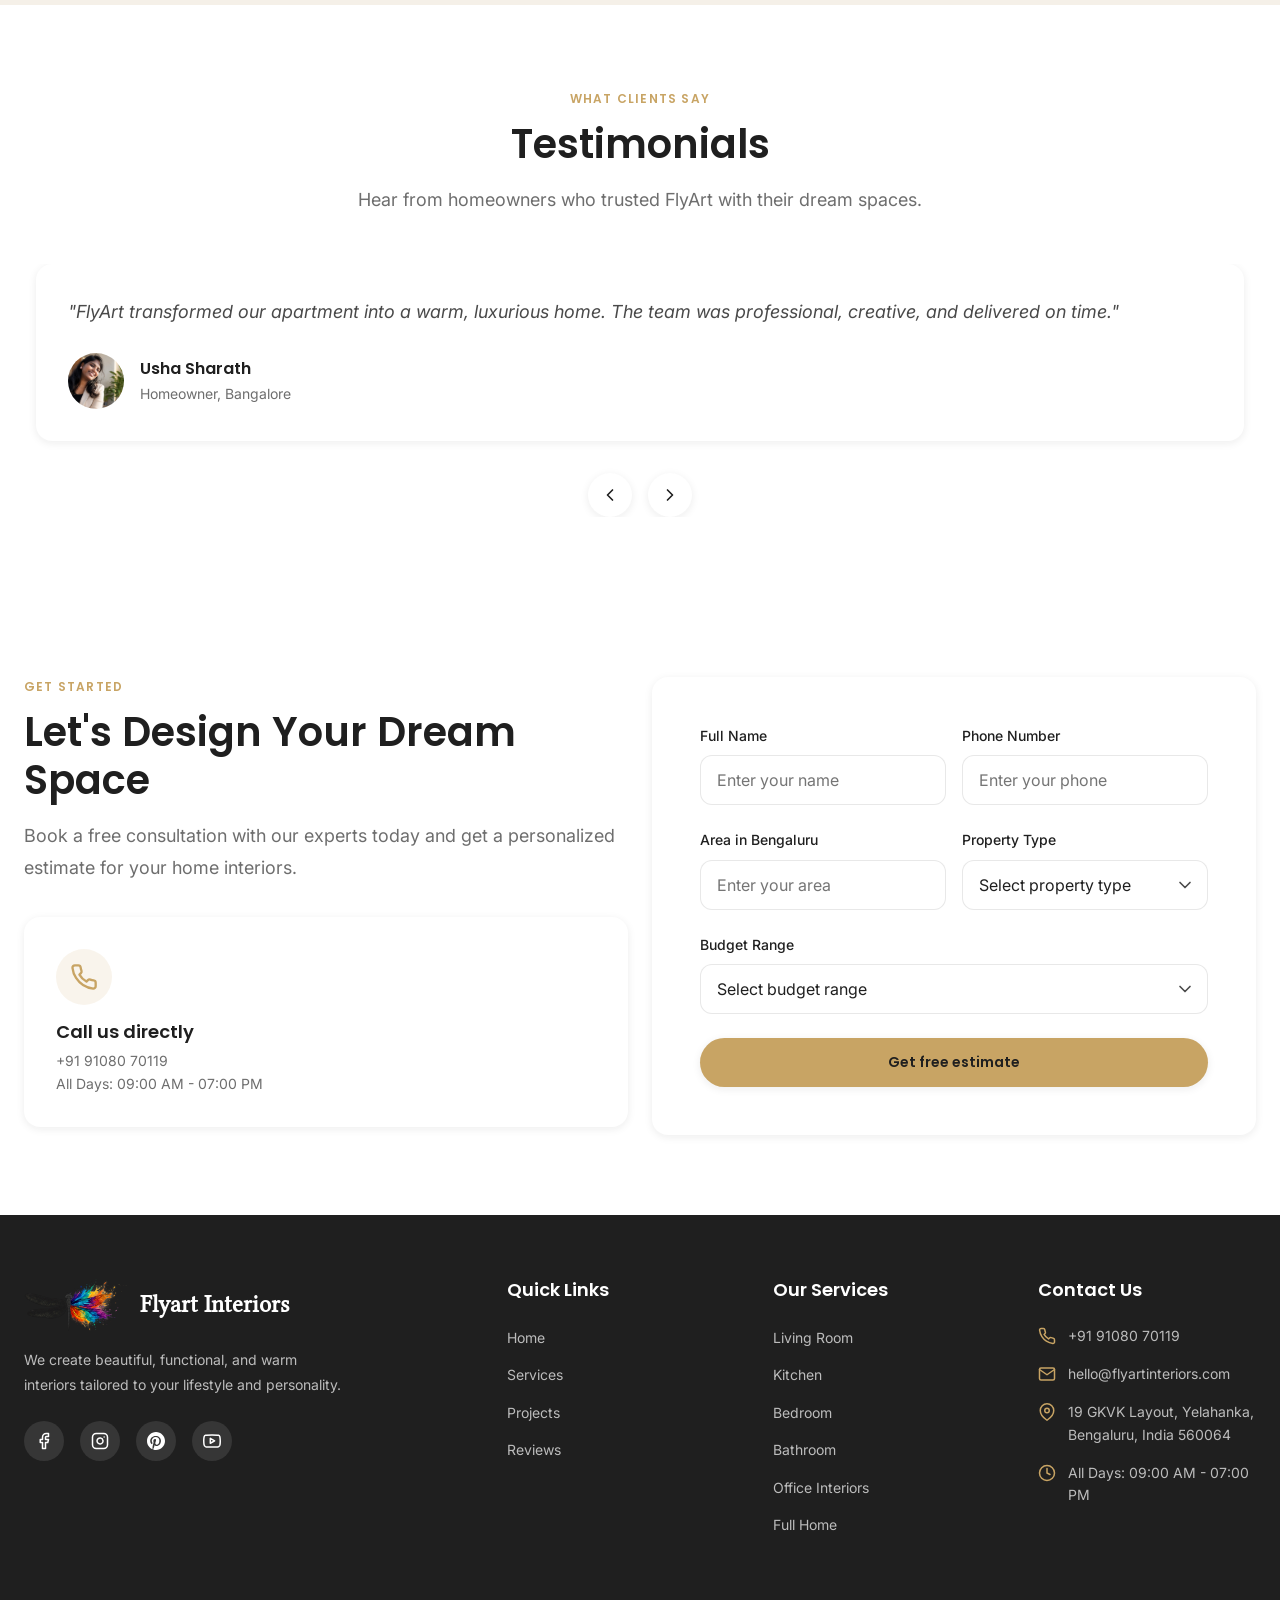
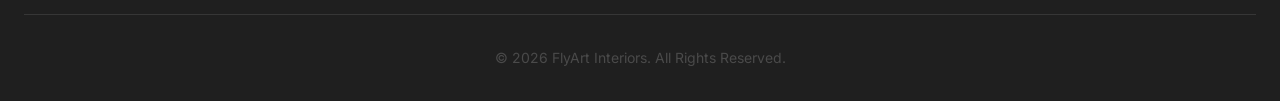
==== commit 68ba4a47: "ver1 index" ====
--- a/index.html
+++ b/index.html
@@ -73,8 +73,8 @@
             <div class="stat-label">Transparent Pricing</div>
           </div>
           <div class="stat-item">
-            <div class="stat-number">8+ Years</div>
-            <div class="stat-label">Industry Experience</div>
+            <div class="stat-number">8+</div>
+            <div class="stat-label">Years of Industry Experience</div>
           </div>
           <div class="stat-item">
             <div class="stat-number">10</div>
@@ -143,15 +143,15 @@
             <div class="room-card-overlay"><span class="room-card-title">Bedroom</span></div>
           </a>
           <a href="services.html#bathroom" class="room-card fade-in">
-            <img src='images/2 flyart bathroom.jpg' alt="Bathroom design" loading="lazy">
+            <img src='images/1bathroom.png' alt="Bathroom design" loading="lazy">
             <div class="room-card-overlay"><span class="room-card-title">Bathroom</span></div>
           </a>
           <a href="services.html#dining" class="room-card fade-in">
-            <img src='images/4 flyart dining.jpg' alt="Dining room design" loading="lazy">
+            <img src='images/1dine in.png' alt="Dining room design" loading="lazy">
             <div class="room-card-overlay"><span class="room-card-title">Dining</span></div>
           </a>
           <a href="services.html#kids-room" class="room-card fade-in">
-            <img src='images/5 flyart kids room.jpg' alt="Kids room design" loading="lazy">
+            <img src='images/1.Kids bed room.png' alt="Kids room design" loading="lazy">
             <div class="room-card-overlay"><span class="room-card-title">Kids Room</span></div>
           </a>
         </div>
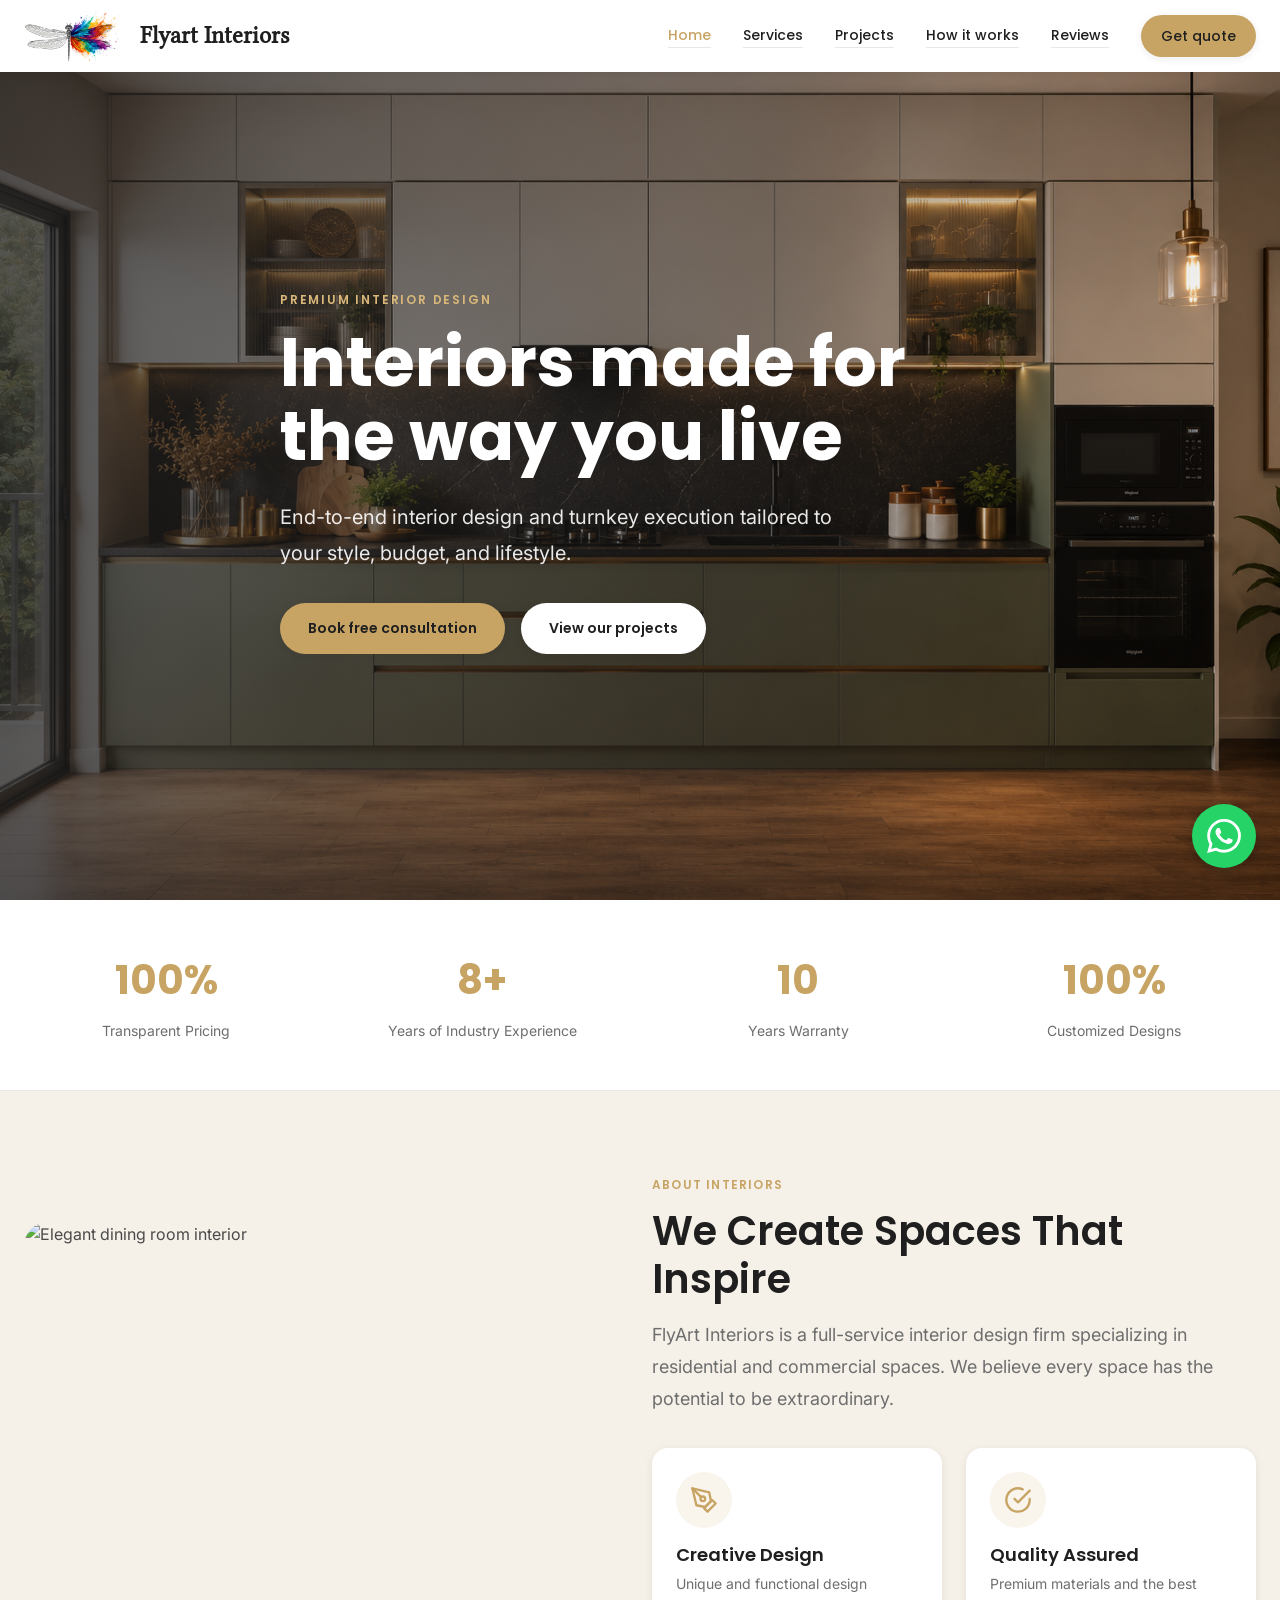
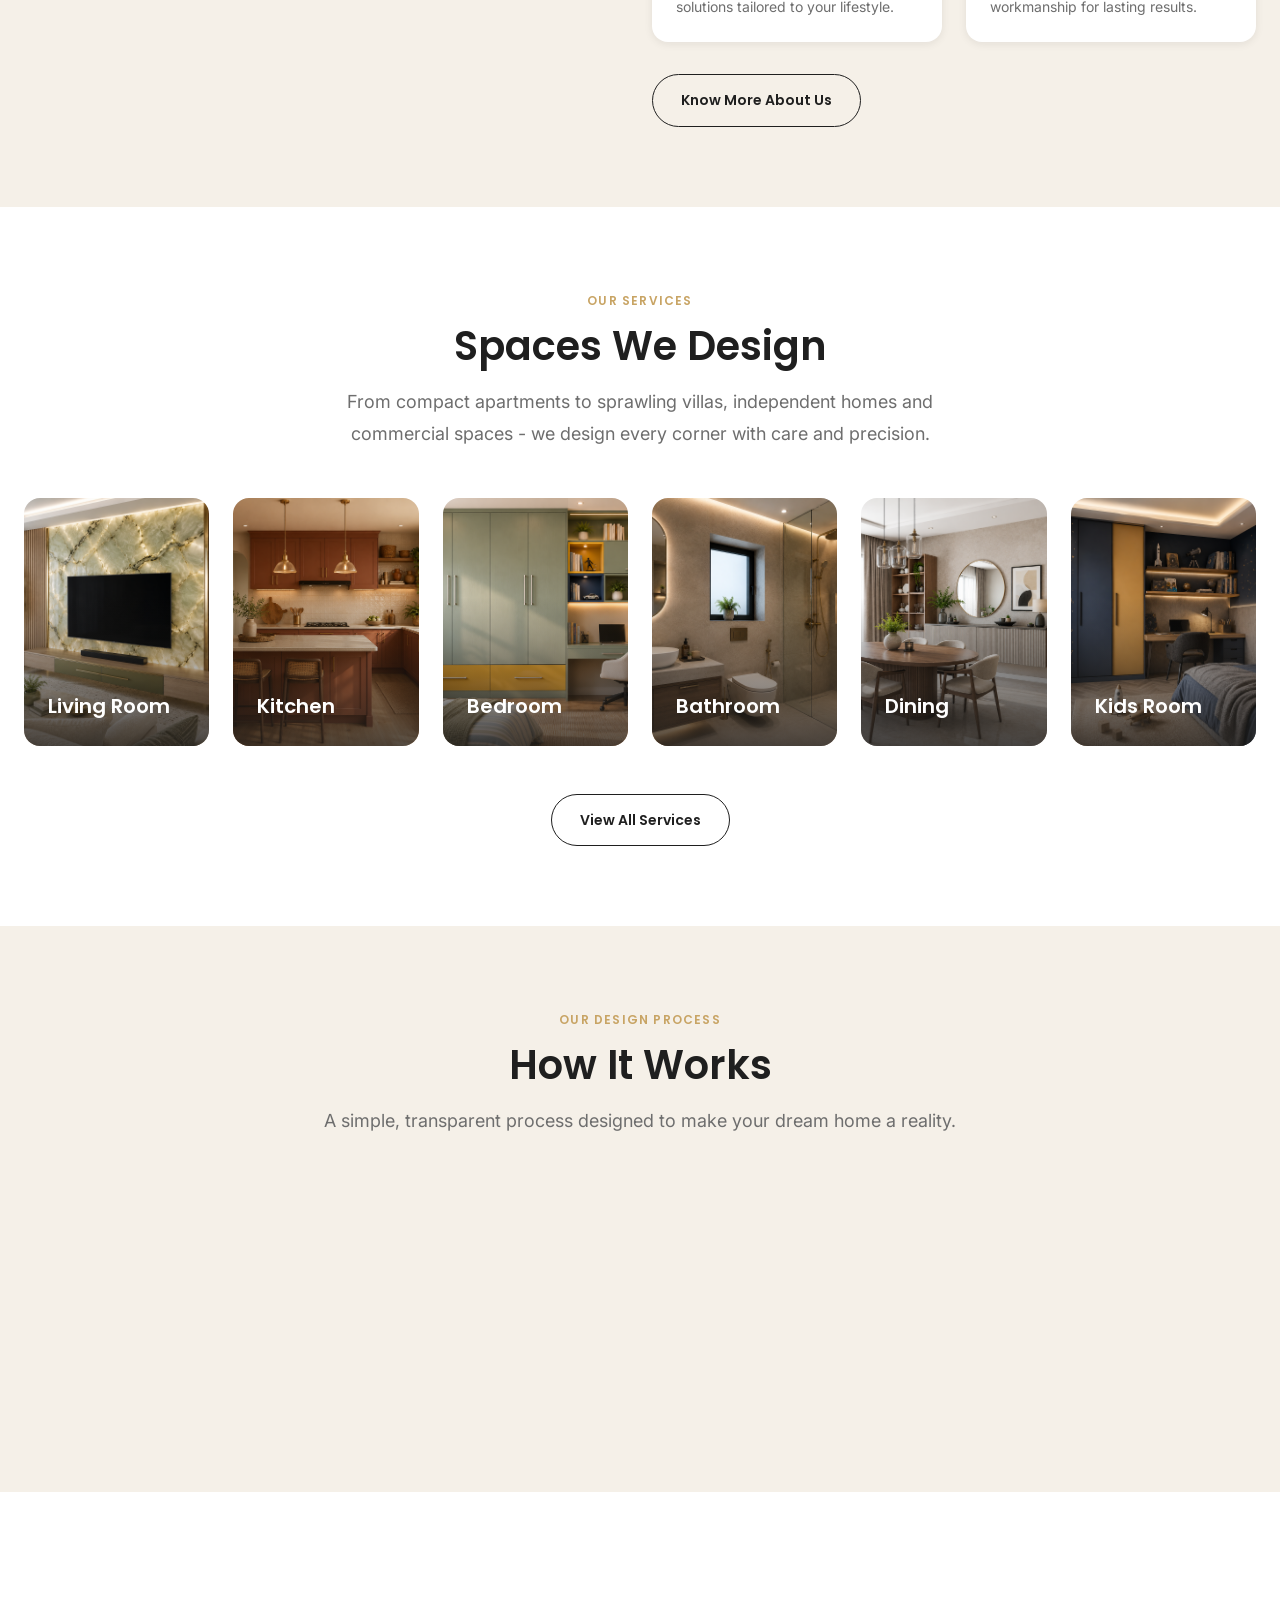
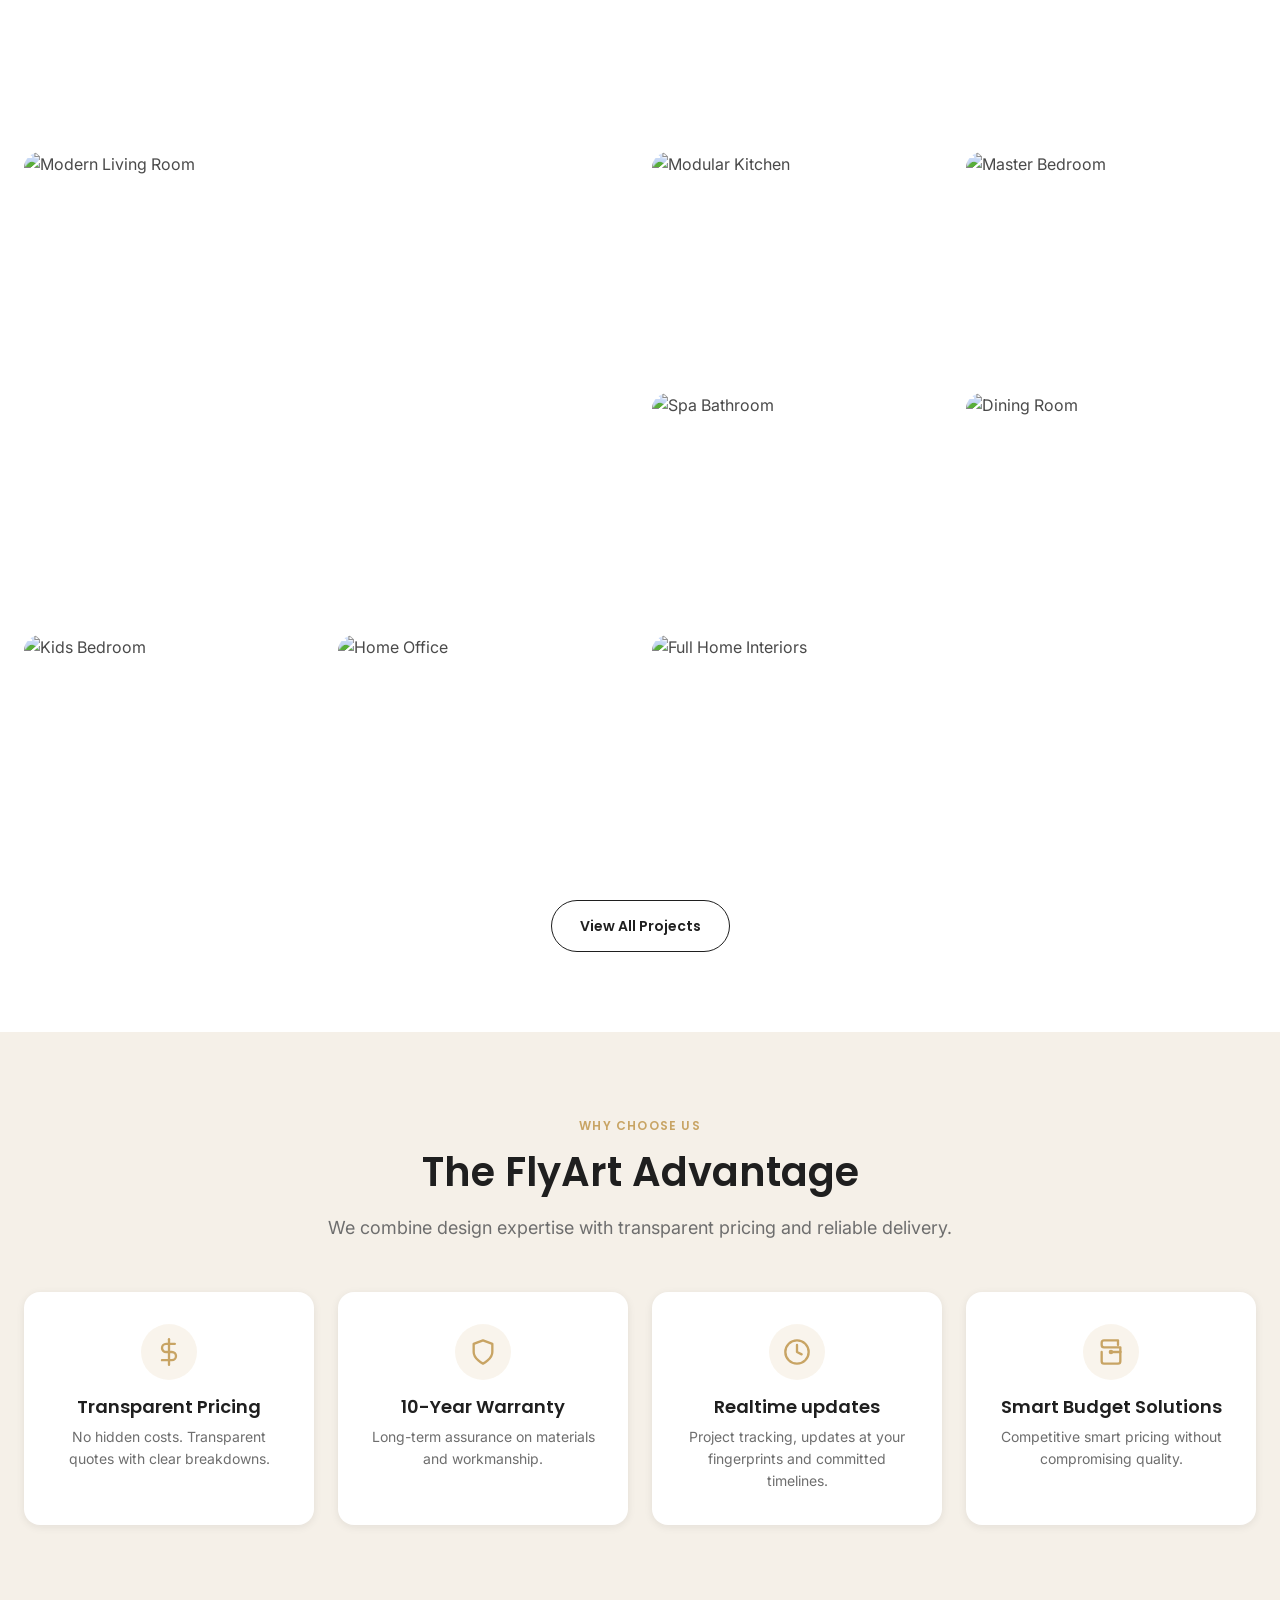
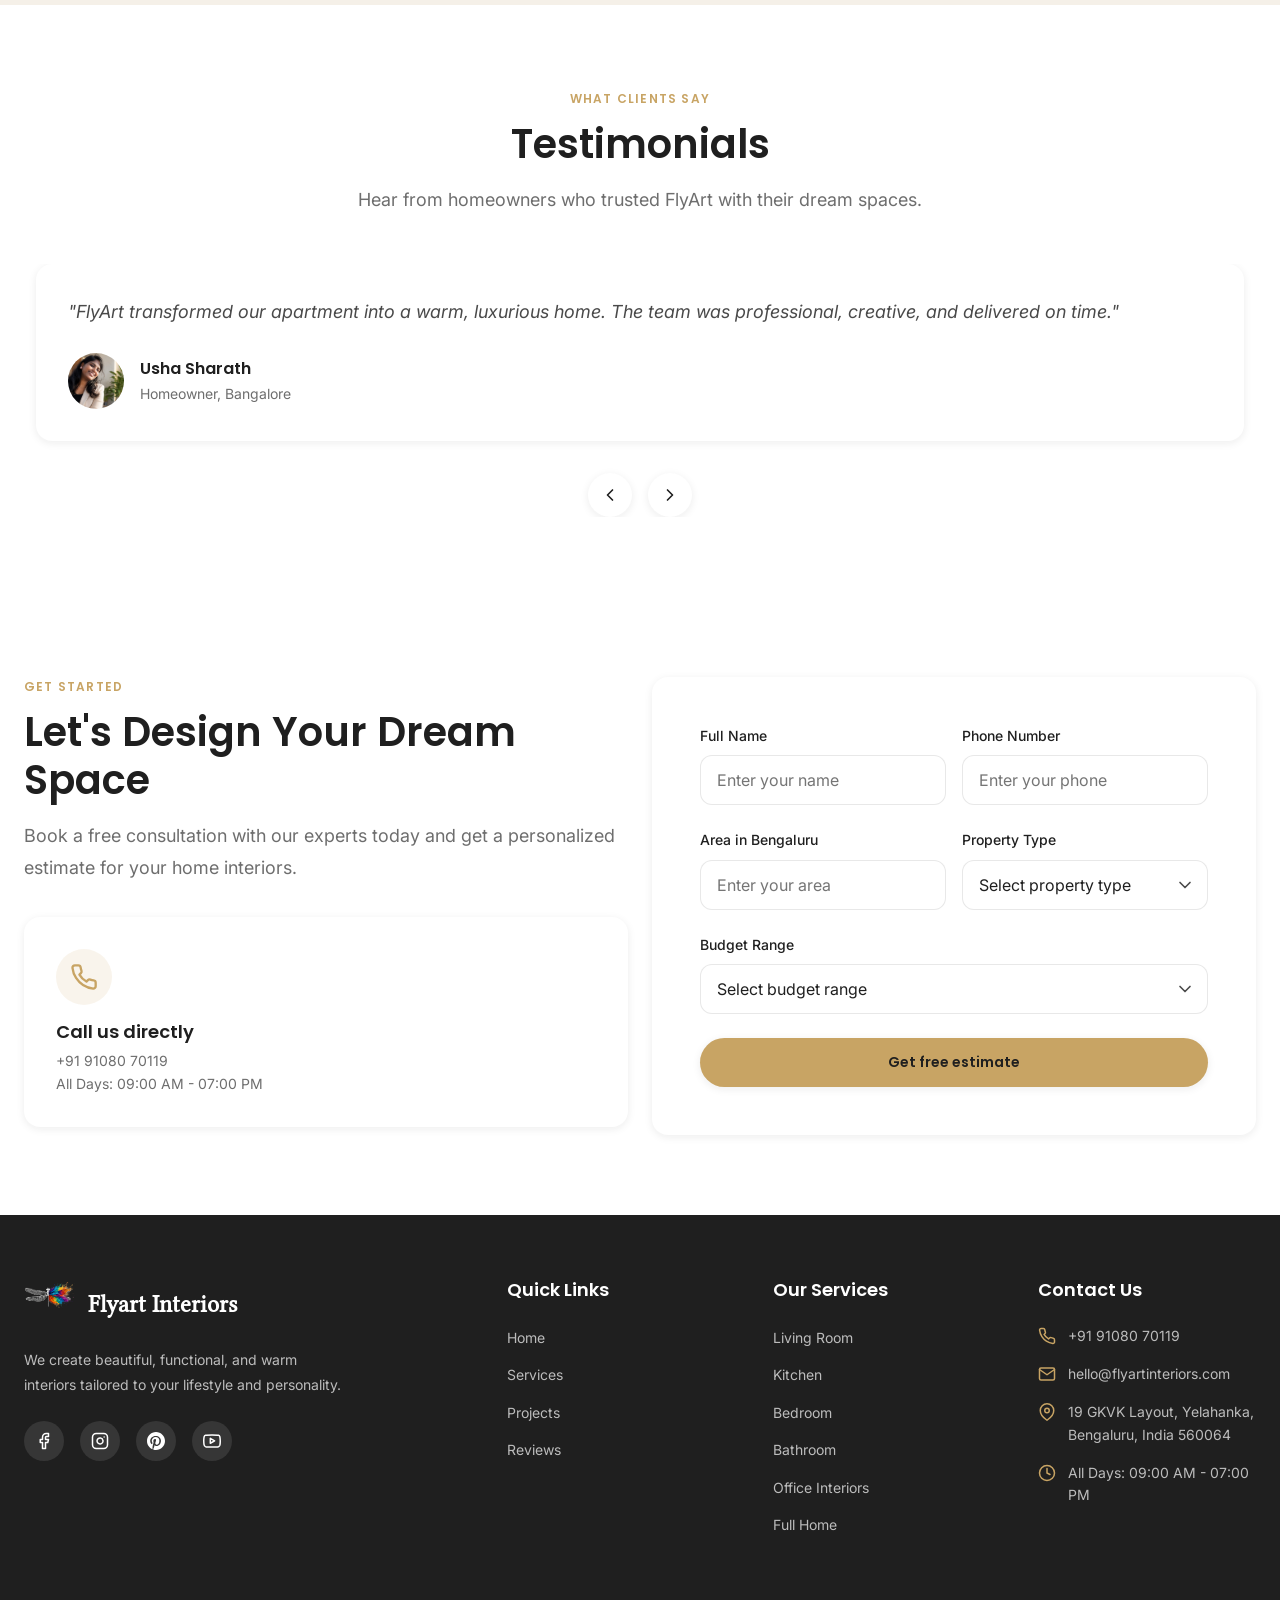
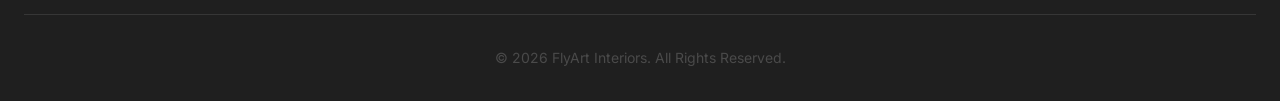
==== commit bd70f107: "footer logo" ====
--- a/index.html
+++ b/index.html
@@ -403,7 +403,7 @@
       <div class="footer-grid">
         <div class="footer-brand">
           <a href="index.html" class="logo" aria-label="FlyArt Interiors home">
-            <img src="images/flyartlogo.svg" alt="FlyArt Interiors logo" class="logo-img"> <span class="logo-text"> Flyart Interiors</span>
+            <img src="images/flyartlogo footer.svg" alt="FlyArt Interiors logo" class="logo-img"> <span class="logo-text"> Flyart Interiors</span>
           </a>
           <p>We create beautiful, functional, and warm interiors tailored to your lifestyle and personality.</p>
           <div class="footer-social">
